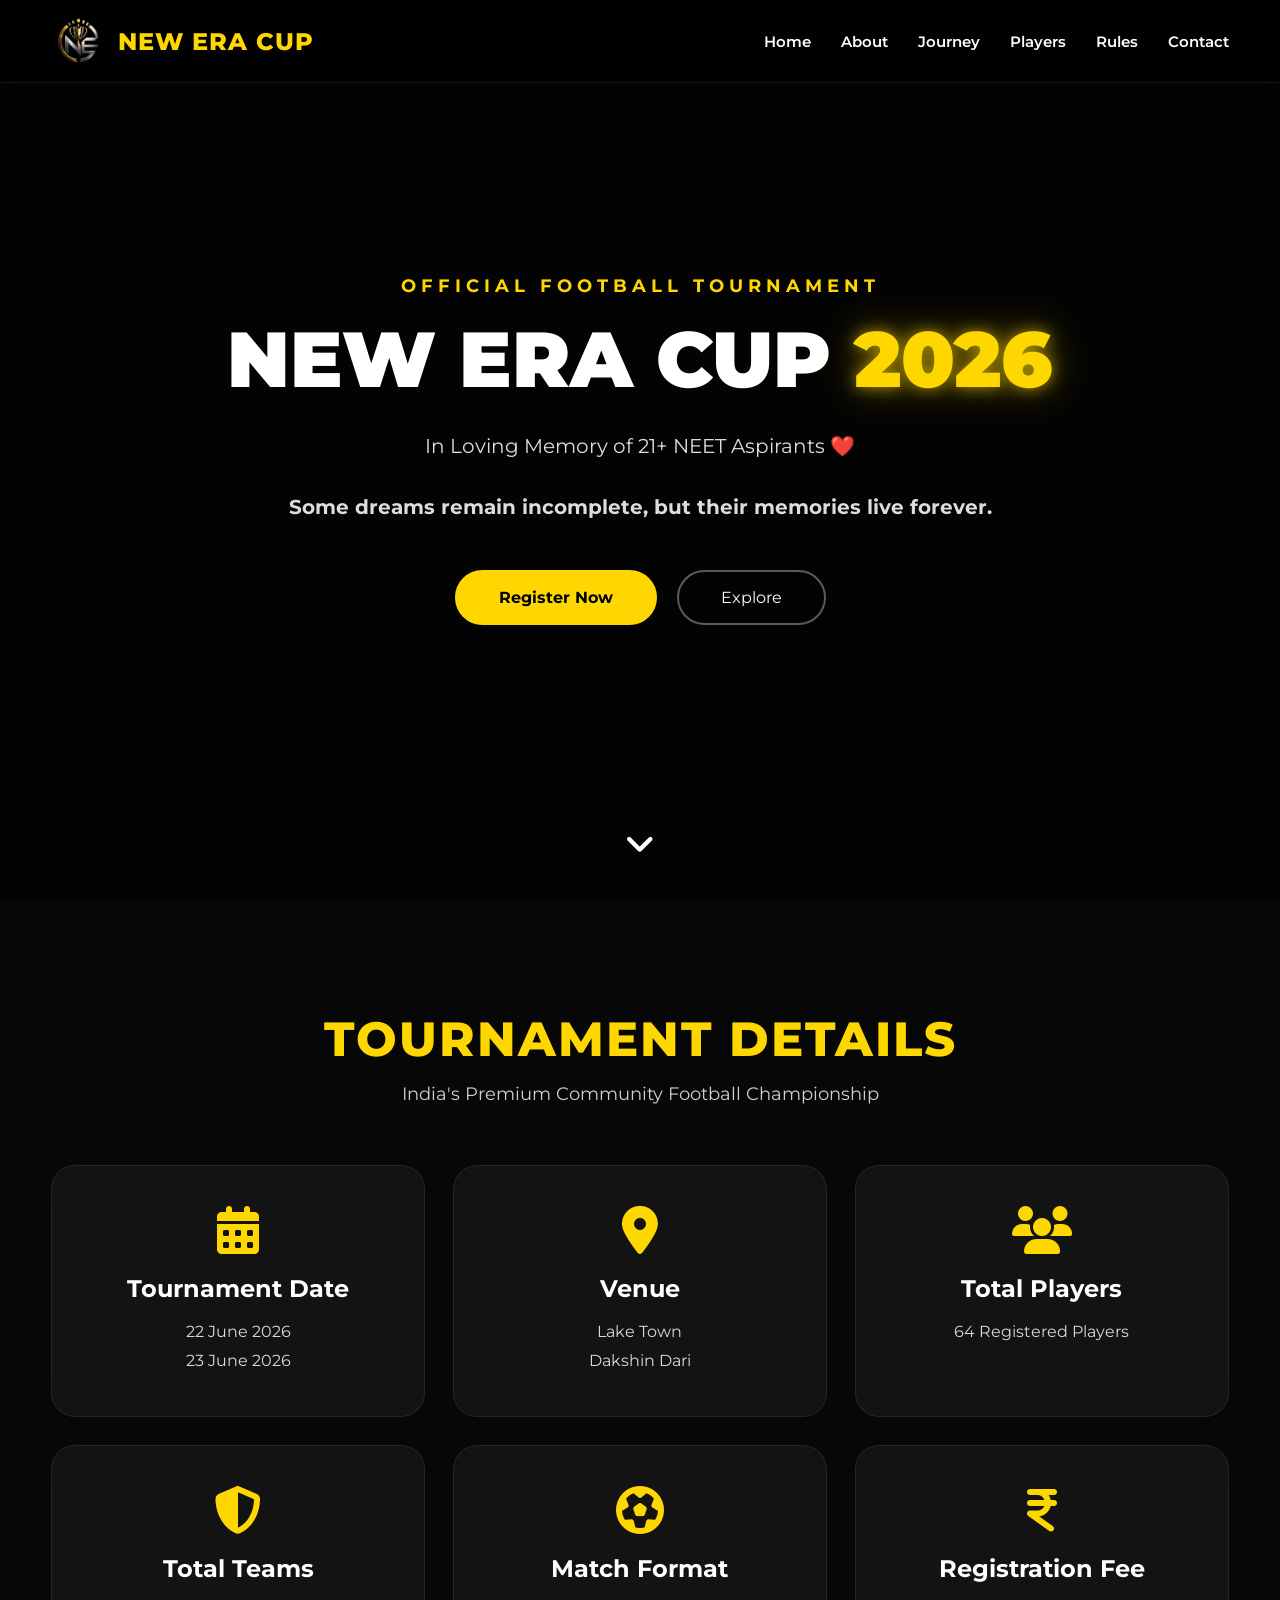
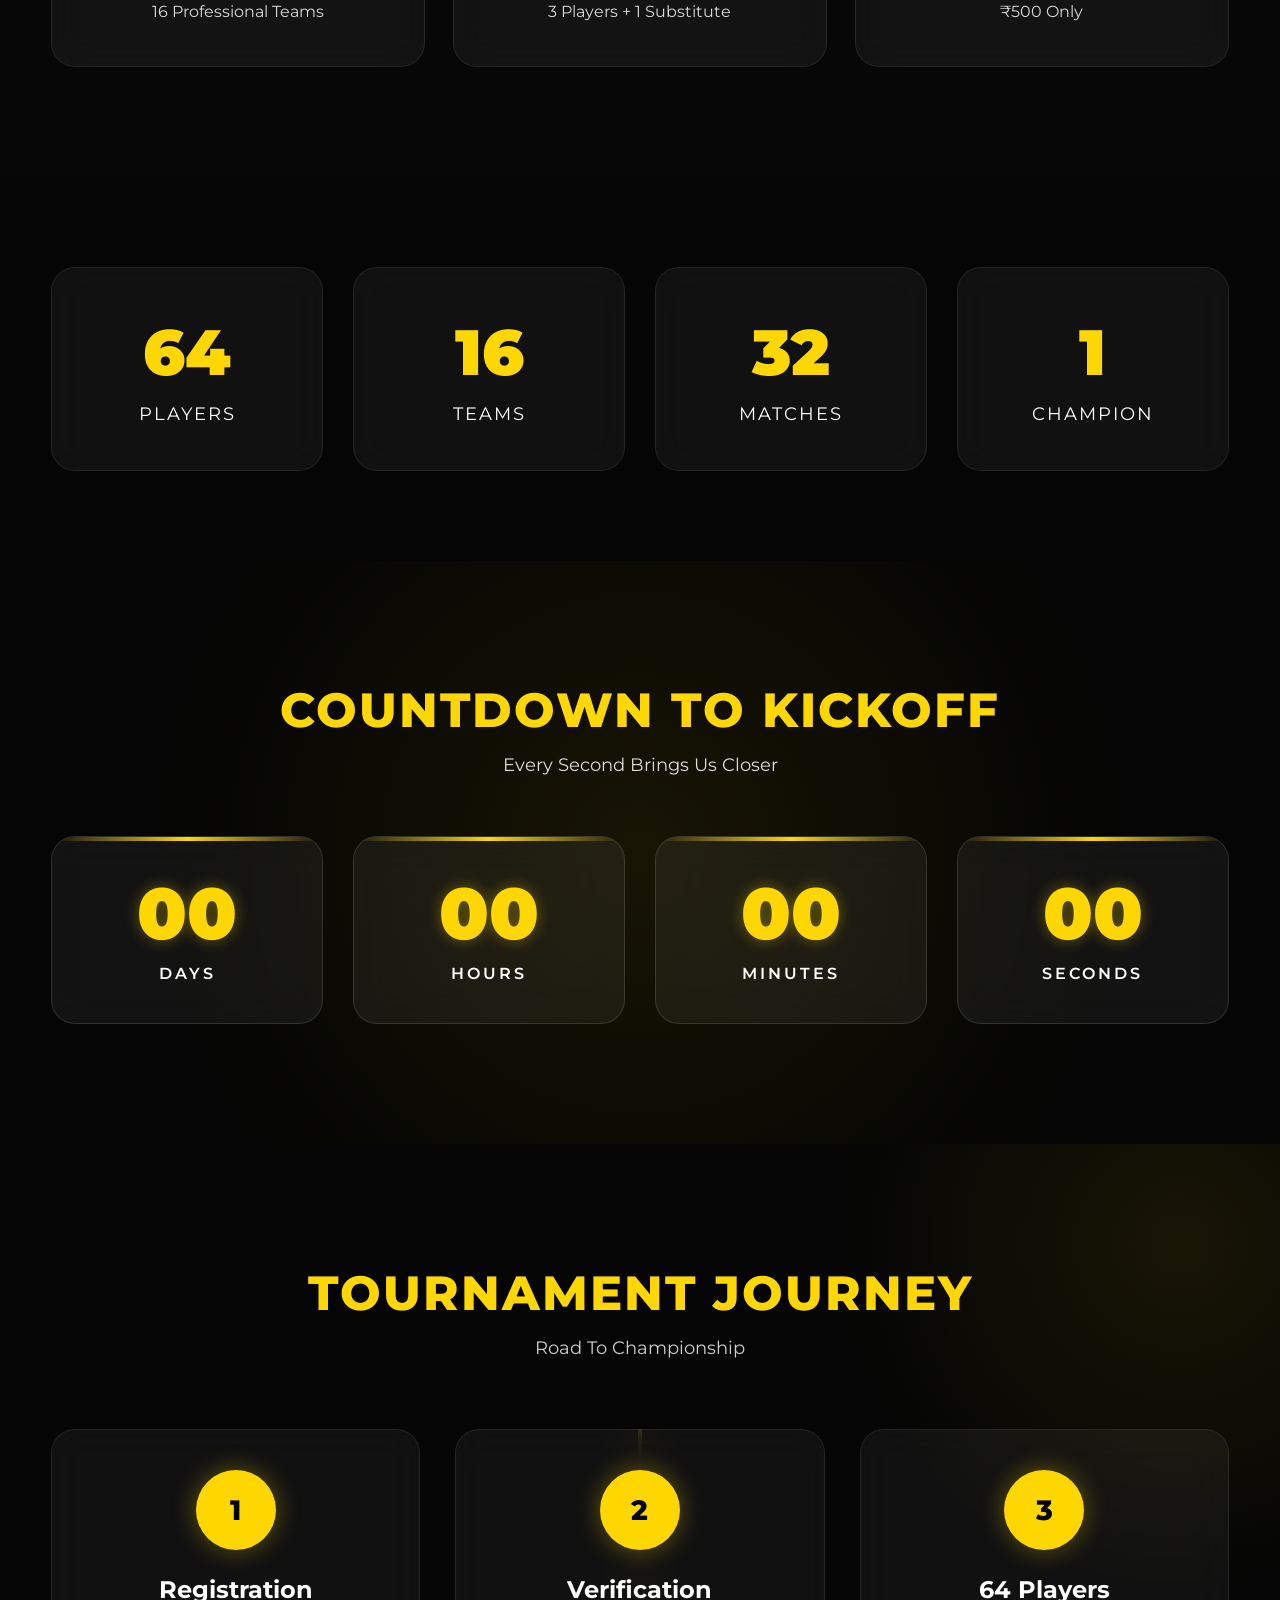
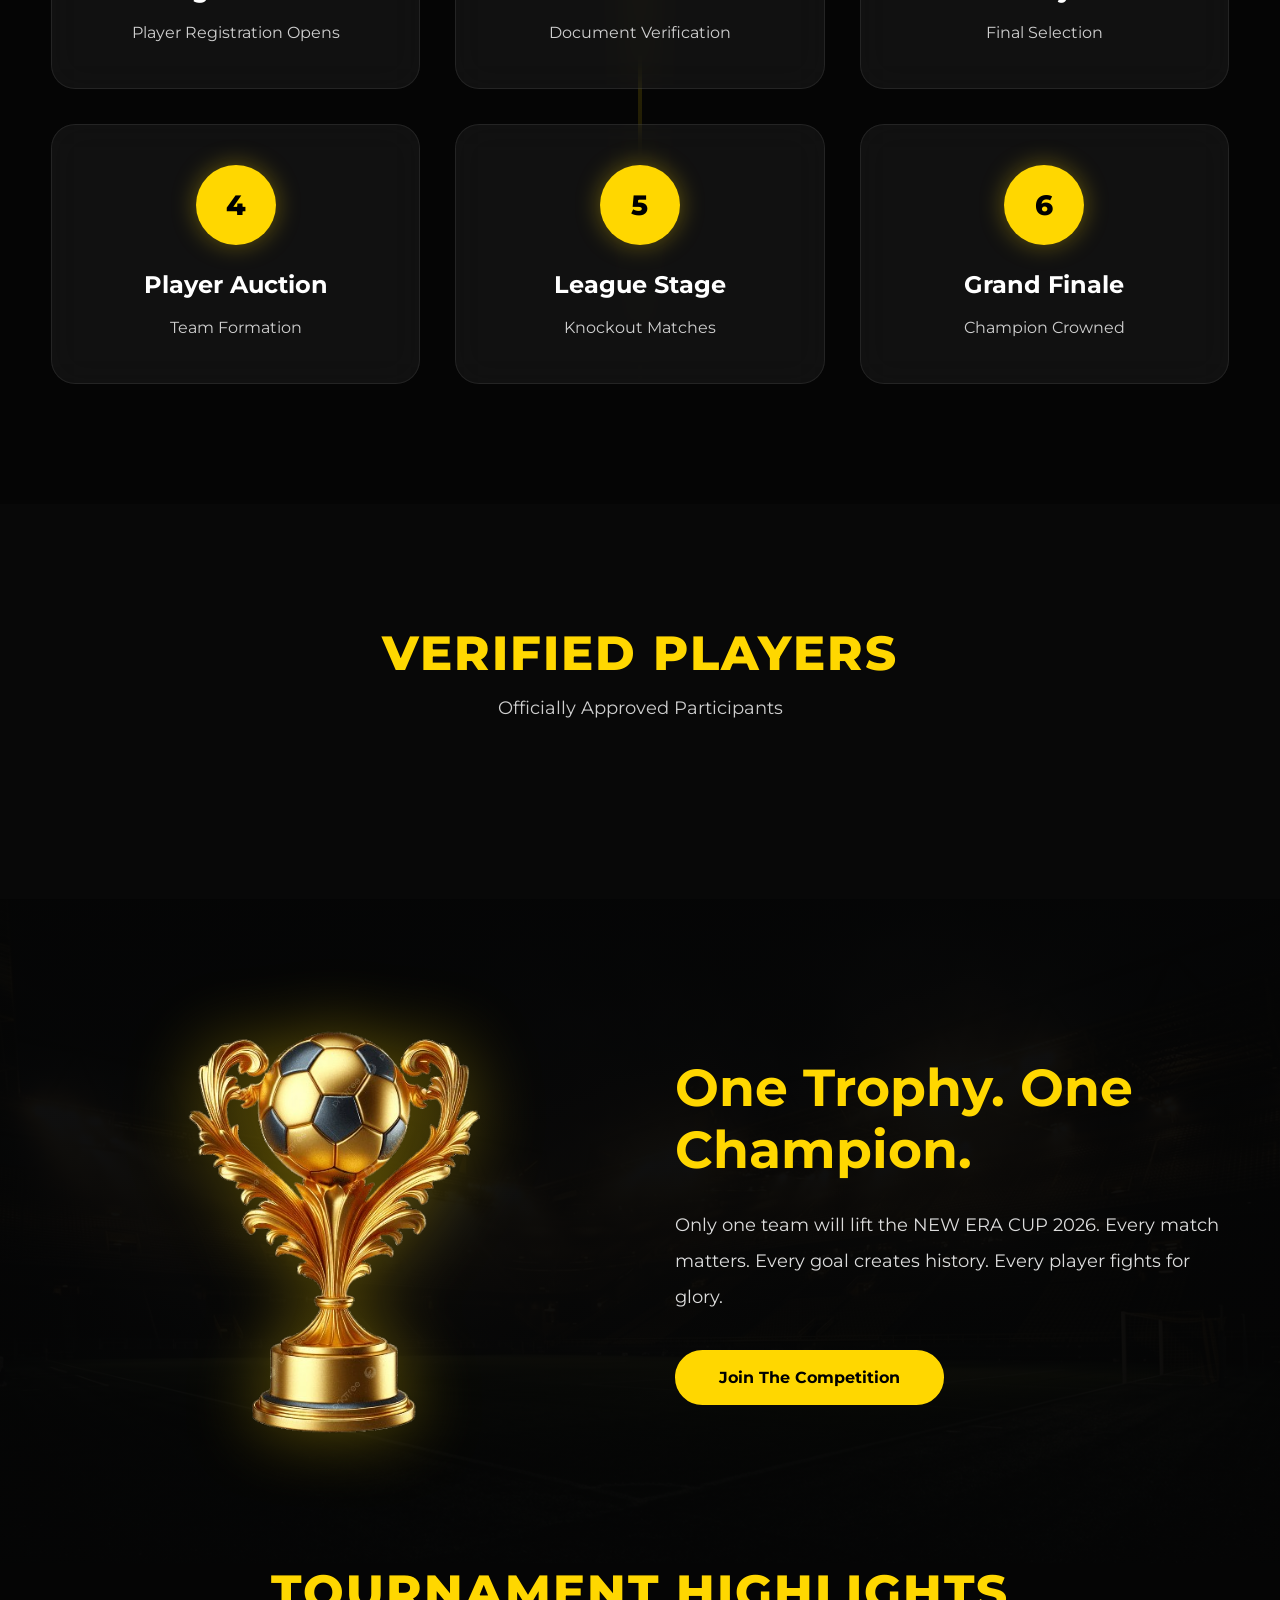
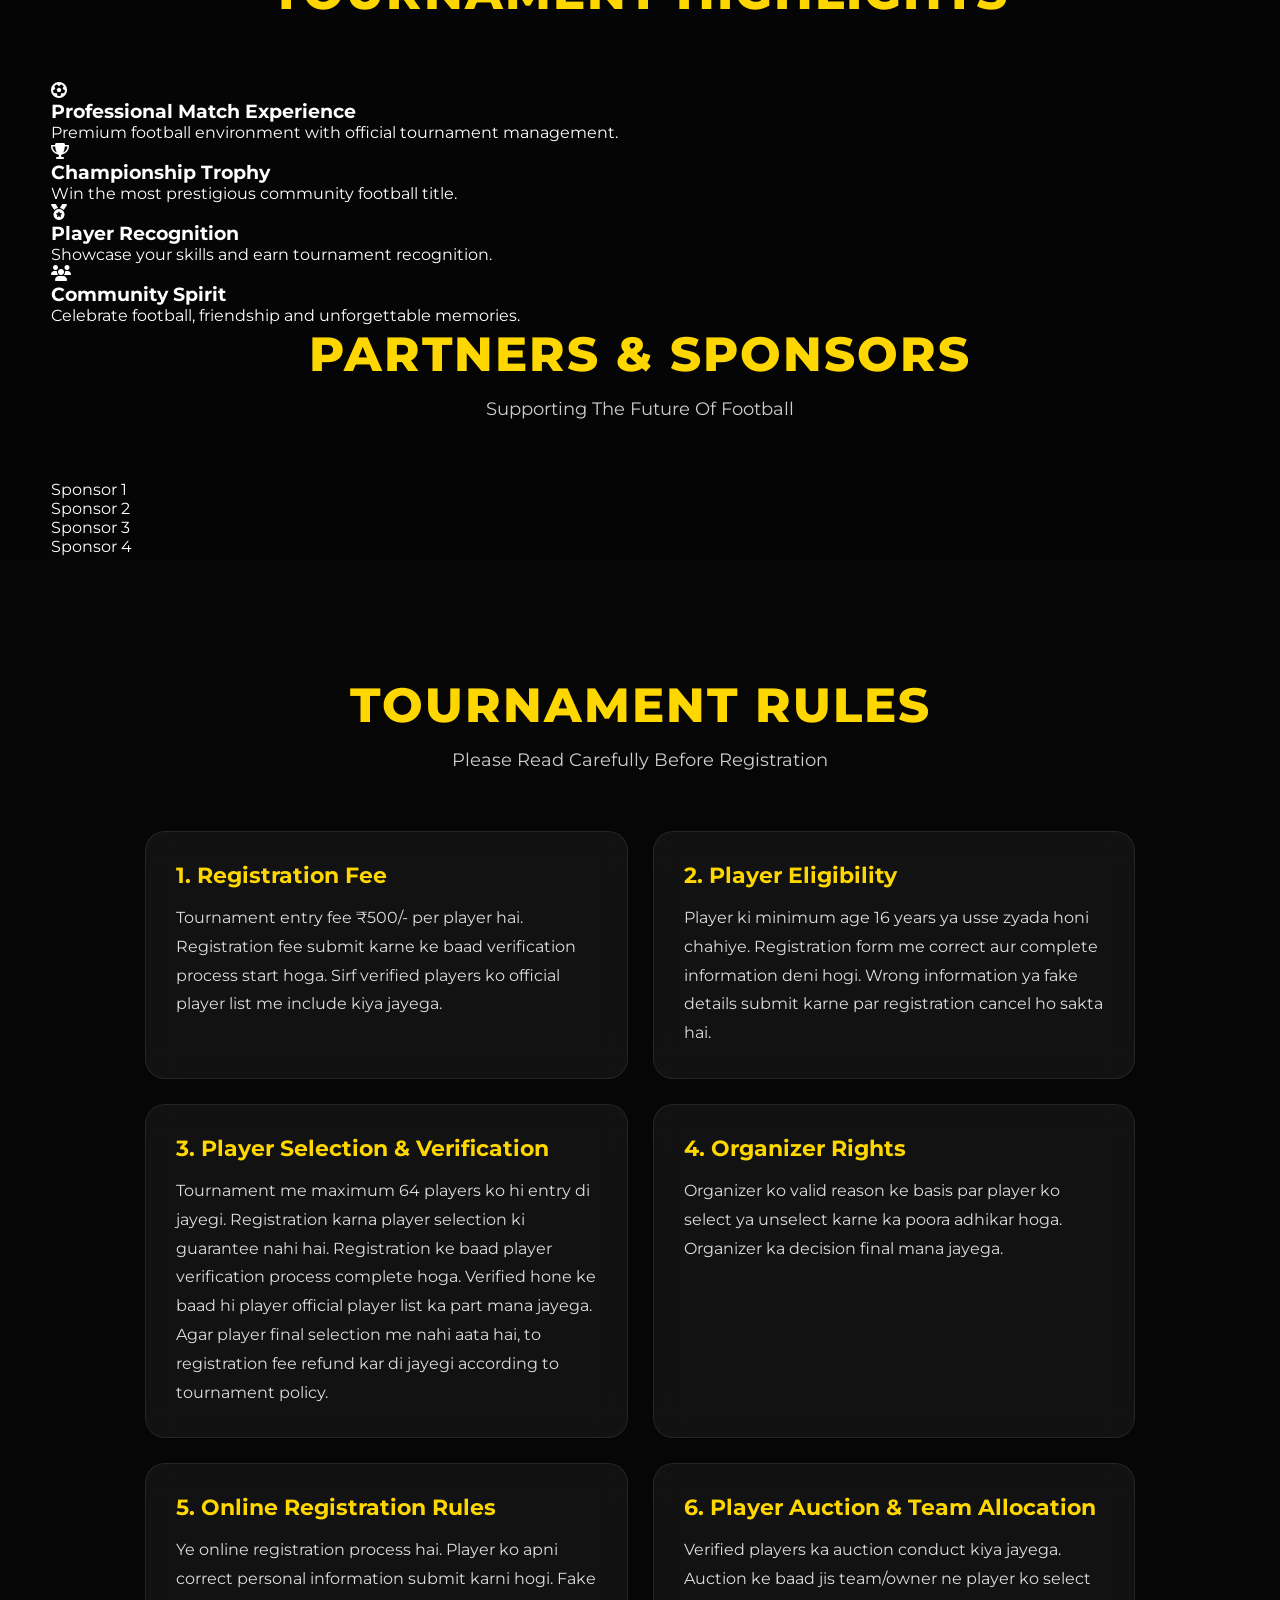
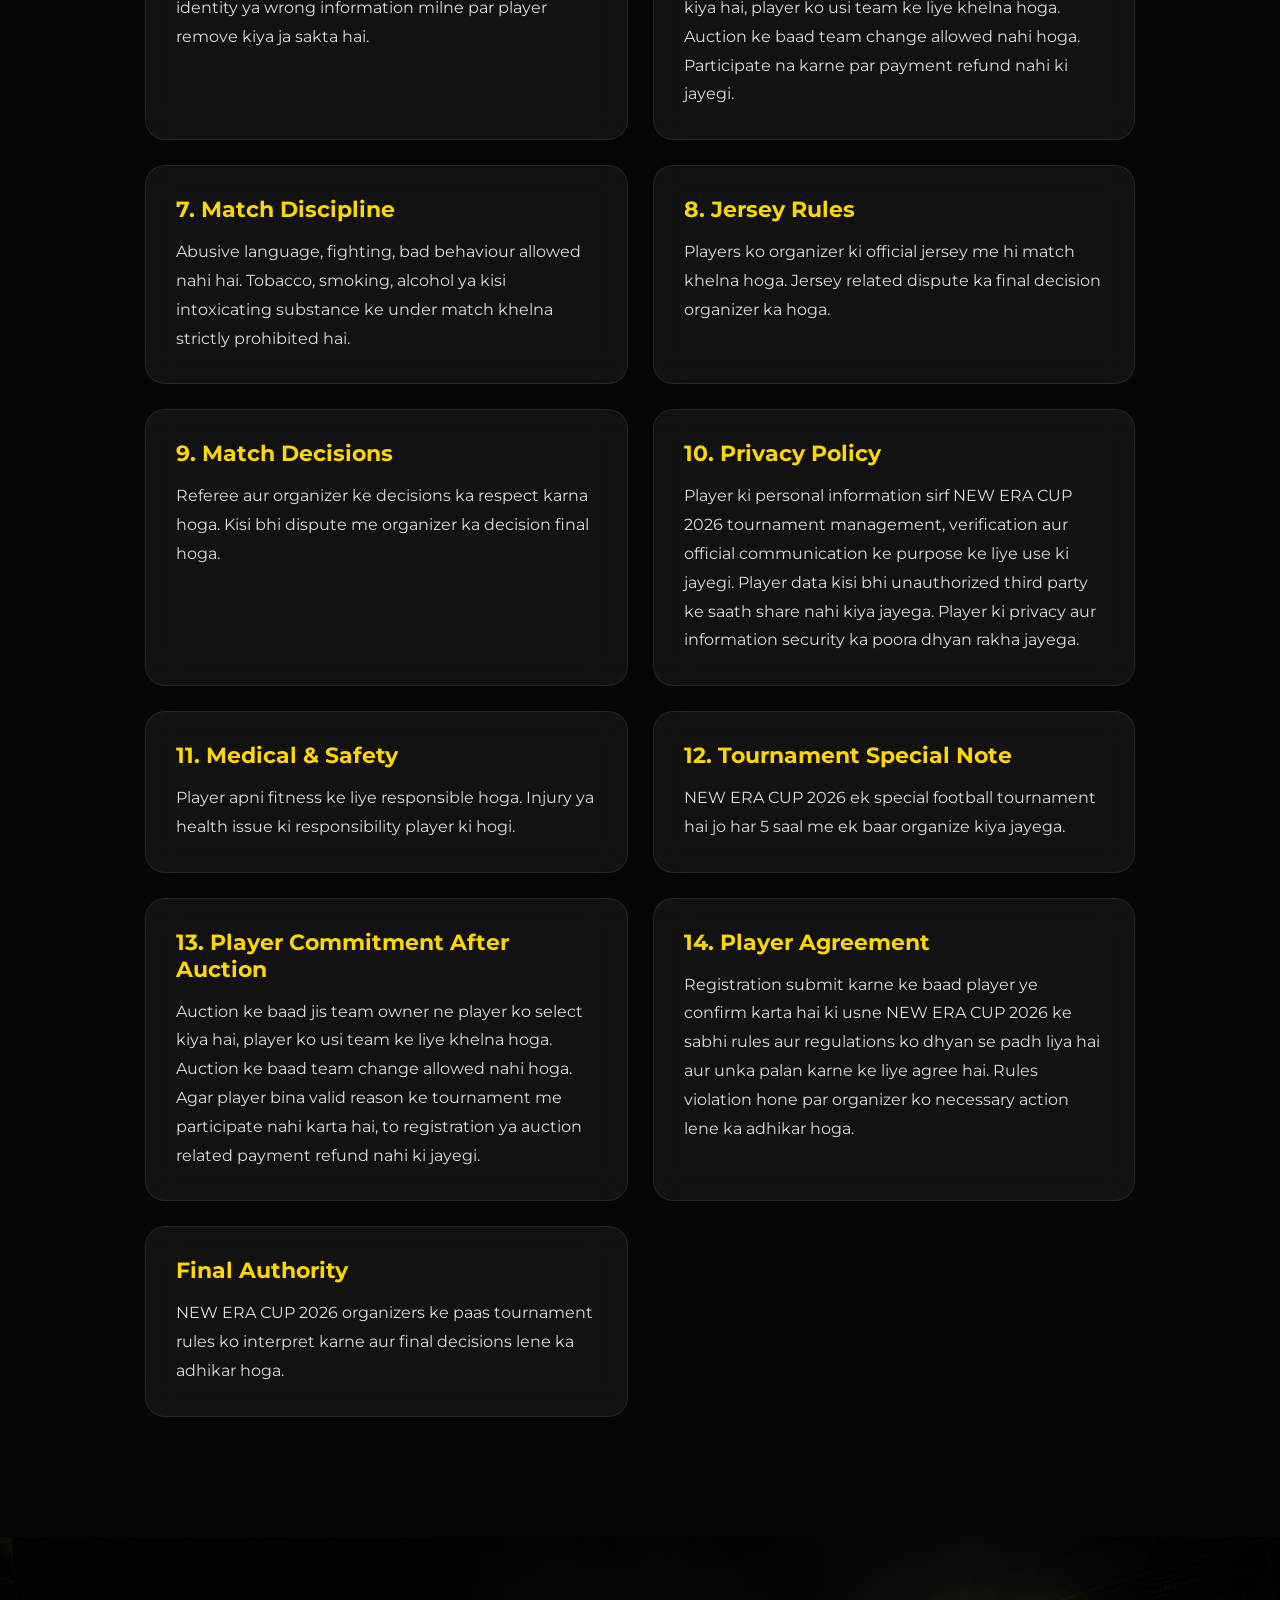
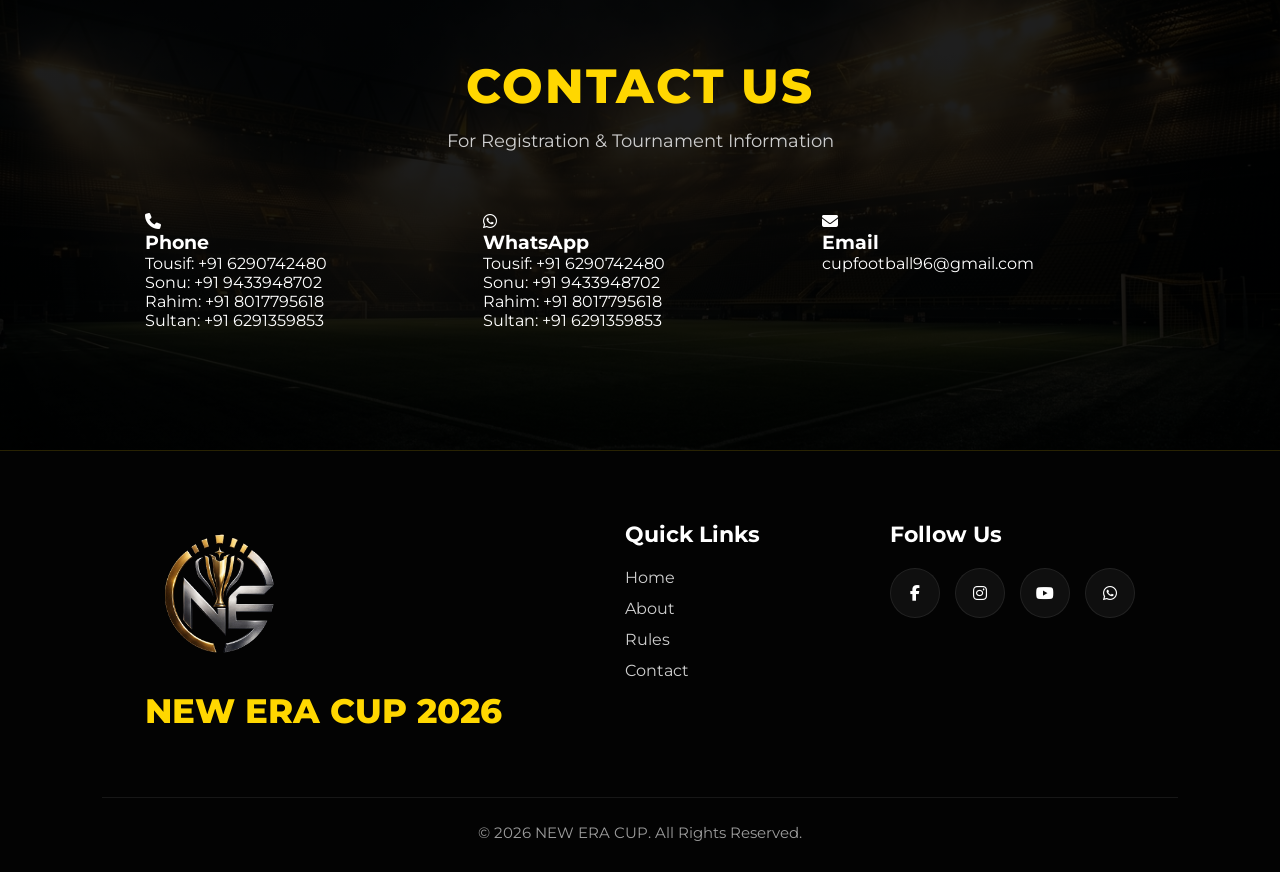
==== index.html @ 1ae27855 "Add files via upload" ====
<!DOCTYPE html>
<html lang="en">

<head>

    <meta charset="UTF-8">
    <meta name="viewport" content="width=device-width, initial-scale=1.0">

    <title>NEW ERA CUP 2026 | Official Tournament</title>
    <link rel="icon" type="jpg/png" href="assets/logo.png">

    <meta name="description"
        content="NEW ERA CUP 2026 Official Football Tournament Website">

    <link rel="stylesheet" href="index.css">

    <link rel="preconnect" href="https://fonts.googleapis.com">

    <link rel="preconnect" href="https://fonts.gstatic.com" crossorigin>

    <link href="https://fonts.googleapis.com/css2?family=Montserrat:wght@300;400;500;600;700;800;900&display=swap"
        rel="stylesheet">

    <link rel="stylesheet"
        href="https://cdnjs.cloudflare.com/ajax/libs/font-awesome/6.7.2/css/all.min.css">

</head>

<body>

<!-- ========================= -->
<!-- LOADER -->
<!-- ========================= -->

<div id="loader">

    <div class="loader-logo">

        <img src="assets/logo.png" alt="NEW ERA CUP">

        <h2>NEW ERA CUP 2026</h2>

    </div>

</div>

<!-- ========================= -->
<!-- HEADER -->
<!-- ========================= -->

<header id="header">

    <div class="container">

        <a href="index.html" class="logo">

            <img src="assets/logo.png" alt="Logo">

            <span>NEW ERA CUP</span>

        </a>

        <nav id="navMenu">

            <a href="#home">Home</a>

            <a href="#about">About</a>

            <a href="#journey">Journey</a>

            <a href="#players">Players</a>

            <a href="#rules">Rules</a>

            <a href="#contact">Contact</a>

        </nav>

        <div class="menu-btn" id="menuBtn">

            <i class="fa-solid fa-bars"></i>

        </div>

    </div>

</header>

<!-- ========================= -->
<!-- HERO -->
<!-- ========================= -->

<section class="hero" id="home">

    <video class="hero-video"
        autoplay
        muted
        loop
        playsinline
        preload="auto">

        <source src="assets/intro.mp4" type="video/mp4">

    </video>

    <div class="overlay"></div>

    <div class="hero-content">

        <h4>OFFICIAL FOOTBALL TOURNAMENT</h4>

        <h1>NEW ERA CUP <span>2026</span></h1>

        <p>
            In Loving Memory of 21+ NEET Aspirants ❤️
        </p>
        <p>
           <strong>Some dreams remain incomplete, but their memories live forever.</strong> 
        </p>

        <div class="hero-buttons">

            <a href="register.html" class="btn-primary">
                Register Now
            </a>

            <a href="#about" class="btn-outline">
                Explore
            </a>

        </div>

    </div>

    <a href="#about" class="scroll-down">

        <i class="fa-solid fa-angle-down"></i>

    </a>

</section>

<!-- ========================= -->
<!-- ABOUT SECTION -->
<!-- ========================= -->

<section class="about" id="about">

    <div class="container">

        <div class="section-title">

            <h2>Tournament Details</h2>

            <p>
                India's Premium Community Football Championship
            </p>

        </div>

        <div class="about-grid">
            <div class="about-card">

                <i class="fa-solid fa-calendar-days"></i>

                <h3>Tournament Date</h3>

                <p>22 June 2026</p>
                <p>23 June 2026</p>

            </div>

            <div class="about-card">

                <i class="fa-solid fa-location-dot"></i>

                <h3>Venue</h3>

                <p>Lake Town</p>
                <p>Dakshin Dari</p>

            </div>

            <div class="about-card">

                <i class="fa-solid fa-users"></i>

                <h3>Total Players</h3>

                <p>64 Registered Players</p>

            </div>

            <div class="about-card">

                <i class="fa-solid fa-shield-halved"></i>

                <h3>Total Teams</h3>

                <p>16 Professional Teams</p>

            </div>

            <div class="about-card">

                <i class="fa-solid fa-futbol"></i>

                <h3>Match Format</h3>

                <p>3 Players + 1 Substitute</p>

            </div>

            <div class="about-card">

                <i class="fa-solid fa-indian-rupee-sign"></i>

                <h3>Registration Fee</h3>

                <p>₹500 Only</p>

            </div>

        </div>

    </div>

</section>

<!-- ========================= -->
<!-- LIVE STATS -->
<!-- ========================= -->

<section class="stats">

    <div class="container">

        <div class="stats-grid">

            <div class="stat-box">

                <h2 id="playerCount">64</h2>

                <span>Players</span>

            </div>

            <div class="stat-box">

                <h2 id="teamCount">16</h2>

                <span>Teams</span>

            </div>

            <div class="stat-box">

                <h2 id="matchCount">32</h2>

                <span>Matches</span>

            </div>

            <div class="stat-box">

                <h2 id="prizeCount">1</h2>

                <span>Champion</span>

            </div>

        </div>

    </div>

</section>

<!-- ========================= -->
<!-- COUNTDOWN -->
<!-- ========================= -->

<section class="countdown">

    <div class="container">

        <div class="section-title">

            <h2>Countdown To Kickoff</h2>

            <p>Every Second Brings Us Closer</p>

        </div>

        <div id="timer">

            <div class="time-box">

                <h1 id="days">00</h1>

                <span>Days</span>

            </div>

            <div class="time-box">

                <h1 id="hours">00</h1>

                <span>Hours</span>

            </div>

            <div class="time-box">

                <h1 id="minutes">00</h1>

                <span>Minutes</span>

            </div>

            <div class="time-box">

                <h1 id="seconds">00</h1>

                <span>Seconds</span>

            </div>

        </div>

    </div>

</section>

<!-- ========================= -->
<!-- TOURNAMENT JOURNEY -->
<!-- ========================= -->

<section class="journey" id="journey">

    <div class="container">

        <div class="section-title">

            <h2>Tournament Journey</h2>

            <p>Road To Championship</p>

        </div>

        <div class="timeline">

            <div class="step">

                <div class="circle">1</div>

                <h3>Registration</h3>

                <p>Player Registration Opens</p>

            </div>

            <div class="step">

                <div class="circle">2</div>

                <h3>Verification</h3>

                <p>Document Verification</p>

            </div>

            <div class="step">

                <div class="circle">3</div>

                <h3>64 Players</h3>

                <p>Final Selection</p>

            </div>

            <div class="step">

                <div class="circle">4</div>

                <h3>Player Auction</h3>

                <p>Team Formation</p>

            </div>

            <div class="step">

                <div class="circle">5</div>

                <h3>League Stage</h3>

                <p>Knockout Matches</p>

            </div>

            <div class="step">

                <div class="circle">6</div>

                <h3>Grand Finale</h3>

                <p>Champion Crowned</p>

            </div>

        </div>

    </div>

</section>
<!-- ========================= -->
<!-- VERIFIED PLAYERS -->
<!-- ========================= -->

<section class="players" id="players">

    <div class="container">

        <div class="section-title">

            <h2>Verified Players</h2>

            <p>Officially Approved Participants</p>

        </div>

        <div class="player-grid" id="playerGrid">

            <!-- Dynamic Players From Apps Script -->

        </div>

    </div>

</section>

<!-- ========================= -->
<!-- CHAMPIONSHIP TROPHY -->
<!-- ========================= -->

<section class="trophy">

    <div class="container trophy-container">

        <div class="trophy-image">

            <img src="assets/trophy.png" alt="Championship Trophy">

        </div>

        <div class="trophy-content">

            <h2>One Trophy. One Champion.</h2>

            <p>

                Only one team will lift the NEW ERA CUP 2026.
                Every match matters.
                Every goal creates history.
                Every player fights for glory.

            </p>

            <a href="register.html" class="btn-primary">

                Join The Competition

            </a>

        </div>

    </div>

</section>



<!-- ========================= -->
<!-- HIGHLIGHTS -->
<!-- ========================= -->

<section class="highlights">

    <div class="container">

        <div class="section-title">

            <h2>Tournament Highlights</h2>

        </div>

        <div class="highlight-grid">

            <div class="highlight-card">

                <i class="fa-solid fa-futbol"></i>

                <h3>Professional Match Experience</h3>

                <p>

                    Premium football environment with official tournament management.

                </p>

            </div>

            <div class="highlight-card">

                <i class="fa-solid fa-trophy"></i>

                <h3>Championship Trophy</h3>

                <p>

                    Win the most prestigious community football title.

                </p>

            </div>

            <div class="highlight-card">

                <i class="fa-solid fa-medal"></i>

                <h3>Player Recognition</h3>

                <p>

                    Showcase your skills and earn tournament recognition.

                </p>

            </div>

            <div class="highlight-card">

                <i class="fa-solid fa-users"></i>

                <h3>Community Spirit</h3>

                <p>

                    Celebrate football, friendship and unforgettable memories.

                </p>

            </div>

        </div>

    </div>

</section>

<!-- ========================= -->
<!-- SPONSORS -->
<!-- ========================= -->

<section class="sponsors">

    <div class="container">

        <div class="section-title">

            <h2>Partners & Sponsors</h2>

            <p>Supporting The Future Of Football</p>

        </div>

        <div class="sponsor-grid">

            <div class="sponsor-box">
                Sponsor 1
            </div>

            <div class="sponsor-box">
                Sponsor 2
            </div>

            <div class="sponsor-box">
                Sponsor 3
            </div>

            <div class="sponsor-box">
                Sponsor 4
            </div>

        </div>

    </div>

</section>
<!-- ========================= -->
<!-- PREMIUM RULES -->
<!-- ========================= -->

<section class="rules" id="rules">

    <div class="container">

        <div class="section-title">

            <h2>Tournament Rules</h2>

            <p>Please Read Carefully Before Registration</p>

        </div>


        <div class="rules-content">


            <div class="rule-card">
                <h3>1. Registration Fee</h3>
                <p>
                    Tournament entry fee ₹500/- per player hai.
                    Registration fee submit karne ke baad verification process start hoga.
                    Sirf verified players ko official player list me include kiya jayega.
                </p>
            </div>


            <div class="rule-card">
                <h3>2. Player Eligibility</h3>
                <p>
                    Player ki minimum age 16 years ya usse zyada honi chahiye.
                    Registration form me correct aur complete information deni hogi.
                    Wrong information ya fake details submit karne par registration cancel ho sakta hai.
                </p>
            </div>


            <div class="rule-card">
                <h3>3. Player Selection & Verification</h3>
                <p>
                     Tournament me maximum 64 players ko hi entry di jayegi.
    Registration karna player selection ki guarantee nahi hai.
    Registration ke baad player verification process complete hoga.
    Verified hone ke baad hi player official player list ka part mana jayega.
    Agar player final selection me nahi aata hai,
    to registration fee refund kar di jayegi according to tournament policy.
                </p>
            </div>


            <div class="rule-card">
                <h3>4. Organizer Rights</h3>
                <p>
                    Organizer ko valid reason ke basis par player ko select ya unselect karne ka poora adhikar hoga.
                    Organizer ka decision final mana jayega.
                </p>
            </div>


            <div class="rule-card">
                <h3>5. Online Registration Rules</h3>
                <p>
                    Ye online registration process hai.
                    Player ko apni correct personal information submit karni hogi.
                    Fake identity ya wrong information milne par player remove kiya ja sakta hai.
                </p>
            </div>


            <div class="rule-card">
                <h3>6. Player Auction & Team Allocation</h3>
                <p>
                    Verified players ka auction conduct kiya jayega.
                    Auction ke baad jis team/owner ne player ko select kiya hai,
                    player ko usi team ke liye khelna hoga.
                    Auction ke baad team change allowed nahi hoga.
                    Participate na karne par payment refund nahi ki jayegi.
                </p>
            </div>


            <div class="rule-card">
                <h3>7. Match Discipline</h3>
                <p>
                    Abusive language, fighting, bad behaviour allowed nahi hai.
                    Tobacco, smoking, alcohol ya kisi intoxicating substance ke under
                    match khelna strictly prohibited hai.
                </p>
            </div>


            <div class="rule-card">
                <h3>8. Jersey Rules</h3>
                <p>
                    Players ko organizer ki official jersey me hi match khelna hoga.
                    Jersey related dispute ka final decision organizer ka hoga.
                </p>
            </div>


            <div class="rule-card">
                <h3>9. Match Decisions</h3>
                <p>
                    Referee aur organizer ke decisions ka respect karna hoga.
                    Kisi bhi dispute me organizer ka decision final hoga.
                </p>
            </div>


            <div class="rule-card">
                <h3>10. Privacy Policy</h3>
                <p>
                    Player ki personal information sirf NEW ERA CUP 2026
    tournament management, verification aur official communication
    ke purpose ke liye use ki jayegi.
    Player data kisi bhi unauthorized third party ke saath share nahi kiya jayega.
    Player ki privacy aur information security ka poora dhyan rakha jayega.
                </p>
            </div>


            <div class="rule-card">
                <h3>11. Medical & Safety</h3>
                <p>
                    Player apni fitness ke liye responsible hoga.
                    Injury ya health issue ki responsibility player ki hogi.
                </p>
            </div>


            <div class="rule-card">
                <h3>12. Tournament Special Note</h3>
                <p>
                    NEW ERA CUP 2026 ek special football tournament hai
                    jo har 5 saal me ek baar organize kiya jayega.
                </p>
            </div>
            <div class="rule-card">

    <h3>13. Player Commitment After Auction</h3>

    <p>
        Auction ke baad jis team owner ne player ko select kiya hai,
        player ko usi team ke liye khelna hoga.
        Auction ke baad team change allowed nahi hoga.
        Agar player bina valid reason ke tournament me participate nahi karta hai,
        to registration ya auction related payment refund nahi ki jayegi.
    </p>

</div>
<div class="rule-card">

    <h3>14. Player Agreement</h3>

    <p>
        Registration submit karne ke baad player ye confirm karta hai
        ki usne NEW ERA CUP 2026 ke sabhi rules aur regulations ko
        dhyan se padh liya hai aur unka palan karne ke liye agree hai.
        Rules violation hone par organizer ko necessary action lene ka adhikar hoga.
    </p>

</div>

            <div class="rule-card">
                <h3>Final Authority</h3>
                <p>
                    NEW ERA CUP 2026 organizers ke paas tournament rules ko
                    interpret karne aur final decisions lene ka adhikar hoga.
                </p>
            </div>


        </div>

    </div>

</section>

<!-- ========================= -->
<!-- CONTACT -->
<!-- ========================= -->

<section class="contact" id="contact">

    <div class="container">

        <div class="section-title">

            <h2>Contact Us</h2>

            <p>For Registration & Tournament Information</p>

        </div>

        <div class="contact-grid">

            <div class="contact-card">

                <i class="fa-solid fa-phone"></i>

                <h3>Phone</h3>

                <p>Tousif: +91 6290742480</p>
                <p>Sonu: +91 9433948702</p>
                <p>Rahim: +91 8017795618</p>
                <p>Sultan: +91 6291359853</p>

            </div>

            <div class="contact-card">

                <i class="fa-brands fa-whatsapp"></i>

                <h3>WhatsApp</h3>

                <p>Tousif: +91 6290742480</p>
                <p>Sonu: +91 9433948702</p>
                <p>Rahim: +91 8017795618</p>
                <p>Sultan: +91 6291359853</p>

            </div>

            <div class="contact-card">

                <i class="fa-solid fa-envelope"></i>

                <h3>Email</h3>

                <p>cupfootball96@gmail.com</p>

            </div>

        </div>

    </div>

</section>

<!-- ========================= -->
<!-- FOOTER -->
<!-- ========================= -->

<footer>

    <div class="container footer-container">

        <div class="footer-logo">

            <img src="assets/logo.png" alt="Logo">

            <h2>NEW ERA CUP 2026</h2>

          

        </div>


        <div class="footer-links">

            <h3>Quick Links</h3>

            <a href="#home">Home</a>
            <a href="#about">About</a>
            <a href="#rules">Rules</a>
            <a href="#contact">Contact</a>

        </div>


        <div class="footer-social">

            <h3>Follow Us</h3>

            <div class="social-icons">

                <a href="#"><i class="fa-brands fa-facebook-f"></i></a>

                <a href="#"><i class="fa-brands fa-instagram"></i></a>

                <a href="#"><i class="fa-brands fa-youtube"></i></a>

                <a href="#"><i class="fa-brands fa-whatsapp"></i></a>

            </div>

        </div>

    </div>


    <div class="footer-bottom">

        <p>
            © 2026 NEW ERA CUP. All Rights Reserved.
        </p>

    </div>

</footer>

<script src="index.js"></script>

</body>
</html>
---- index.css ----
/* =====================================================
   NEW ERA CUP 2026
   PREMIUM LANDING PAGE
   INDEX.CSS - PART 1
===================================================== */

/* Google Font */

@import url('https://fonts.googleapis.com/css2?family=Montserrat:wght@300;400;500;600;700;800;900&display=swap');

/* Reset */

*{
    margin:0;
    padding:0;
    box-sizing:border-box;
    font-family:'Montserrat',sans-serif;
}

html{
    scroll-behavior:smooth;
}

body{
    background:#050505;
    color:#ffffff;
    overflow-x:hidden;
}

/* Scrollbar */

::-webkit-scrollbar{
    width:10px;
}

::-webkit-scrollbar-track{
    background:#111;
}

::-webkit-scrollbar-thumb{
    background:#FFD700;
    border-radius:20px;
}

/* Variables */

:root{

    --gold:#FFD700;

    --gold-dark:#CDAA00;

    --blue:#0F4CFF;

    --white:#ffffff;

    --black:#050505;

    --glass:rgba(255,255,255,.08);

    --border:rgba(255,255,255,.12);

}

/* Container */

.container{

    width:min(1200px,92%);

    margin:auto;

}

/* ====================================
            LOADER
==================================== */

#loader{

    position:fixed;

    inset:0;

    background:#050505;

    display:flex;

    justify-content:center;

    align-items:center;

    z-index:99999;

    flex-direction:column;

}

.loader-logo img{

    width:120px;

    animation:rotateLogo 3s linear infinite;

}

.loader-logo h2{

    margin-top:20px;

    color:var(--gold);

    letter-spacing:4px;

    font-size:28px;

}

@keyframes rotateLogo{

    from{

        transform:rotateY(0deg);

    }

    to{

        transform:rotateY(360deg);

    }

}

/* ====================================
            HEADER
==================================== */

header{

    position:fixed;

    top:0;

    left:0;

    width:100%;

    z-index:999;

    backdrop-filter:blur(18px);

    background:rgba(0,0,0,.45);

    border-bottom:1px solid rgba(255,255,255,.08);

}

header .container{

    display:flex;

    justify-content:space-between;

    align-items:center;

    height:82px;

}

.logo{

    display:flex;

    align-items:center;

    gap:12px;

    text-decoration:none;

    color:#fff;

}

.logo img{

    width:55px;

}

.logo span{

    font-size:24px;

    font-weight:800;

    color:var(--gold);

    letter-spacing:1px;

}

nav{

    display:flex;

    gap:30px;

}

nav a{

    color:#fff;

    text-decoration:none;

    font-size:15px;

    font-weight:600;

    transition:.35s;

    position:relative;

}

nav a:hover{

    color:var(--gold);

}

nav a::after{

    content:"";

    position:absolute;

    left:0;

    bottom:-8px;

    width:0;

    height:2px;

    background:var(--gold);

    transition:.35s;

}

nav a:hover::after{

    width:100%;

}

.menu-btn{

    display:none;

    color:white;

    font-size:28px;

    cursor:pointer;

}

/* ====================================
            HERO
==================================== */

.hero{

    position:relative;

    width:100%;

    height:100vh;

    display:flex;

    justify-content:center;

    align-items:center;

    overflow:hidden;

}

.hero-video{

    position:absolute;

    top:0;

    left:0;

    width:100%;

    height:100%;

    object-fit:cover;

    z-index:-3;

}

.overlay{

    position:absolute;

    inset:0;

    background:
    linear-gradient(
        rgba(0,0,0,.45),
        rgba(0,0,0,.35)
    );

    z-index:-2;

}
/* =====================================================
   HERO CONTENT
===================================================== */

.hero-content{

    position:relative;

    z-index:5;

    text-align:center;

    max-width:900px;

    padding:20px;

}

.hero-content h4{

    color:var(--gold);

    font-size:18px;

    letter-spacing:5px;

    text-transform:uppercase;

    margin-bottom:20px;

    animation:fadeUp 1s ease;

}

.hero-content h1{

    font-size:78px;

    font-weight:900;

    line-height:1.1;

    text-transform:uppercase;

    color:#fff;

    animation:fadeUp 1.2s ease;

}

.hero-content h1 span{

    color:var(--gold);

    text-shadow:

    0 0 15px rgba(255,215,0,.6),

    0 0 40px rgba(255,215,0,.4);

}

.hero-content p{

    margin-top:25px;

    font-size:20px;

    color:#ddd;

    line-height:1.8;

    animation:fadeUp 1.4s ease;

}

/* =====================================================
   HERO BUTTONS
===================================================== */

.hero-buttons{

    margin-top:45px;

    display:flex;

    justify-content:center;

    align-items:center;

    gap:20px;

    flex-wrap:wrap;

}

.btn-primary{

    padding:16px 42px;

    border-radius:60px;

    background:var(--gold);

    color:#000;

    text-decoration:none;

    font-weight:700;

    transition:.4s;

    border:2px solid var(--gold);

}

.btn-primary:hover{

    transform:translateY(-5px);

    box-shadow:

    0 15px 35px rgba(255,215,0,.35);

}

.btn-outline{

    padding:16px 42px;

    border-radius:60px;

    text-decoration:none;

    color:#fff;

    border:2px solid rgba(255,255,255,.35);

    transition:.4s;

}

.btn-outline:hover{

    background:#fff;

    color:#000;

    transform:translateY(-5px);

}

/* =====================================================
   SCROLL DOWN
===================================================== */

.scroll-down{

    position:absolute;

    bottom:35px;

    left:50%;

    transform:translateX(-50%);

    color:#fff;

    font-size:34px;

    animation:bounce 2s infinite;

    text-decoration:none;

}

@keyframes bounce{

    0%,100%{

        transform:translate(-50%,0);

    }

    50%{

        transform:translate(-50%,12px);

    }

}

/* =====================================================
   HERO ANIMATION
===================================================== */

@keyframes fadeUp{

    from{

        opacity:0;

        transform:translateY(40px);

    }

    to{

        opacity:1;

        transform:translateY(0);

    }

}

/* =====================================================
   HERO RESPONSIVE
===================================================== */

@media(max-width:992px){

    .hero-content h1{

        font-size:58px;

    }

    .hero-content p{

        font-size:18px;

    }

}

@media(max-width:768px){

    .hero-content h4{

        font-size:14px;

        letter-spacing:3px;

    }

    .hero-content h1{

        font-size:42px;

    }

    .hero-content p{

        font-size:16px;

    }

    .hero-buttons{

        flex-direction:column;

    }

    .btn-primary,
    .btn-outline{

        width:230px;

        text-align:center;

    }

}
/* =====================================================
   ABOUT SECTION
===================================================== */

.about{

    padding:110px 0;

    background:#070707;

}

.section-title{

    text-align:center;

    margin-bottom:60px;

}

.section-title h2{

    font-size:48px;

    font-weight:800;

    color:var(--gold);

    margin-bottom:15px;

    text-transform:uppercase;

    letter-spacing:2px;

}

.section-title p{

    color:#cfcfcf;

    font-size:18px;

}

/* =====================================================
   ABOUT GRID
===================================================== */

.about-grid{

    display:grid;

    grid-template-columns:repeat(auto-fit,minmax(280px,1fr));

    gap:28px;

}

.about-card{

    background:rgba(255,255,255,.05);

    backdrop-filter:blur(18px);

    border:1px solid rgba(255,255,255,.08);

    border-radius:24px;

    padding:40px 25px;

    text-align:center;

    transition:.4s;

    overflow:hidden;

    position:relative;

}

.about-card::before{

    content:"";

    position:absolute;

    top:0;

    left:-100%;

    width:100%;

    height:4px;

    background:linear-gradient(90deg,var(--gold),#fff,var(--gold));

    transition:.6s;

}

.about-card:hover::before{

    left:0;

}

.about-card:hover{

    transform:translateY(-12px);

    border-color:rgba(255,215,0,.5);

    box-shadow:

    0 20px 45px rgba(255,215,0,.18);

}

.about-card i{

    font-size:48px;

    color:var(--gold);

    margin-bottom:20px;

}

.about-card h3{

    color:#fff;

    font-size:24px;

    margin-bottom:15px;

}

.about-card p{

    color:#d9d9d9;

    line-height:1.8;

    font-size:16px;

}

/* =====================================================
   LIVE STATS
===================================================== */

.stats{

    padding:90px 0;

     background:

    linear-gradient(
        rgba(5,5,5,.50),
        rgba(5,5,5,.45)
    ),

    url("assets/stadium.png");

    background-size:cover;

    background-position:center;

    background-attachment:fixed;

}

.stats-grid{

    display:grid;

    grid-template-columns:repeat(auto-fit,minmax(220px,1fr));

    gap:30px;

}

.stat-box{

    text-align:center;

    background:rgba(255,255,255,.05);

    backdrop-filter:blur(18px);

    border:1px solid rgba(255,255,255,.08);

    border-radius:24px;

    padding:45px 20px;

    transition:.4s;

}

.stat-box:hover{

    transform:translateY(-10px);

    border-color:var(--gold);

    box-shadow:

    0 20px 40px rgba(255,215,0,.20);

}

.stat-box h2{

    font-size:64px;

    color:var(--gold);

    font-weight:900;

    margin-bottom:12px;

}

.stat-box span{

    color:#ffffff;

    font-size:18px;

    letter-spacing:2px;

    text-transform:uppercase;

}

/* =====================================================
   RESPONSIVE
===================================================== */

@media(max-width:768px){

    .section-title h2{

        font-size:34px;

    }

    .section-title p{

        font-size:15px;

    }

    .about-grid{

        gap:20px;

    }

    .about-card{

        padding:30px 20px;

    }

    .stat-box h2{

        font-size:48px;

    }

}
/* =====================================================
   PREMIUM COUNTDOWN
===================================================== */

.countdown{

    position:relative;

    padding:120px 0;

    background:
    linear-gradient(
        rgba(0,0,0,.50),
        rgba(0,0,0,.45)
    ),
    url("assets/stadium.png");

    background-size:cover;

    background-position:center;

    background-attachment:fixed;

    overflow:hidden;

}

.countdown::before{

    content:"";

    position:absolute;

    inset:0;

    background:
    radial-gradient(circle at center,
    rgba(255,215,0,.08),
    transparent 70%);

    pointer-events:none;

}

.countdown .section-title h2{

    color:var(--gold);

}

.countdown .section-title p{

    color:#dddddd;

}

/* ================= TIMER ================= */

#timer{

    margin-top:60px;

    display:grid;

    grid-template-columns:repeat(4,1fr);

    gap:30px;

}

.time-box{

    position:relative;

    background:rgba(255,255,255,.06);

    backdrop-filter:blur(18px);

    border:1px solid rgba(255,255,255,.12);

    border-radius:24px;

    padding:40px 20px;

    text-align:center;

    transition:.4s;

    overflow:hidden;

}

.time-box::before{

    content:"";

    position:absolute;

    top:0;

    left:0;

    width:100%;

    height:4px;

    background:linear-gradient(
        90deg,
        transparent,
        var(--gold),
        transparent
    );

}

.time-box:hover{

    transform:translateY(-10px);

    border-color:var(--gold);

    box-shadow:

    0 15px 40px rgba(255,215,0,.18);

}

.time-box h1{

    font-size:72px;

    color:var(--gold);

    font-weight:900;

    line-height:1;

    margin-bottom:15px;

    text-shadow:

    0 0 15px rgba(255,215,0,.35);

}

.time-box span{

    display:block;

    color:#ffffff;

    font-size:16px;

    font-weight:600;

    letter-spacing:3px;

    text-transform:uppercase;

}

/* ================= RESPONSIVE ================= */

@media(max-width:992px){

    #timer{

        grid-template-columns:repeat(2,1fr);

    }

}

@media(max-width:600px){

    .countdown{

        padding:80px 0;

    }

    #timer{

        grid-template-columns:1fr;

        gap:20px;

    }

    .time-box{

        padding:30px 15px;

    }

    .time-box h1{

        font-size:52px;

    }

    .time-box span{

        font-size:14px;

        letter-spacing:2px;

    }

}
/* =====================================================
   TOURNAMENT JOURNEY
===================================================== */

.journey{

    position:relative;

    padding:120px 0;

    background:#050505;

    overflow:hidden;

}

.journey::before{

    content:"";

    position:absolute;

    width:700px;

    height:700px;

    background:radial-gradient(
        rgba(255,215,0,.08),
        transparent 70%
    );

    top:-250px;

    right:-250px;

    border-radius:50%;

}

.timeline{

    position:relative;

    display:grid;

    grid-template-columns:repeat(3,1fr);

    gap:35px;

    margin-top:70px;

}

.timeline::before{

    content:"";

    position:absolute;

    left:50%;

    top:0;

    transform:translateX(-50%);

    width:4px;

    height:100%;

    background:linear-gradient(
        var(--gold),
        transparent
    );

    opacity:.25;

}

.step{

    position:relative;

    background:rgba(255,255,255,.05);

    backdrop-filter:blur(18px);

    border:1px solid rgba(255,255,255,.08);

    border-radius:24px;

    padding:40px 25px;

    text-align:center;

    transition:.45s;

    z-index:2;

}

.step:hover{

    transform:translateY(-12px);

    border-color:var(--gold);

    box-shadow:

    0 20px 45px rgba(255,215,0,.20);

}

.circle{

    width:80px;

    height:80px;

    margin:auto;

    margin-bottom:25px;

    border-radius:50%;

    display:flex;

    justify-content:center;

    align-items:center;

    font-size:28px;

    font-weight:800;

    color:#000;

    background:var(--gold);

    box-shadow:

    0 0 25px rgba(255,215,0,.35);

}

.step h3{

    color:#fff;

    font-size:24px;

    margin-bottom:15px;

}

.step p{

    color:#cfcfcf;

    line-height:1.8;

    font-size:16px;

}

/* ===========================
   STEP HOVER
=========================== */

.step:hover .circle{

    transform:rotate(360deg) scale(1.1);

    transition:.8s;

}

/* ===========================
   RESPONSIVE
=========================== */

@media(max-width:992px){

    .timeline{

        grid-template-columns:repeat(2,1fr);

    }

    .timeline::before{

        display:none;

    }

}

@media(max-width:768px){

    .timeline{

        grid-template-columns:1fr;

        gap:25px;

    }

    .step{

        padding:30px 20px;

    }

    .circle{

        width:65px;

        height:65px;

        font-size:22px;

    }

    .step h3{

        font-size:20px;

    }

}
/* =====================================================
   VERIFIED PLAYERS
===================================================== */

.players{

    padding:120px 0;

    background:#080808;

}

.player-grid{

    display:grid;

    grid-template-columns:repeat(auto-fit,minmax(300px,1fr));

    gap:30px;

    margin-top:60px;

}

.player-card{

    position:relative;

    background:rgba(255,255,255,.05);

    backdrop-filter:blur(18px);

    border:1px solid rgba(255,255,255,.08);

    border-radius:25px;

    overflow:hidden;

    transition:.45s;

}

.player-card:hover{

    transform:translateY(-12px);

    border-color:var(--gold);

    box-shadow:

    0 20px 45px rgba(255,215,0,.18);

}

.player-photo{

    width:100%;

    height:260px;

    overflow:hidden;

}

.player-photo img{

    width:100%;

    height:100%;

    object-fit:cover;

    transition:.5s;

}

.player-card:hover .player-photo img{

    transform:scale(1.08);

}

.player-info{

    padding:25px;

    text-align:center;

}

.player-info h3{

    color:#fff;

    font-size:24px;

    margin-bottom:10px;

}

.player-id{

    color:var(--gold);

    font-size:15px;

    font-weight:700;

    letter-spacing:2px;

    margin-bottom:10px;

}

.player-position{

    color:#ccc;

    margin-bottom:18px;

}

.player-status{

    display:inline-block;

    padding:10px 22px;

    border-radius:30px;

    background:#16a34a;

    color:white;

    font-size:13px;

    font-weight:700;

    letter-spacing:1px;

}

/* =====================================================
   TROPHY SECTION
===================================================== */

.trophy{

    padding:120px 0;

    background:linear-gradient(

        rgba(5,5,5,.96),

        rgba(5,5,5,.96)

    ),

    url("assets/stadium.png");

    background-size:cover;

    background-position:center;

}

.trophy-container{

    display:grid;

    grid-template-columns:1fr 1fr;

    gap:70px;

    align-items:center;

}

.trophy-image{

    text-align:center;

}

.trophy-image img{

    width:100%;

    max-width:420px;

    filter:drop-shadow(0 0 35px rgba(255,215,0,.35));

    animation:trophyFloat 4s ease-in-out infinite;

}

@keyframes trophyFloat{

    0%{

        transform:translateY(0px);

    }

    50%{

        transform:translateY(-15px);

    }

    100%{

        transform:translateY(0px);

    }

}

.trophy-content h2{

    font-size:52px;

    color:var(--gold);

    line-height:1.2;

    margin-bottom:25px;

}

.trophy-content p{

    color:#ddd;

    line-height:2;

    font-size:18px;

    margin-bottom:35px;

}

.trophy-content .btn-primary{

    display:inline-block;

}

/* =====================================================
   RESPONSIVE
===================================================== */

@media(max-width:992px){

    .trophy-container{

        grid-template-columns:1fr;

        text-align:center;

    }

    .trophy-content h2{

        font-size:38px;

    }

}

@media(max-width:768px){

    .player-grid{

        grid-template-columns:1fr;

    }

    .player-photo{

        height:220px;

    }

    .trophy-image img{

        max-width:280px;

    }

    .trophy-content h2{

        font-size:30px;

    }

    .trophy-content p{

        font-size:16px;

    }

}
/* =====================================================
   PREMIUM RULES SECTION
===================================================== */

.rules{

    padding:120px 8%;

    background:#060606;

}

.rules-container{

    max-width:1000px;

    margin:auto;

}

.rules-list{

    display:flex;

    flex-direction:column;

    gap:22px;

    margin-top:50px;

}

.rule{

    display:flex;

    align-items:flex-start;

    gap:20px;

    padding:25px;

    background:rgba(255,255,255,.05);

    backdrop-filter:blur(18px);

    border:1px solid rgba(255,255,255,.08);

    border-radius:20px;

    transition:.4s;

}

.rule:hover{

    transform:translateX(10px);

    border-color:var(--gold);

    box-shadow:0 15px 35px rgba(255,215,0,.18);

}

.rule i{

    min-width:60px;

    width:60px;

    height:60px;

    display:flex;

    align-items:center;

    justify-content:center;

    border-radius:50%;

    background:rgba(255,215,0,.12);

    color:var(--gold);

    font-size:24px;

}

.rule h3{

    color:#fff;

    margin-bottom:8px;

    font-size:22px;

}

.rule p{

    color:#cfcfcf;

    line-height:1.8;

}

/* =====================================================
   CONTACT SECTION
===================================================== */

.contact{

    padding:120px 8%;

    background:

    linear-gradient(

        rgba(0,0,0,.88),

        rgba(0,0,0,.90)

    ),

    url("assets/stadium.png");

    background-size:cover;

    background-position:center;

}

.contact-box{

    max-width:900px;

    margin:auto;

    background:rgba(255,255,255,.05);

    backdrop-filter:blur(20px);

    border:1px solid rgba(255,255,255,.08);

    border-radius:30px;

    padding:60px;

    text-align:center;

}

.contact-box h2{

    font-size:42px;

    color:var(--gold);

    margin-bottom:18px;

}

.contact-box p{

    color:#d9d9d9;

    font-size:18px;

    line-height:1.9;

    margin-bottom:40px;

}

.contact-grid{

    display:grid;

    grid-template-columns:repeat(3,1fr);

    gap:25px;

}

.contact-item{

    background:rgba(255,255,255,.04);

    border:1px solid rgba(255,255,255,.08);

    border-radius:20px;

    padding:30px 20px;

    transition:.4s;

}

.contact-item:hover{

    transform:translateY(-10px);

    border-color:var(--gold);

    box-shadow:0 18px 40px rgba(255,215,0,.18);

}

.contact-item i{

    font-size:36px;

    color:var(--gold);

    margin-bottom:18px;

}

.contact-item h4{

    color:#fff;

    margin-bottom:10px;

    font-size:20px;

}

.contact-item p{

    color:#cfcfcf;

    font-size:15px;

    margin:0;

    line-height:1.7;

}

/* =====================================================
   RESPONSIVE
===================================================== */

@media(max-width:900px){

    .contact-grid{

        grid-template-columns:1fr;

    }

}

@media(max-width:768px){

    .rules{

        padding:80px 5%;

    }

    .contact{

        padding:80px 5%;

    }

    .contact-box{

        padding:35px 25px;

    }

    .contact-box h2{

        font-size:30px;

    }

    .rule{

        flex-direction:column;

        text-align:center;

        align-items:center;

    }

}
/* =====================================================
   PREMIUM FOOTER
===================================================== */

footer{

    background:#030303;

    border-top:1px solid rgba(255,215,0,.15);

    padding:70px 8% 30px;

}

.footer-container{

    display:grid;

    grid-template-columns:2fr 1fr 1fr;

    gap:50px;

    margin-bottom:50px;

}
.footer-logo img{

    width:150px;

    margin-bottom:15px;

}
.footer-logo h2{

    color:var(--gold);

    font-size:34px;

    font-weight:800;

    margin-bottom:15px;

}

.footer-logo p{

    color:#bdbdbd;

    line-height:1.9;

}

.footer-links h3,

.footer-social h3{

    color:#fff;

    margin-bottom:20px;

    font-size:22px;

}

.footer-links a{

    display:block;

    text-decoration:none;

    color:#cfcfcf;

    margin-bottom:12px;

    transition:.35s;

}

.footer-links a:hover{

    color:var(--gold);

    transform:translateX(8px);

}

.social-icons{

    display:flex;

    gap:15px;

}

.social-icons a{

    width:50px;

    height:50px;

    border-radius:50%;

    display:flex;

    justify-content:center;

    align-items:center;

    text-decoration:none;

    color:#fff;

    background:rgba(255,255,255,.05);

    border:1px solid rgba(255,255,255,.08);

    transition:.4s;

}

.social-icons a:hover{

    background:var(--gold);

    color:#000;

    transform:translateY(-8px);

    box-shadow:0 10px 30px rgba(255,215,0,.30);

}

.footer-bottom{

    border-top:1px solid rgba(255,255,255,.08);

    padding-top:25px;

    text-align:center;

}

.footer-bottom p{

    color:#9c9c9c;

    font-size:15px;

}

/* =====================================================
   SCROLL TO TOP BUTTON
===================================================== */

#topBtn{

    position:fixed;

    right:25px;

    bottom:25px;

    width:55px;

    height:55px;

    border:none;

    border-radius:50%;

    background:var(--gold);

    color:#000;

    font-size:22px;

    cursor:pointer;

    display:none;

    z-index:999;

    transition:.35s;

    box-shadow:0 8px 25px rgba(255,215,0,.35);

}

#topBtn:hover{

    transform:translateY(-6px);

    box-shadow:0 12px 35px rgba(255,215,0,.45);

}

/* =====================================================
   GLOBAL ANIMATIONS
===================================================== */

.fade-up{

    opacity:0;

    transform:translateY(50px);

    animation:fadeUp .8s forwards;

}

@keyframes fadeUp{

    to{

        opacity:1;

        transform:translateY(0);

    }

}

.glow{

    animation:glow 2.5s infinite alternate;

}

@keyframes glow{

    from{

        text-shadow:0 0 8px rgba(255,215,0,.35);

    }

    to{

        text-shadow:

        0 0 25px rgba(255,215,0,.9),

        0 0 40px rgba(255,215,0,.45);

    }

}

/* =====================================================
   CUSTOM SCROLLBAR
===================================================== */

::-webkit-scrollbar{

    width:10px;

}

::-webkit-scrollbar-track{

    background:#111;

}

::-webkit-scrollbar-thumb{

    background:var(--gold);

    border-radius:50px;

}

::-webkit-scrollbar-thumb:hover{

    background:#ffd633;

}

/* =====================================================
   FINAL RESPONSIVE
===================================================== */

@media(max-width:992px){

    .footer-container{

        grid-template-columns:1fr;

        text-align:center;

    }

    .social-icons{

        justify-content:center;

    }

}

@media(max-width:768px){

    footer{

        padding:60px 5% 25px;

    }

    .footer-logo h2{

        font-size:28px;

    }

    .footer-links h3,

    .footer-social h3{

        font-size:20px;

    }

    #topBtn{

        width:48px;

        height:48px;

        right:18px;

        bottom:18px;

        font-size:18px;

    }

}

/* =====================================
   MOBILE NAVBAR
===================================== */

@media(max-width:768px){

    header .container{
        height:70px;
    }

    .logo span{
        font-size:18px;
    }

    .logo img{
        width:45px;
    }

    .menu-btn{
        display:block;
    }

    nav{
        position:absolute;
        top:70px;
        left:0;
        width:100%;
        background:rgba(0,0,0,.95);
        backdrop-filter:blur(15px);

        display:none;

        flex-direction:column;
        align-items:center;

        padding:30px 0;

        gap:25px;
    }

    nav.active{
        display:flex;
    }

}
.rules-content{

    display:grid;
    grid-template-columns:repeat(2,1fr);
    gap:25px;

}


.rule-card{

    background:rgba(255,255,255,.05);

    backdrop-filter:blur(18px);

    border:1px solid rgba(255,255,255,.08);

    border-radius:20px;

    padding:30px;

    transition:.4s;

}


.rule-card:hover{

    transform:translateY(-8px);

    border-color:#FFD700;

    box-shadow:0 15px 35px rgba(255,215,0,.18);

}


.rule-card h3{

    color:#FFD700;

    margin-bottom:15px;

    font-size:22px;

}


.rule-card p{

    color:#ddd;

    line-height:1.8;

}


@media(max-width:768px){

    .rules-content{

        grid-template-columns:1fr;

    }

}

/* =====================================================
   END OF CSS
===================================================== */
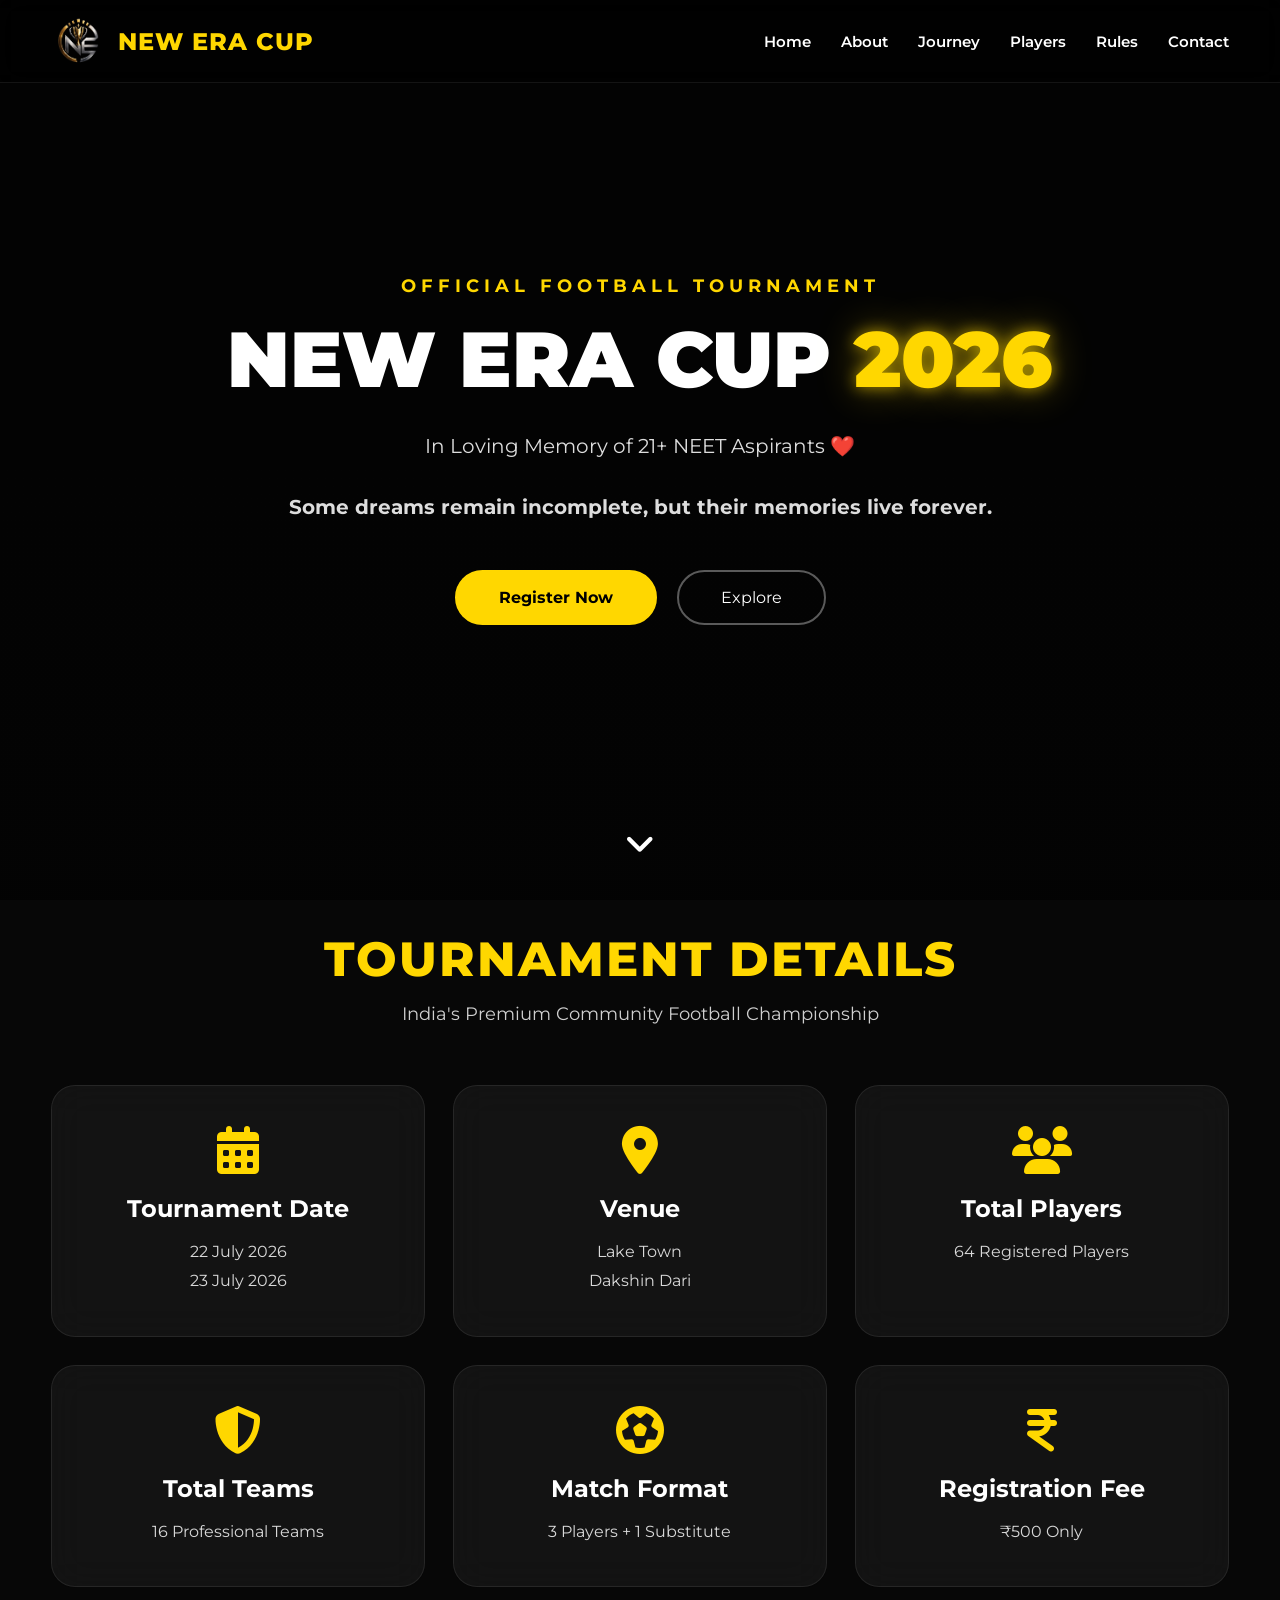
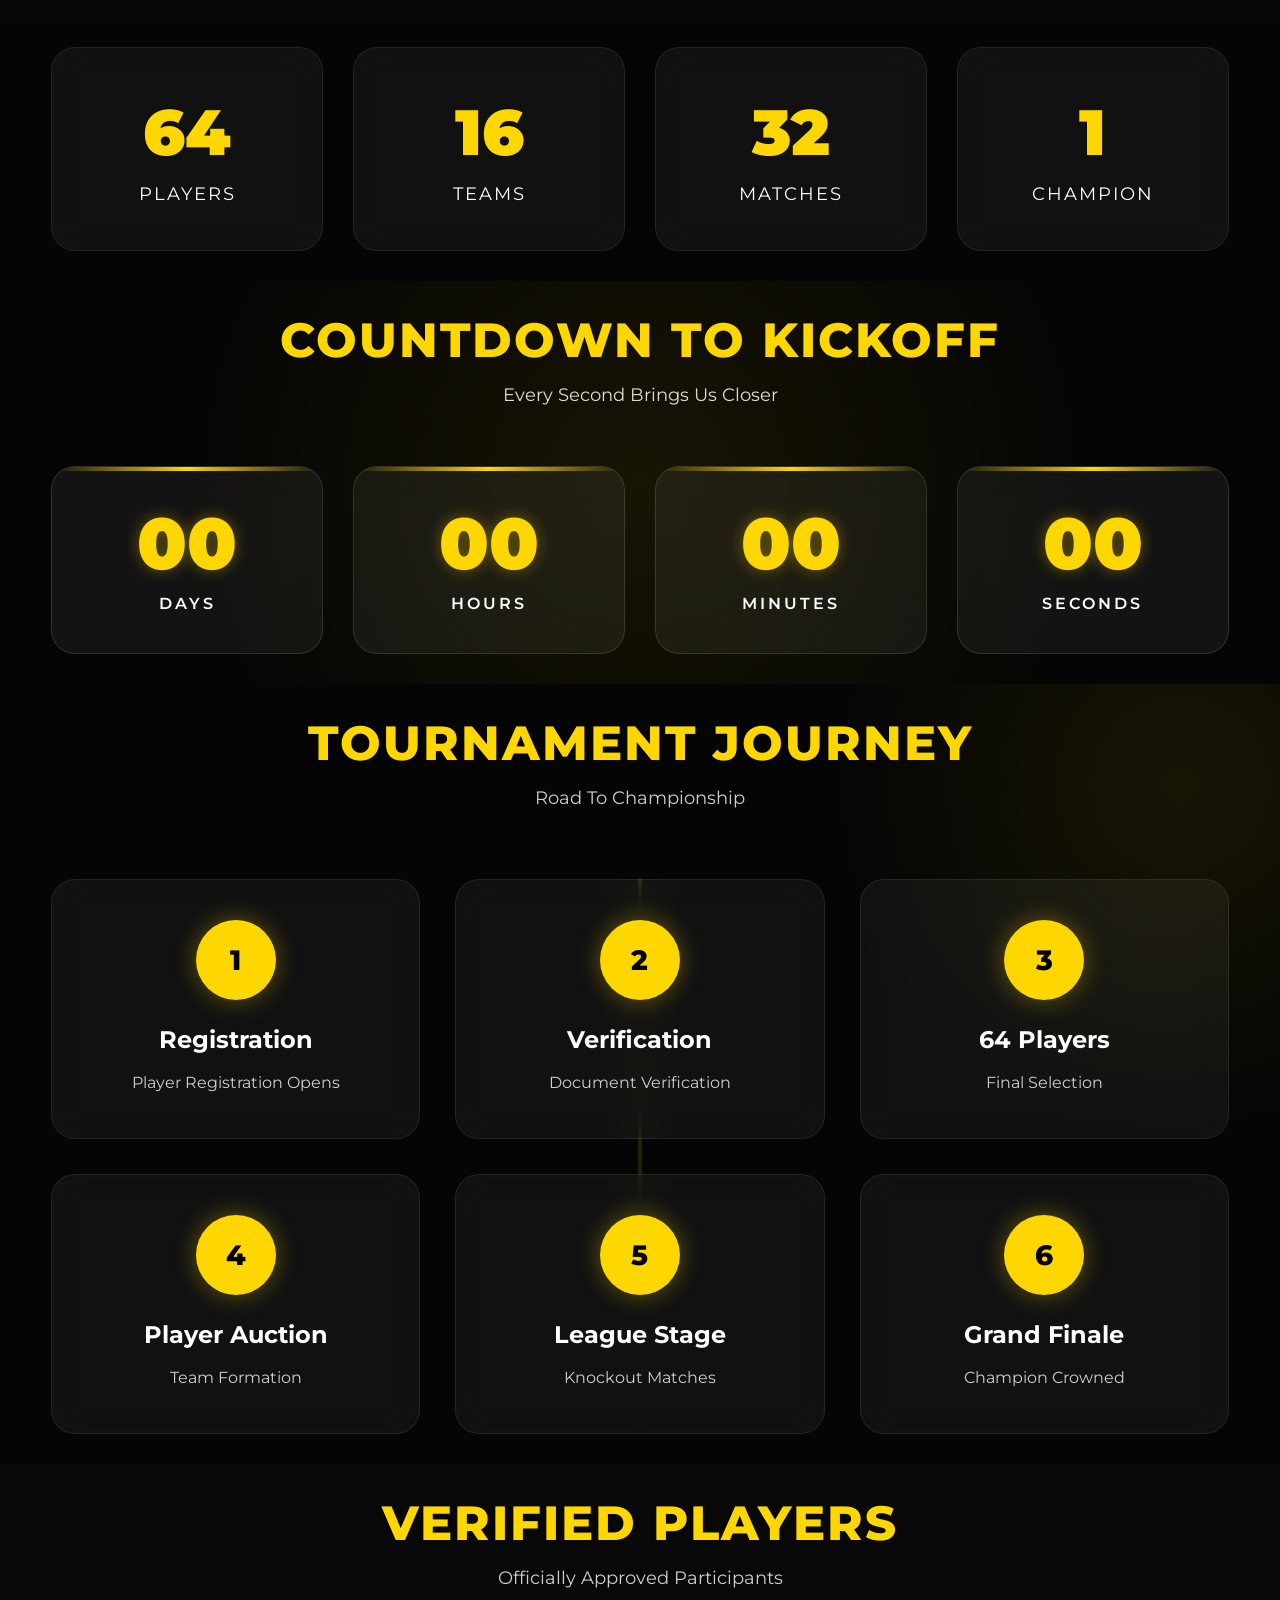
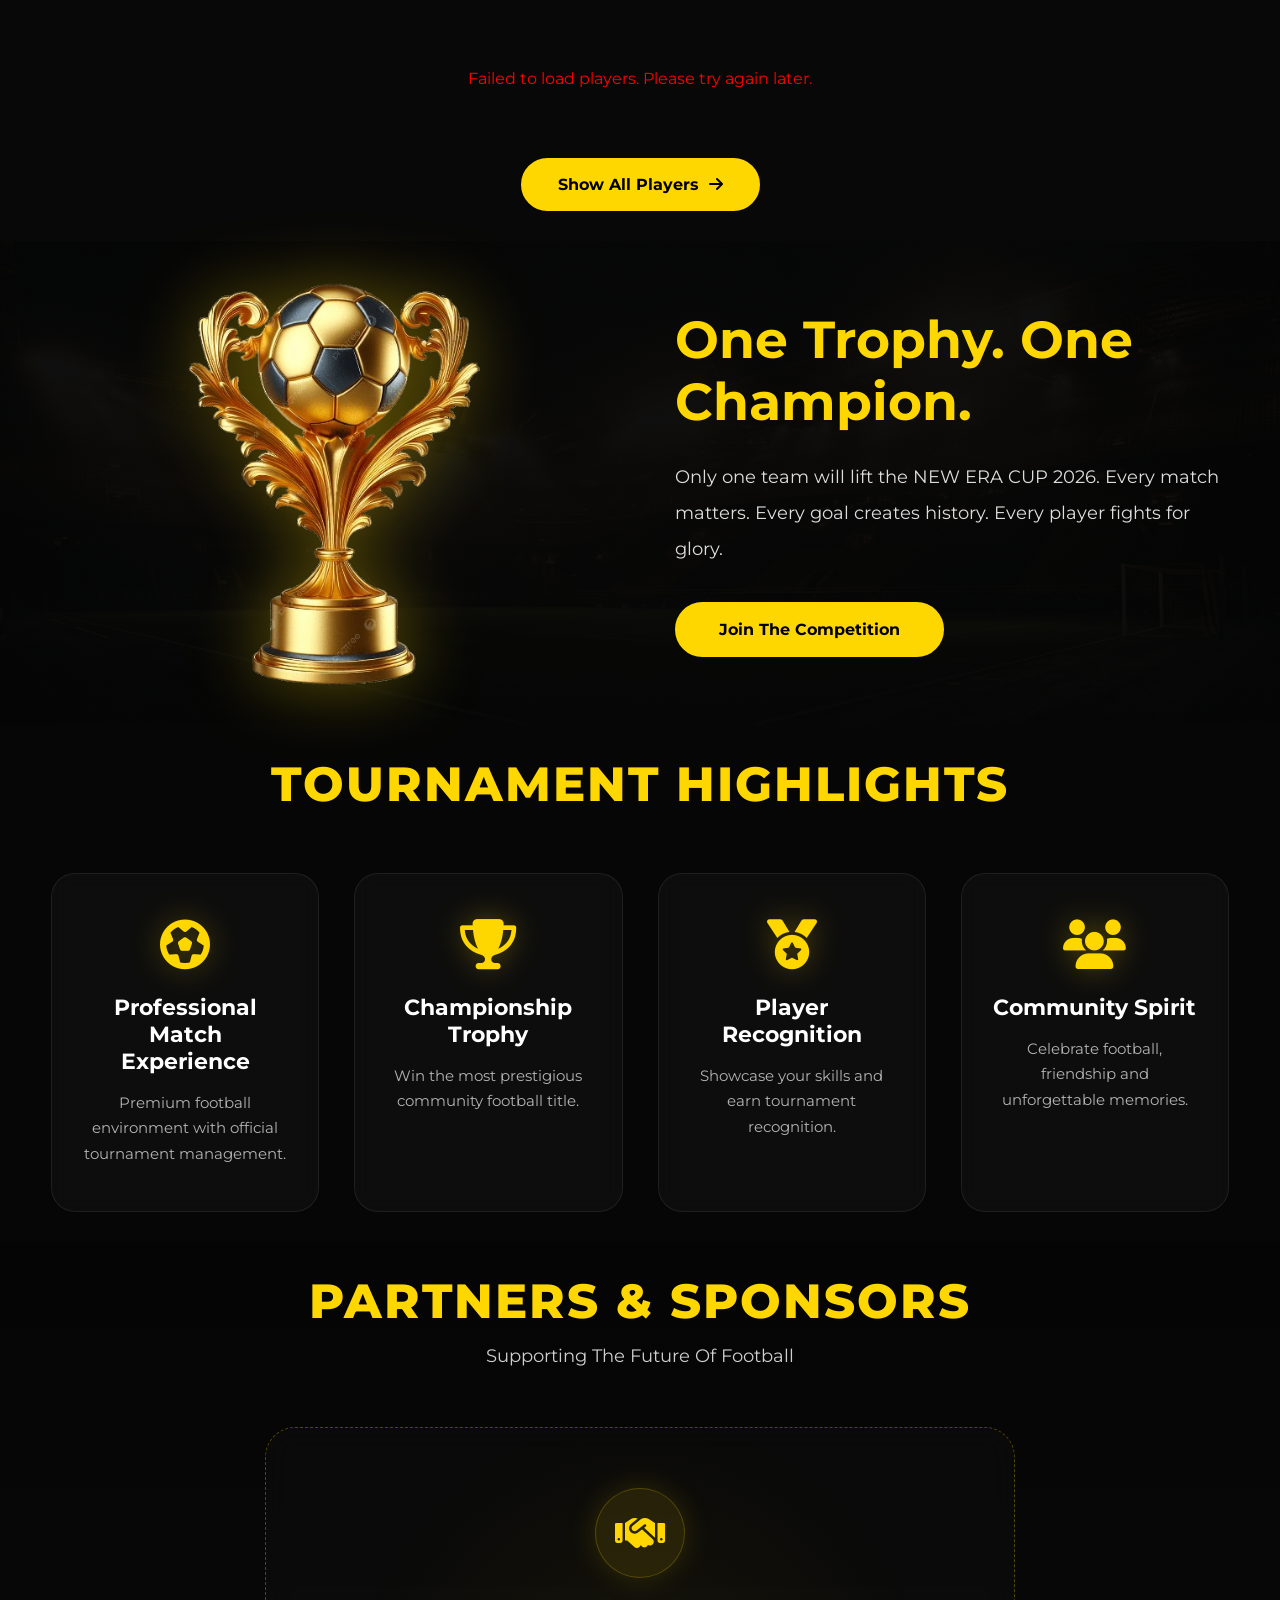
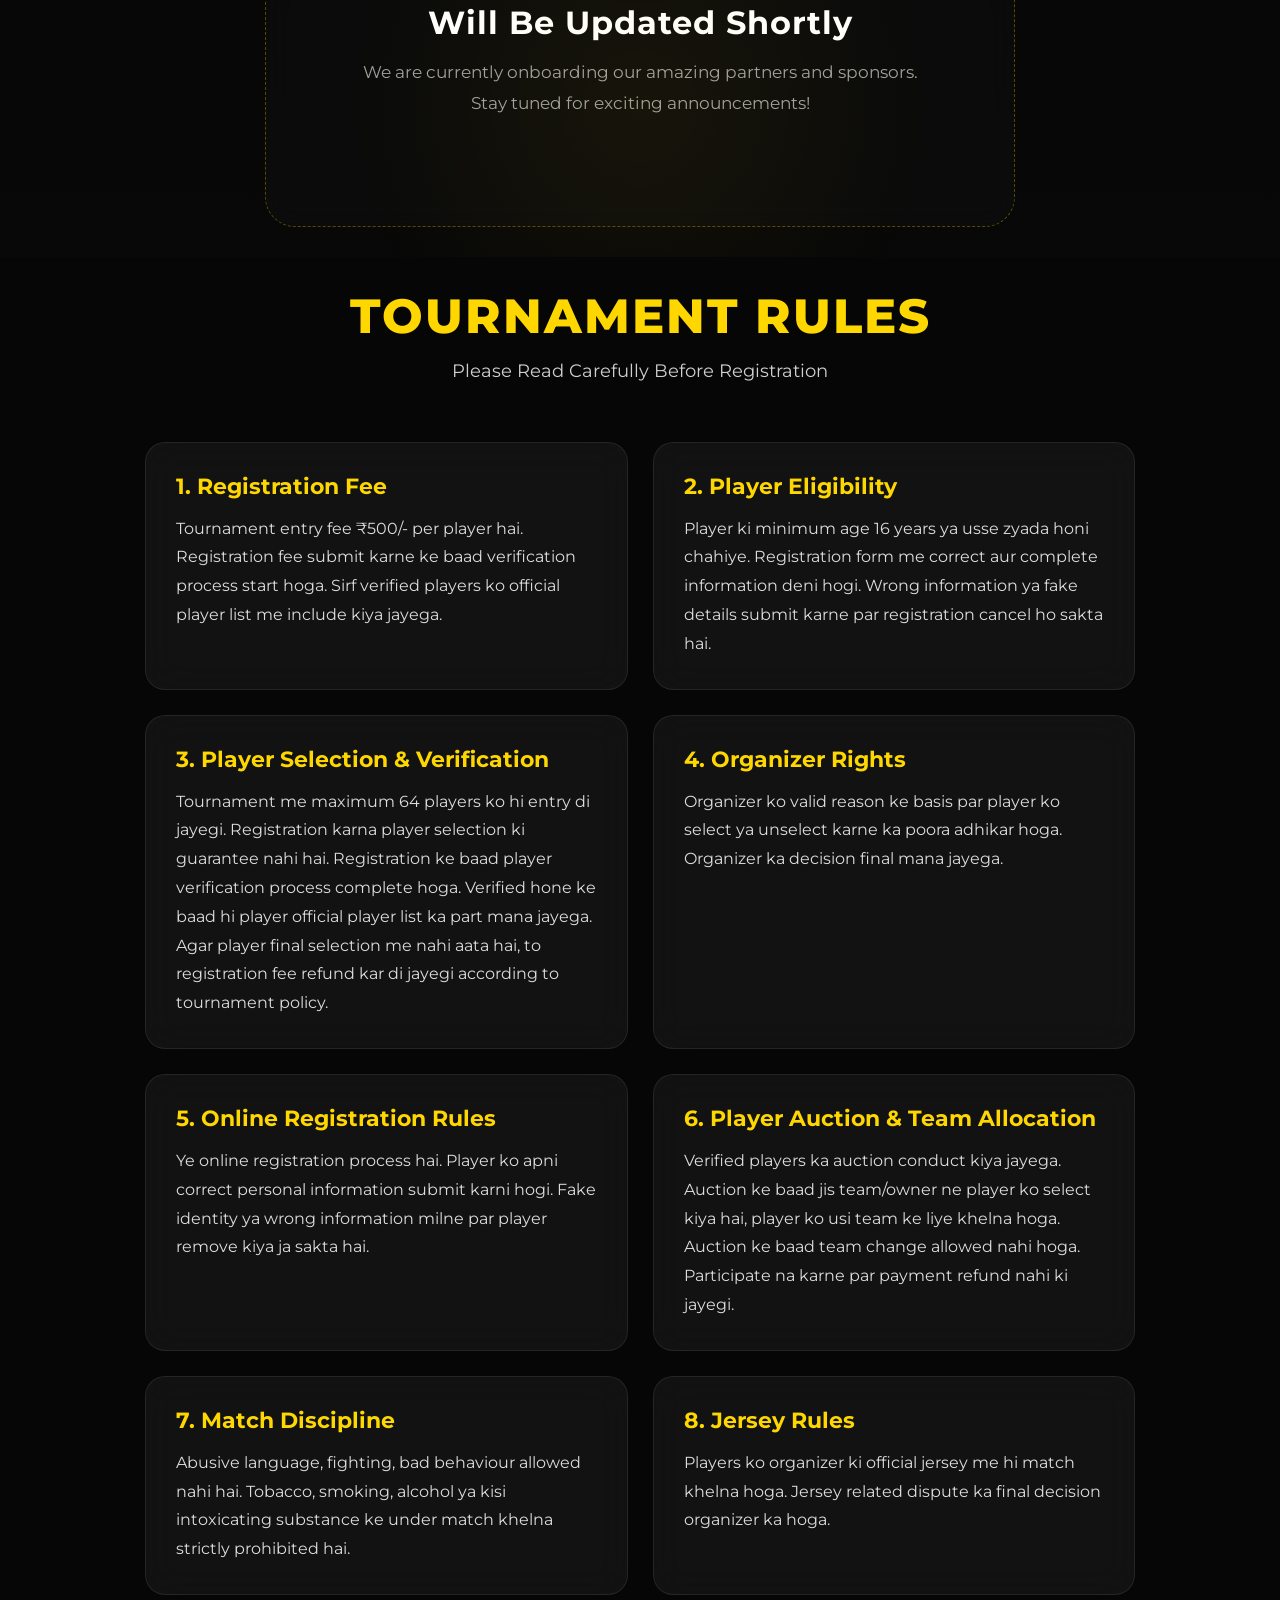
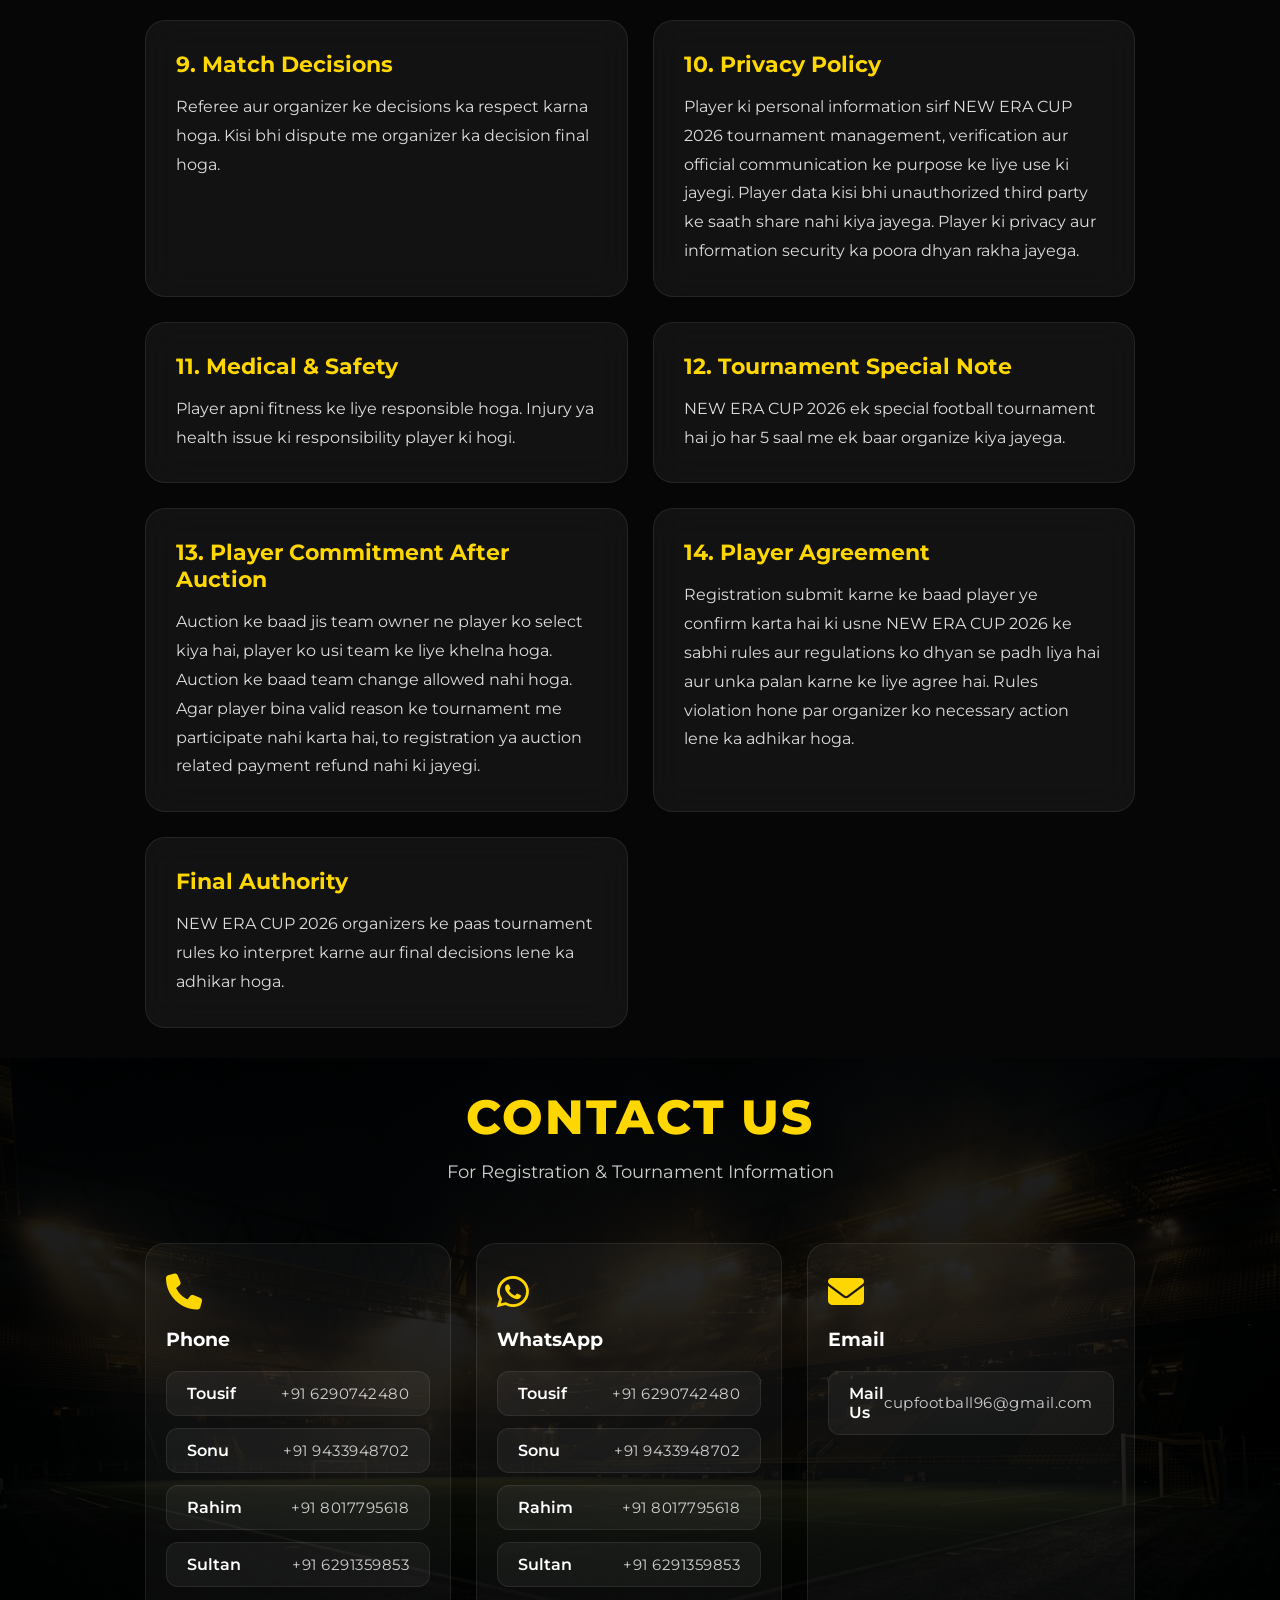
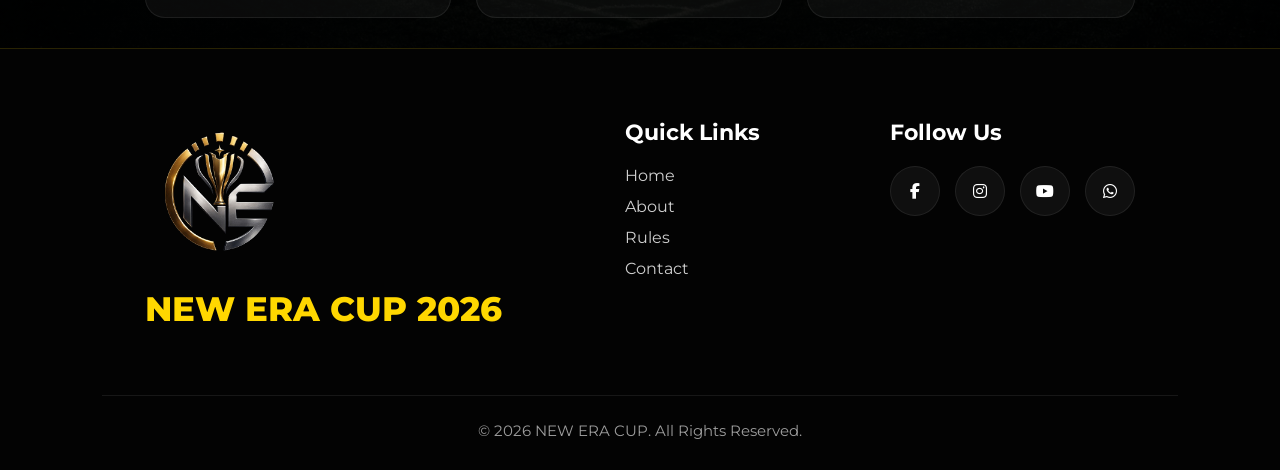
==== commit 9f029fd0: "Add files via upload Few major UI changes and logical changes has been done made the application's U" ====
--- a/index.html
+++ b/index.html
@@ -165,8 +165,8 @@
 
                 <h3>Tournament Date</h3>
 
-                <p>22 June 2026</p>
-                <p>23 June 2026</p>
+                <p>22 July 2026</p>
+                <p>23 July 2026</p>
 
             </div>
 
@@ -432,8 +432,14 @@
 
         <div class="player-grid" id="playerGrid">
 
-            <!-- Dynamic Players From Apps Script -->
-
+            <!-- Dynamic Players From Apps Script will be loaded here -->
+
+        </div>
+
+        <div class="view-all-container" style="text-align: center; margin-top: 50px;">
+            <a href="verified-players.html" class="btn-primary" style="display: inline-flex; align-items: center; gap: 10px; font-size: 16px; padding: 15px 35px;">
+                Show All Players <i class="fa-solid fa-arrow-right"></i>
+            </a>
         </div>
 
     </div>
@@ -575,24 +581,20 @@
 
         </div>
 
-        <div class="sponsor-grid">
-
-            <div class="sponsor-box">
-                Sponsor 1
-            </div>
-
-            <div class="sponsor-box">
-                Sponsor 2
-            </div>
-
-            <div class="sponsor-box">
-                Sponsor 3
-            </div>
-
-            <div class="sponsor-box">
-                Sponsor 4
-            </div>
-
+        <div class="sponsor-coming-soon">
+            <div class="coming-soon-content">
+                <div class="icon-wrap">
+                    <i class="fa-solid fa-handshake"></i>
+                </div>
+                <h3>Will Be Updated Shortly</h3>
+                <p>We are currently onboarding our amazing partners and sponsors.<br>Stay tuned for exciting announcements!</p>
+                
+                <div class="pulse-loader">
+                    <span></span>
+                    <span></span>
+                    <span></span>
+                </div>
+            </div>
         </div>
 
     </div>
@@ -797,39 +799,72 @@
 
         <div class="contact-grid">
 
-            <div class="contact-card">
+            <div class="contact-item">
 
                 <i class="fa-solid fa-phone"></i>
 
                 <h3>Phone</h3>
 
-                <p>Tousif: +91 6290742480</p>
-                <p>Sonu: +91 9433948702</p>
-                <p>Rahim: +91 8017795618</p>
-                <p>Sultan: +91 6291359853</p>
-
-            </div>
-
-            <div class="contact-card">
+                <div class="contact-list">
+                    <a href="tel:+916290742480" class="contact-btn">
+                        <span class="contact-name">Tousif</span>
+                        <span class="contact-number">+91 6290742480</span>
+                    </a>
+                    <a href="tel:+919433948702" class="contact-btn">
+                        <span class="contact-name">Sonu</span>
+                        <span class="contact-number">+91 9433948702</span>
+                    </a>
+                    <a href="tel:+918017795618" class="contact-btn">
+                        <span class="contact-name">Rahim</span>
+                        <span class="contact-number">+91 8017795618</span>
+                    </a>
+                    <a href="tel:+916291359853" class="contact-btn">
+                        <span class="contact-name">Sultan</span>
+                        <span class="contact-number">+91 6291359853</span>
+                    </a>
+                </div>
+
+            </div>
+
+            <div class="contact-item">
 
                 <i class="fa-brands fa-whatsapp"></i>
 
                 <h3>WhatsApp</h3>
 
-                <p>Tousif: +91 6290742480</p>
-                <p>Sonu: +91 9433948702</p>
-                <p>Rahim: +91 8017795618</p>
-                <p>Sultan: +91 6291359853</p>
-
-            </div>
-
-            <div class="contact-card">
+                <div class="contact-list">
+                    <a href="https://wa.me/916290742480" target="_blank" class="contact-btn whatsapp-btn">
+                        <span class="contact-name">Tousif</span>
+                        <span class="contact-number">+91 6290742480</span>
+                    </a>
+                    <a href="https://wa.me/919433948702" target="_blank" class="contact-btn whatsapp-btn">
+                        <span class="contact-name">Sonu</span>
+                        <span class="contact-number">+91 9433948702</span>
+                    </a>
+                    <a href="https://wa.me/918017795618" target="_blank" class="contact-btn whatsapp-btn">
+                        <span class="contact-name">Rahim</span>
+                        <span class="contact-number">+91 8017795618</span>
+                    </a>
+                    <a href="https://wa.me/916291359853" target="_blank" class="contact-btn whatsapp-btn">
+                        <span class="contact-name">Sultan</span>
+                        <span class="contact-number">+91 6291359853</span>
+                    </a>
+                </div>
+
+            </div>
+
+            <div class="contact-item">
 
                 <i class="fa-solid fa-envelope"></i>
 
                 <h3>Email</h3>
 
-                <p>cupfootball96@gmail.com</p>
+                <div class="contact-list">
+                    <a href="mailto:cupfootball96@gmail.com" class="contact-btn email-btn">
+                        <span class="contact-name">Mail Us</span>
+                        <span class="contact-number">cupfootball96@gmail.com</span>
+                    </a>
+                </div>
 
             </div>
 
@@ -876,13 +911,13 @@
 
             <div class="social-icons">
 
-                <a href="#"><i class="fa-brands fa-facebook-f"></i></a>
-
-                <a href="#"><i class="fa-brands fa-instagram"></i></a>
-
-                <a href="#"><i class="fa-brands fa-youtube"></i></a>
-
-                <a href="#"><i class="fa-brands fa-whatsapp"></i></a>
+                <a href="javascript:void(0)" class="tooltip-wrap" data-tooltip="Coming Soon"><i class="fa-brands fa-facebook-f"></i></a>
+
+                <a href="javascript:void(0)" class="tooltip-wrap" data-tooltip="Coming Soon"><i class="fa-brands fa-instagram"></i></a>
+
+                <a href="javascript:void(0)" class="tooltip-wrap" data-tooltip="Coming Soon"><i class="fa-brands fa-youtube"></i></a>
+
+                <a href="javascript:void(0)" class="tooltip-wrap" data-tooltip="Coming Soon"><i class="fa-brands fa-whatsapp"></i></a>
 
             </div>
 
--- a/index.css
+++ b/index.css
@@ -603,7 +603,7 @@
 
 .about{
 
-    padding:110px 0;
+    padding:30px 0;
 
     background:#070707;
 
@@ -751,7 +751,7 @@
 
 .stats{
 
-    padding:90px 0;
+    padding:30px 0;
 
      background:
 
@@ -879,7 +879,7 @@
 
     position:relative;
 
-    padding:120px 0;
+    padding:30px 0;
 
     background:
     linear-gradient(
@@ -1048,7 +1048,7 @@
 
     .countdown{
 
-        padding:80px 0;
+        padding:20px 0;
 
     }
 
@@ -1089,7 +1089,7 @@
 
     position:relative;
 
-    padding:120px 0;
+    padding:30px 0;
 
     background:#050505;
 
@@ -1316,7 +1316,7 @@
 
 .players{
 
-    padding:120px 0;
+    padding:30px 0;
 
     background:#080808;
 
@@ -1326,11 +1326,11 @@
 
     display:grid;
 
-    grid-template-columns:repeat(auto-fit,minmax(300px,1fr));
-
-    gap:30px;
-
-    margin-top:60px;
+    grid-template-columns:repeat(auto-fit,minmax(220px,1fr));
+
+    gap:20px;
+
+    margin-top:50px;
 
 }
 
@@ -1344,7 +1344,7 @@
 
     border:1px solid rgba(255,255,255,.08);
 
-    border-radius:25px;
+    border-radius:20px;
 
     overflow:hidden;
 
@@ -1354,13 +1354,13 @@
 
 .player-card:hover{
 
-    transform:translateY(-12px);
+    transform:translateY(-8px);
 
     border-color:var(--gold);
 
     box-shadow:
 
-    0 20px 45px rgba(255,215,0,.18);
+    0 15px 35px rgba(255,215,0,.15);
 
 }
 
@@ -1368,7 +1368,7 @@
 
     width:100%;
 
-    height:260px;
+    height:200px;
 
     overflow:hidden;
 
@@ -1394,7 +1394,7 @@
 
 .player-info{
 
-    padding:25px;
+    padding:15px;
 
     text-align:center;
 
@@ -1404,9 +1404,9 @@
 
     color:#fff;
 
-    font-size:24px;
-
-    margin-bottom:10px;
+    font-size:18px;
+
+    margin-bottom:5px;
 
 }
 
@@ -1414,13 +1414,13 @@
 
     color:var(--gold);
 
-    font-size:15px;
+    font-size:12px;
 
     font-weight:700;
 
-    letter-spacing:2px;
-
-    margin-bottom:10px;
+    letter-spacing:1px;
+
+    margin-bottom:5px;
 
 }
 
@@ -1428,7 +1428,59 @@
 
     color:#ccc;
 
-    margin-bottom:18px;
+    font-size:13px;
+
+    margin-bottom:12px;
+
+}
+
+.player-stats{
+
+    display:flex;
+
+    justify-content:space-between;
+
+    background:rgba(0,0,0,.3);
+
+    padding:10px;
+
+    border-radius:12px;
+
+    margin-bottom:15px;
+
+}
+
+.player-stats .stat{
+
+    display:flex;
+
+    flex-direction:column;
+
+    align-items:center;
+
+    gap:3px;
+
+}
+
+.player-stats .label{
+
+    font-size:10px;
+
+    color:#888;
+
+    text-transform:uppercase;
+
+    letter-spacing:0.5px;
+
+}
+
+.player-stats .value{
+
+    font-size:12px;
+
+    color:#fff;
+
+    font-weight:600;
 
 }
 
@@ -1436,15 +1488,15 @@
 
     display:inline-block;
 
-    padding:10px 22px;
-
-    border-radius:30px;
+    padding:6px 15px;
+
+    border-radius:20px;
 
     background:#16a34a;
 
     color:white;
 
-    font-size:13px;
+    font-size:11px;
 
     font-weight:700;
 
@@ -1458,7 +1510,7 @@
 
 .trophy{
 
-    padding:120px 0;
+    padding:30px 0;
 
     background:linear-gradient(
 
@@ -1619,7 +1671,7 @@
 
 .rules{
 
-    padding:120px 8%;
+    padding:30px 8%;
 
     background:#060606;
 
@@ -1725,7 +1777,7 @@
 
 .contact{
 
-    padding:120px 8%;
+    padding:30px 8%;
 
     background:
 
@@ -1871,13 +1923,13 @@
 
     .rules{
 
-        padding:80px 5%;
+        padding:20px 5%;
 
     }
 
     .contact{
 
-        padding:80px 5%;
+        padding:20px 5%;
 
     }
 
@@ -2356,4 +2408,311 @@
 
 /* =====================================================
    END OF CSS
-===================================================== */+===================================================== */
+
+/* =====================================================
+   CONTACT & FOOTER ENHANCEMENTS
+===================================================== */
+
+.contact-list {
+    display: flex;
+    flex-direction: column;
+    gap: 12px;
+    margin-top: 20px;
+}
+
+.contact-btn {
+    display: flex;
+    justify-content: space-between;
+    align-items: center;
+    background: rgba(255, 255, 255, 0.05);
+    padding: 12px 20px;
+    border-radius: 12px;
+    text-decoration: none;
+    color: #fff;
+    border: 1px solid rgba(255, 255, 255, 0.08);
+    transition: 0.3s ease;
+}
+
+.contact-btn:hover {
+    background: rgba(255, 215, 0, 0.1);
+    border-color: var(--gold);
+    transform: translateY(-3px);
+    box-shadow: 0 5px 15px rgba(255, 215, 0, 0.15);
+}
+
+.whatsapp-btn:hover {
+    background: rgba(37, 211, 102, 0.1);
+    border-color: #25D366;
+    box-shadow: 0 5px 15px rgba(37, 211, 102, 0.15);
+}
+
+.whatsapp-btn:hover .contact-name,
+.whatsapp-btn:hover .contact-number {
+    color: #25D366 !important;
+}
+
+.email-btn:hover {
+    background: rgba(15, 76, 255, 0.1);
+    border-color: var(--blue);
+    box-shadow: 0 5px 15px rgba(15, 76, 255, 0.15);
+}
+
+.email-btn:hover .contact-name,
+.email-btn:hover .contact-number {
+    color: #4da3ff !important;
+}
+
+.contact-name {
+    font-weight: 600;
+    font-size: 16px;
+    transition: 0.3s ease;
+}
+
+.contact-number {
+    font-size: 15px;
+    color: #cfcfcf;
+    letter-spacing: 0.5px;
+    transition: 0.3s ease;
+}
+
+.contact-btn:hover .contact-name,
+.contact-btn:hover .contact-number {
+    color: var(--gold);
+}
+
+/* Tooltip Styles */
+.tooltip-wrap {
+    position: relative;
+}
+
+.tooltip-wrap::after {
+    content: attr(data-tooltip);
+    position: absolute;
+    bottom: 140%;
+    left: 50%;
+    transform: translateX(-50%) translateY(10px);
+    background: var(--gold);
+    color: #000;
+    padding: 6px 12px;
+    border-radius: 6px;
+    font-size: 12px;
+    font-weight: 700;
+    white-space: nowrap;
+    opacity: 0;
+    visibility: hidden;
+    transition: 0.3s ease;
+    box-shadow: 0 5px 15px rgba(255, 215, 0, 0.3);
+    pointer-events: none;
+    z-index: 10;
+}
+
+.tooltip-wrap::before {
+    content: "";
+    position: absolute;
+    bottom: 110%;
+    left: 50%;
+    transform: translateX(-50%) translateY(10px);
+    border-width: 6px;
+    border-style: solid;
+    border-color: var(--gold) transparent transparent transparent;
+    opacity: 0;
+    visibility: hidden;
+    transition: 0.3s ease;
+    pointer-events: none;
+    z-index: 10;
+}
+
+.tooltip-wrap:hover::after,
+.tooltip-wrap:hover::before {
+    opacity: 1;
+    visibility: visible;
+    transform: translateX(-50%) translateY(0);
+}
+
+/* =====================================================
+   HIGHLIGHTS SECTION
+===================================================== */
+.highlights {
+    padding: 30px 0;
+    background: #060606;
+}
+
+.highlight-grid {
+    display: grid;
+    grid-template-columns: repeat(auto-fit, minmax(260px, 1fr));
+    gap: 35px;
+    margin-top: 50px;
+}
+
+.highlight-card {
+    background: rgba(255, 255, 255, 0.03);
+    border: 1px solid rgba(255, 255, 255, 0.08);
+    border-radius: 24px;
+    padding: 45px 30px;
+    text-align: center;
+    transition: 0.4s ease;
+    position: relative;
+    overflow: hidden;
+    backdrop-filter: blur(10px);
+}
+
+.highlight-card::before {
+    content: "";
+    position: absolute;
+    top: -50%;
+    left: -50%;
+    width: 200%;
+    height: 200%;
+    background: radial-gradient(circle, rgba(255,215,0,0.1) 0%, transparent 60%);
+    opacity: 0;
+    transition: 0.5s ease;
+    pointer-events: none;
+}
+
+.highlight-card:hover::before {
+    opacity: 1;
+}
+
+.highlight-card:hover {
+    transform: translateY(-10px);
+    border-color: rgba(255, 215, 0, 0.4);
+    box-shadow: 0 15px 40px rgba(255, 215, 0, 0.12);
+    background: rgba(255, 255, 255, 0.05);
+}
+
+.highlight-card i {
+    font-size: 50px;
+    color: var(--gold);
+    margin-bottom: 25px;
+    filter: drop-shadow(0 0 15px rgba(255, 215, 0, 0.3));
+    transition: 0.4s ease;
+}
+
+.highlight-card:hover i {
+    transform: scale(1.1) rotate(5deg);
+    filter: drop-shadow(0 0 25px rgba(255, 215, 0, 0.5));
+}
+
+.highlight-card h3 {
+    font-size: 22px;
+    color: #fff;
+    margin-bottom: 15px;
+    font-weight: 700;
+}
+
+.highlight-card p {
+    color: #b3b3b3;
+    line-height: 1.7;
+    font-size: 15px;
+}
+
+/* =====================================================
+   SPONSORS SECTION
+===================================================== */
+.sponsors {
+    padding: 30px 0;
+    background: linear-gradient(to bottom, #050505, #080808);
+    position: relative;
+    overflow: hidden;
+}
+
+.sponsors::after {
+    content: "";
+    position: absolute;
+    bottom: -150px;
+    left: 50%;
+    transform: translateX(-50%);
+    width: 600px;
+    height: 600px;
+    background: radial-gradient(circle, rgba(255,215,0,0.05) 0%, transparent 70%);
+    pointer-events: none;
+}
+
+.sponsor-coming-soon {
+    max-width: 750px;
+    margin: 40px auto 0;
+    background: rgba(255, 255, 255, 0.02);
+    border: 1px dashed rgba(255, 215, 0, 0.3);
+    border-radius: 30px;
+    padding: 60px 40px;
+    text-align: center;
+    position: relative;
+    backdrop-filter: blur(15px);
+}
+
+.coming-soon-content {
+    position: relative;
+    z-index: 2;
+}
+
+.coming-soon-content .icon-wrap {
+    width: 90px;
+    height: 90px;
+    background: rgba(255, 215, 0, 0.1);
+    border-radius: 50%;
+    display: flex;
+    justify-content: center;
+    align-items: center;
+    margin: 0 auto 25px;
+    border: 1px solid rgba(255, 215, 0, 0.2);
+    box-shadow: 0 0 30px rgba(255, 215, 0, 0.15);
+}
+
+.coming-soon-content .icon-wrap i {
+    font-size: 40px;
+    color: var(--gold);
+}
+
+.coming-soon-content h3 {
+    font-size: 32px;
+    color: #fff;
+    margin-bottom: 15px;
+    letter-spacing: 1px;
+}
+
+.coming-soon-content p {
+    color: #a0a0a0;
+    font-size: 17px;
+    line-height: 1.8;
+    margin-bottom: 35px;
+}
+
+.pulse-loader {
+    display: flex;
+    justify-content: center;
+    gap: 12px;
+}
+
+.pulse-loader span {
+    width: 12px;
+    height: 12px;
+    background: var(--gold);
+    border-radius: 50%;
+    animation: pulseLoad 1.5s infinite ease-in-out both;
+}
+
+.pulse-loader span:nth-child(1) { animation-delay: -0.32s; }
+.pulse-loader span:nth-child(2) { animation-delay: -0.16s; }
+.pulse-loader span:nth-child(3) { animation-delay: 0s; }
+
+@keyframes pulseLoad {
+    0%, 80%, 100% { transform: scale(0); opacity: 0.3; }
+    40% { transform: scale(1); opacity: 1; box-shadow: 0 0 15px rgba(255, 215, 0, 0.8); }
+}
+
+@media(max-width:768px){
+    .highlight-grid {
+        grid-template-columns: 1fr;
+        gap: 25px;
+    }
+    .highlight-card {
+        padding: 35px 25px;
+    }
+    .sponsor-coming-soon {
+        padding: 40px 20px;
+    }
+    .coming-soon-content h3 {
+        font-size: 24px;
+    }
+}
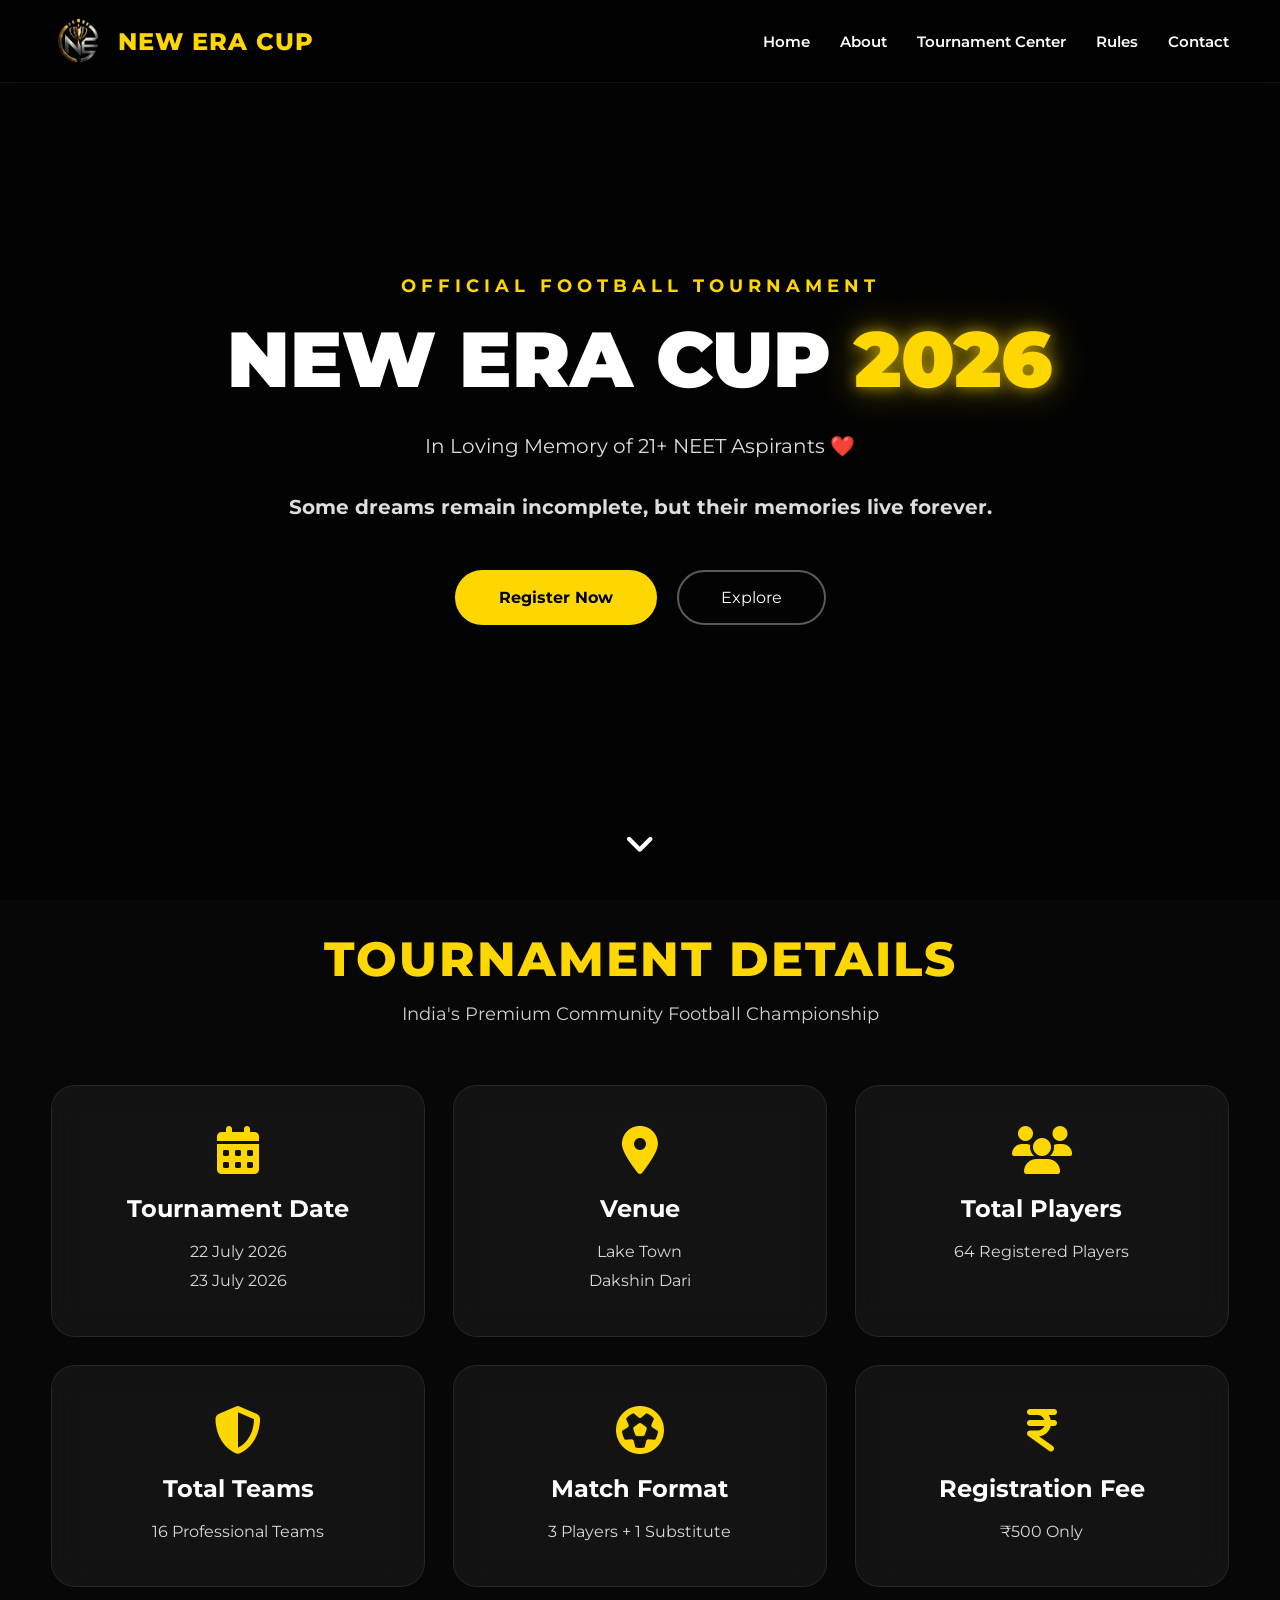
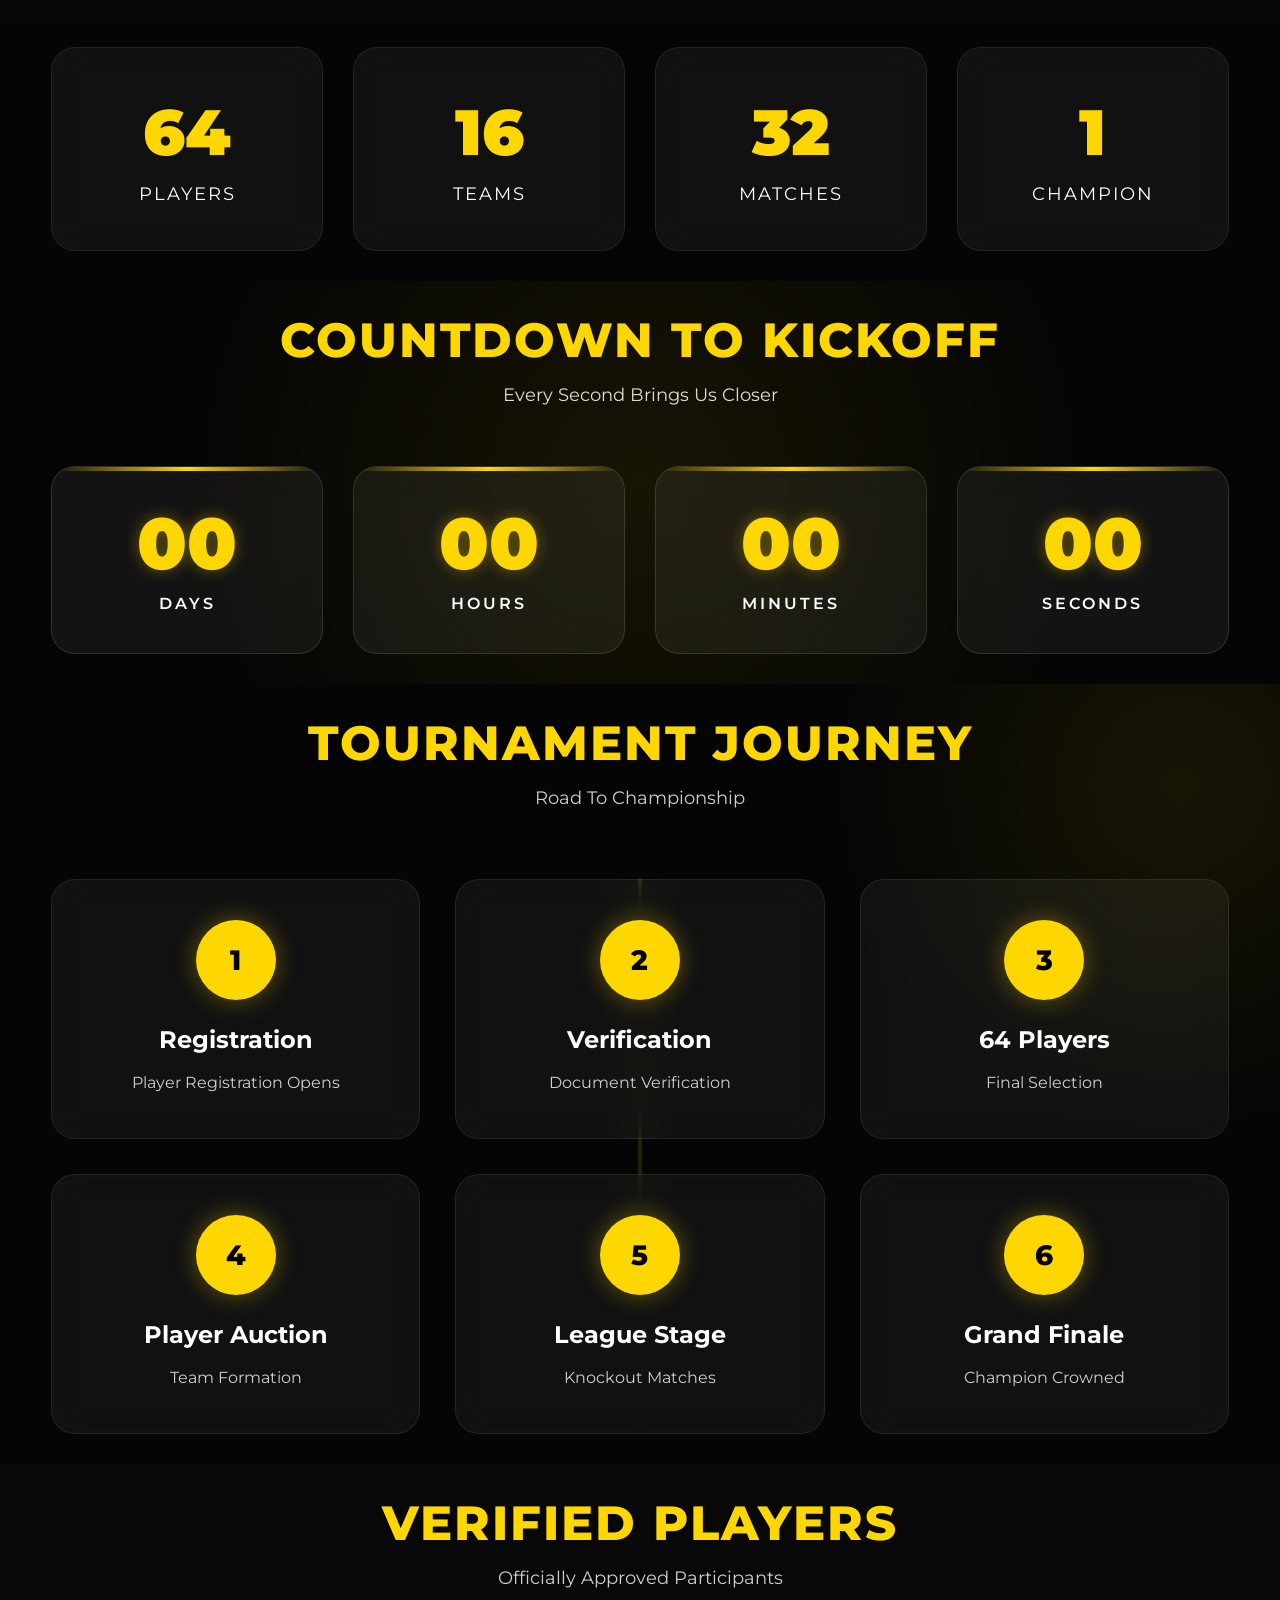
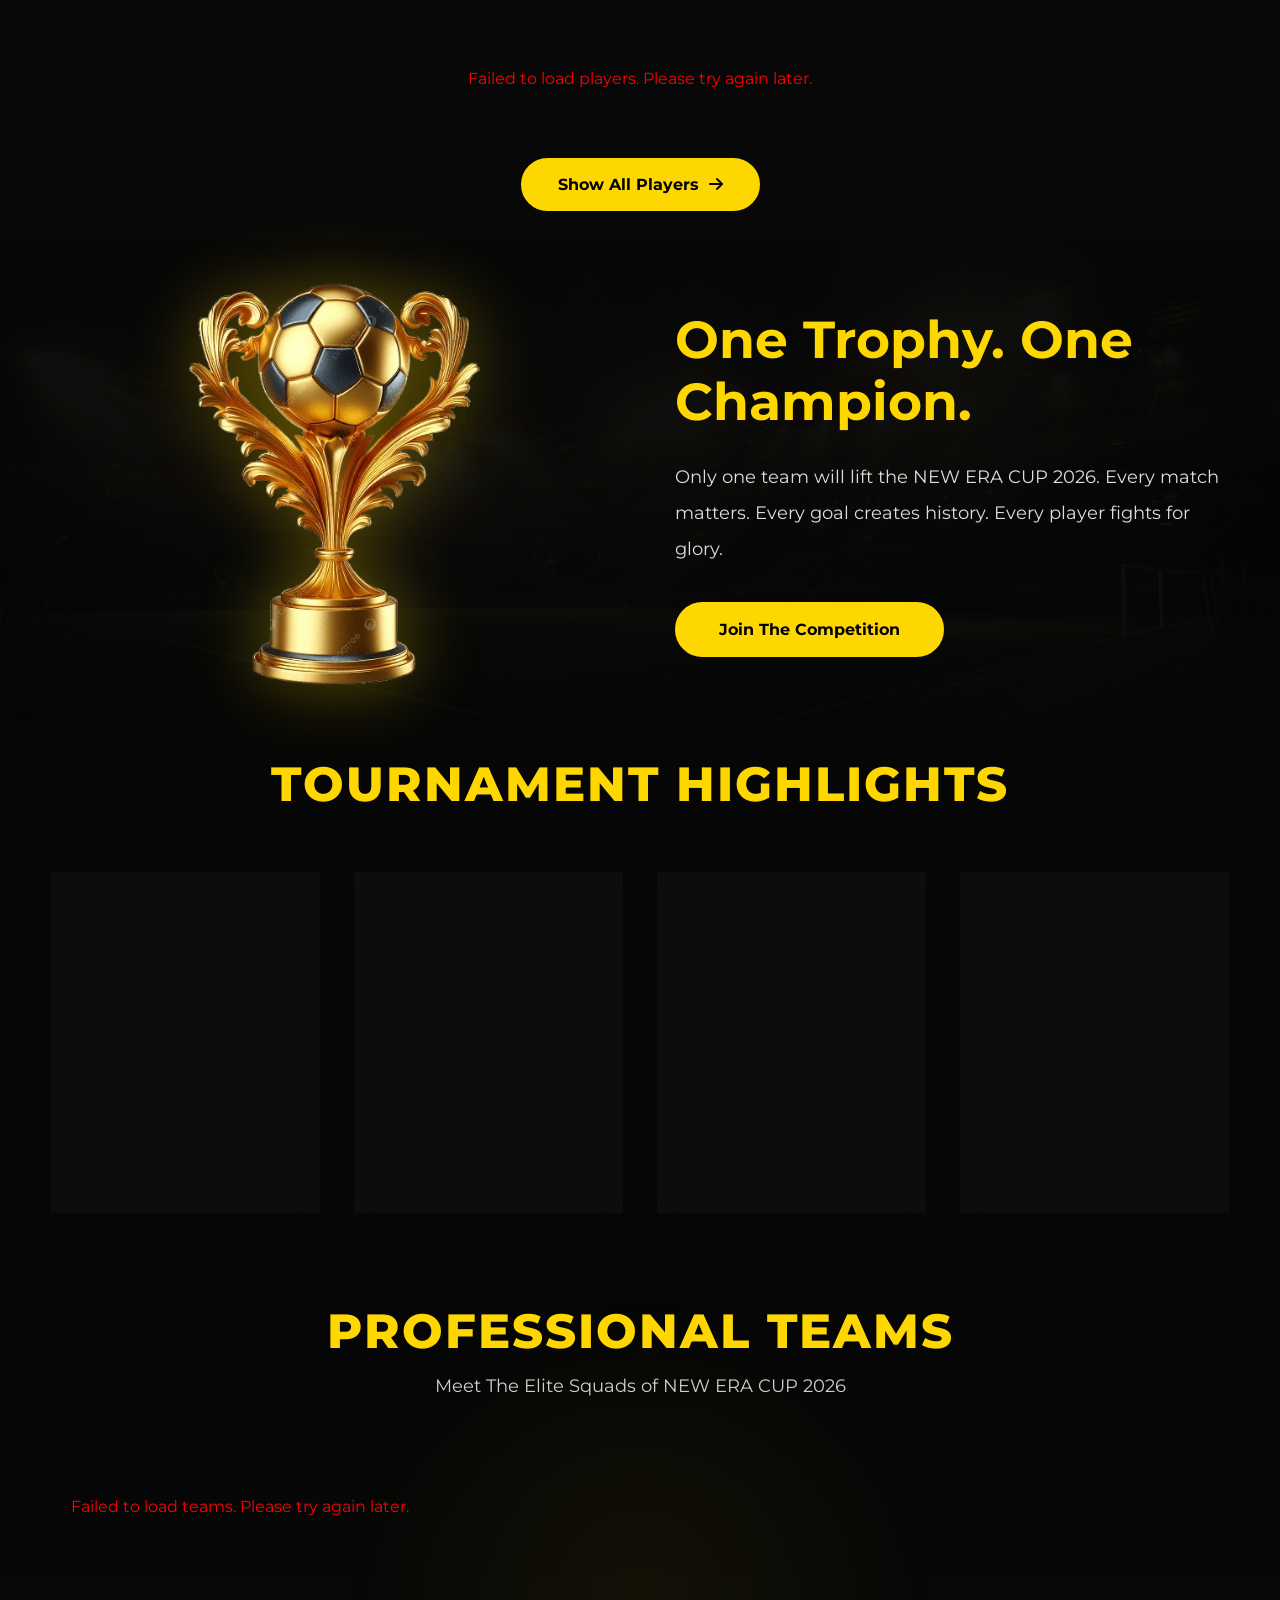
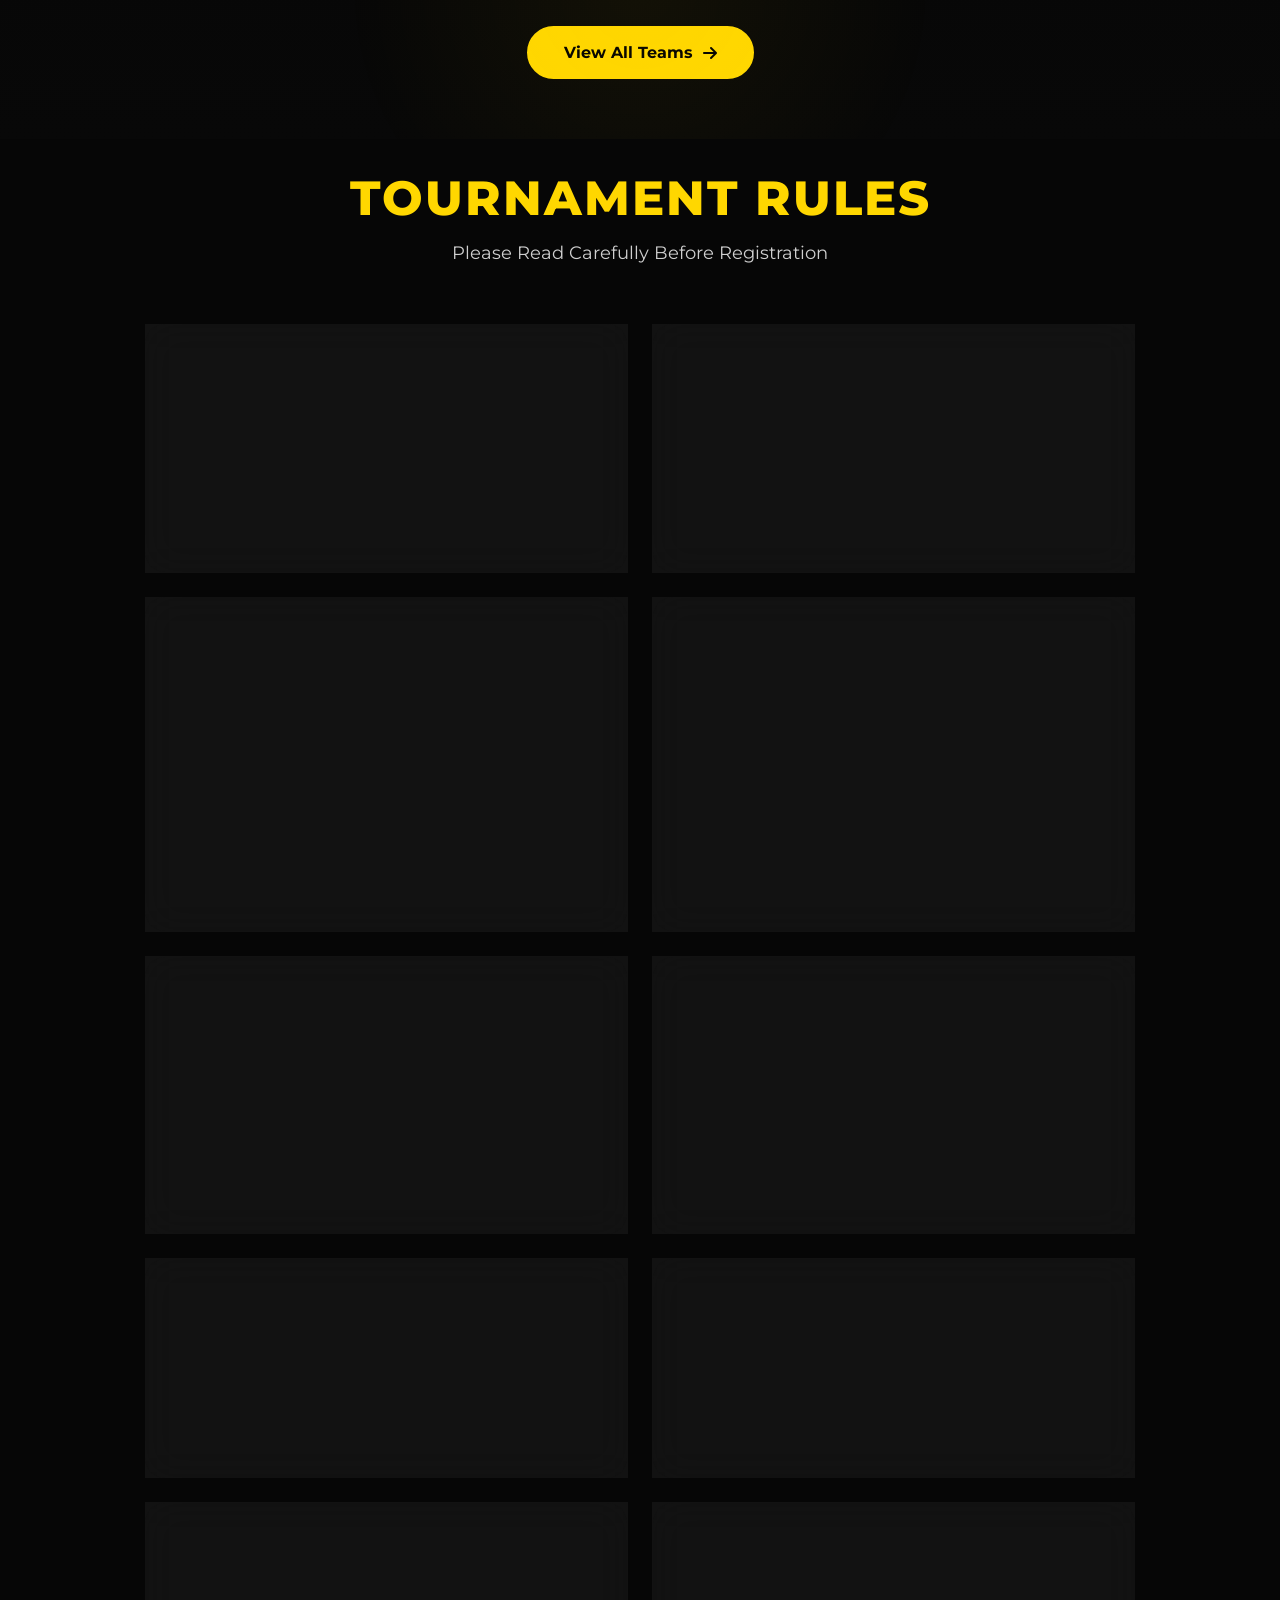
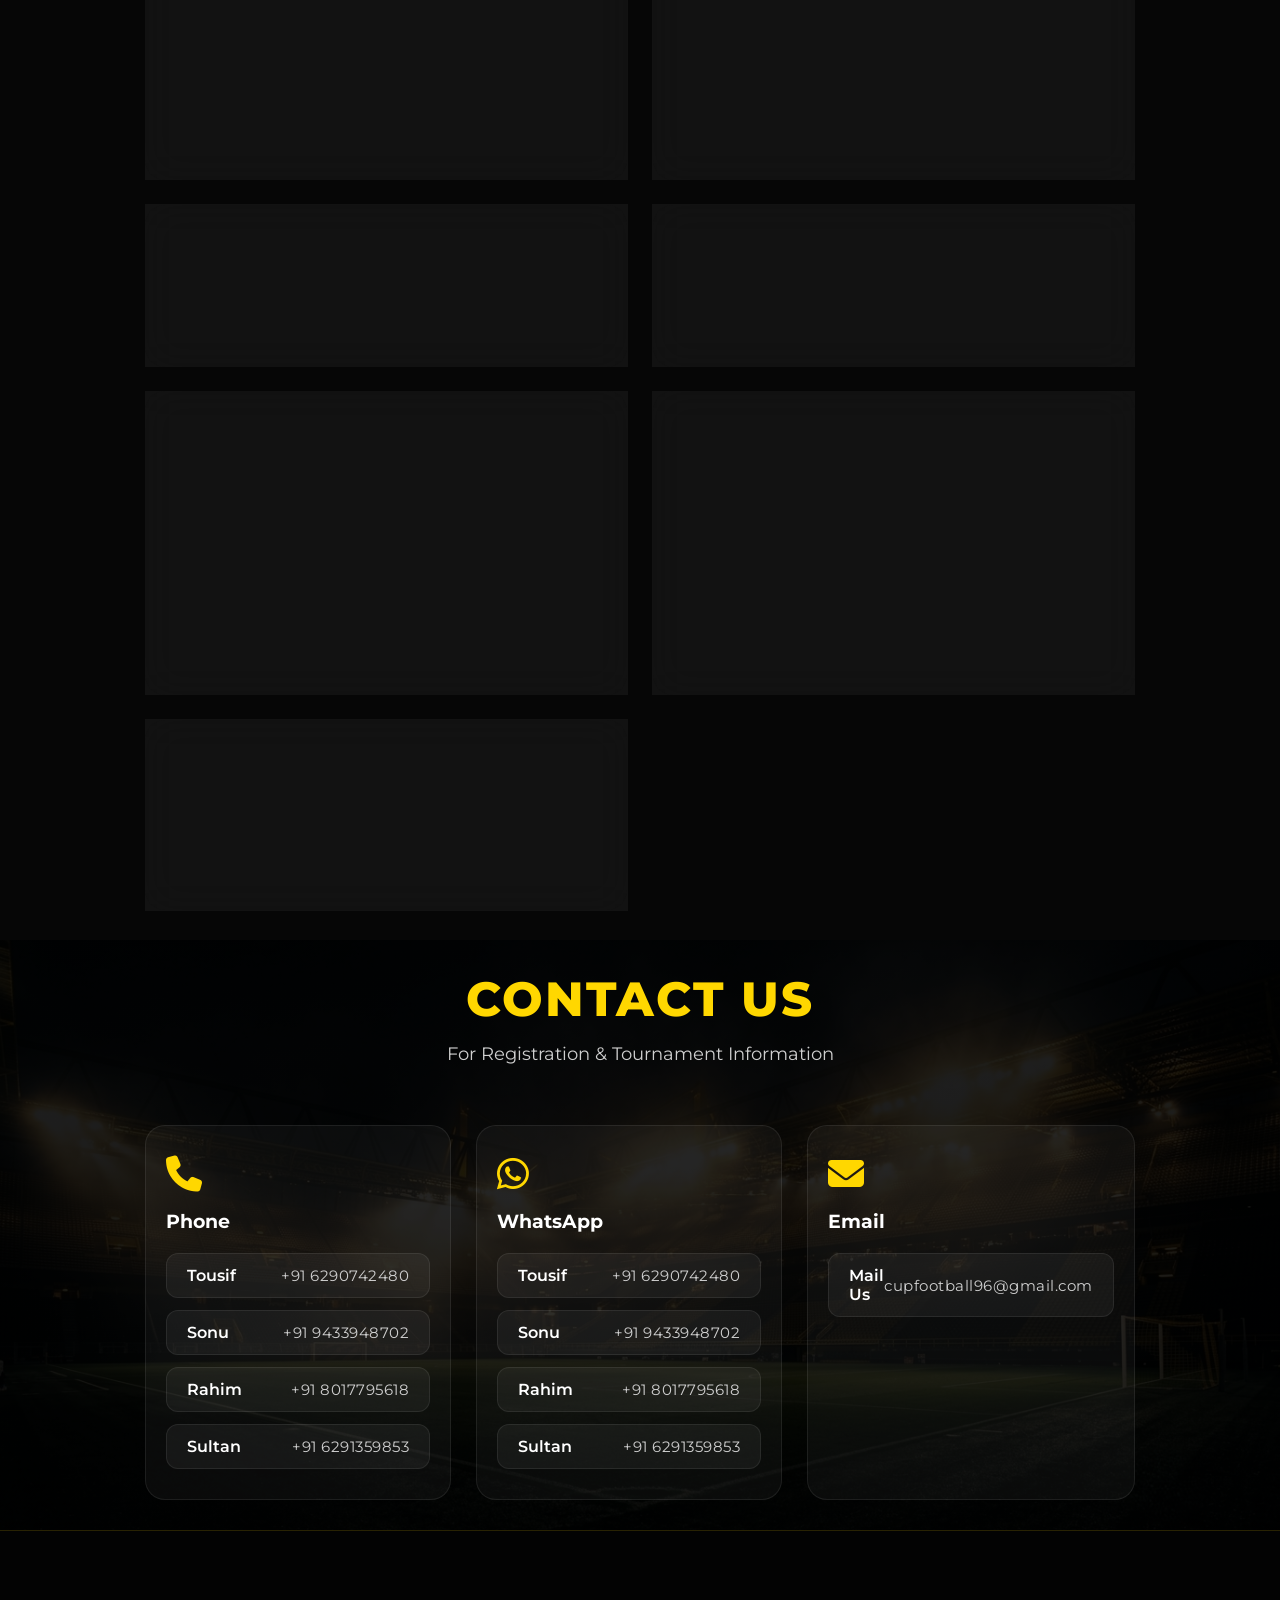
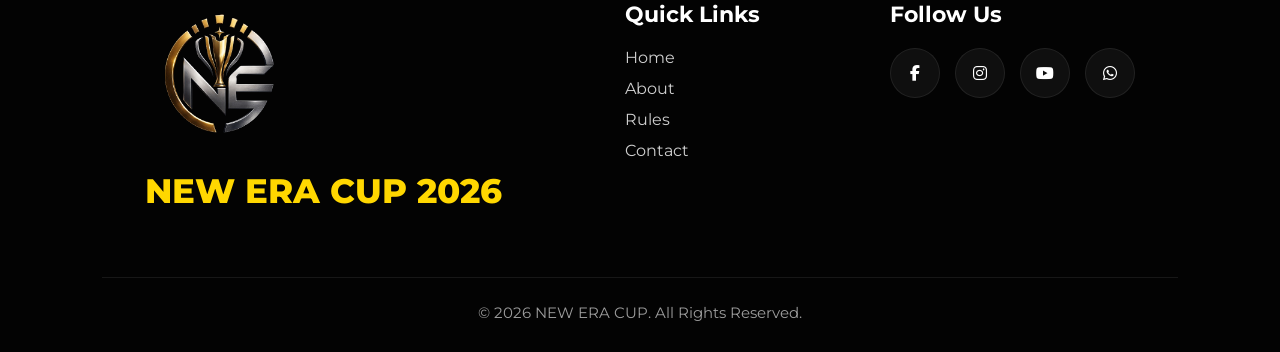
==== commit d6996294: "Add files via upload A big revamp." ====
--- a/index.html
+++ b/index.html
@@ -2,6 +2,7 @@
 <html lang="en">
 
 <head>
+    <script src="custom-alert.js"></script>
 
     <meta charset="UTF-8">
     <meta name="viewport" content="width=device-width, initial-scale=1.0">
@@ -49,41 +50,22 @@
 <!-- ========================= -->
 
 <header id="header">
-
     <div class="container">
-
         <a href="index.html" class="logo">
-
             <img src="assets/logo.png" alt="Logo">
-
             <span>NEW ERA CUP</span>
-
         </a>
-
         <nav id="navMenu">
-
-            <a href="#home">Home</a>
-
-            <a href="#about">About</a>
-
-            <a href="#journey">Journey</a>
-
-            <a href="#players">Players</a>
-
-            <a href="#rules">Rules</a>
-
-            <a href="#contact">Contact</a>
-
+            <a href="index.html#home">Home</a>
+            <a href="index.html#about">About</a>
+            <a href="tournament.html">Tournament Center</a>
+            <a href="index.html#rules">Rules</a>
+            <a href="index.html#contact">Contact</a>
         </nav>
-
         <div class="menu-btn" id="menuBtn">
-
             <i class="fa-solid fa-bars"></i>
-
-        </div>
-
-    </div>
-
+        </div>
+    </div>
 </header>
 
 <!-- ========================= -->
@@ -437,7 +419,7 @@
         </div>
 
         <div class="view-all-container" style="text-align: center; margin-top: 50px;">
-            <a href="verified-players.html" class="btn-primary" style="display: inline-flex; align-items: center; gap: 10px; font-size: 16px; padding: 15px 35px;">
+            <a href="tournament.html#tab-players" class="btn-primary" style="display: inline-flex; align-items: center; gap: 10px; font-size: 16px; padding: 15px 35px;">
                 Show All Players <i class="fa-solid fa-arrow-right"></i>
             </a>
         </div>
@@ -566,40 +548,54 @@
 </section>
 
 <!-- ========================= -->
-<!-- SPONSORS -->
-<!-- ========================= -->
-
-<section class="sponsors">
+<!-- TEAMS -->
+<!-- ========================= -->
+
+<section class="teams" id="teams">
 
     <div class="container">
 
         <div class="section-title">
 
-            <h2>Partners & Sponsors</h2>
-
-            <p>Supporting The Future Of Football</p>
-
-        </div>
-
-        <div class="sponsor-coming-soon">
-            <div class="coming-soon-content">
-                <div class="icon-wrap">
-                    <i class="fa-solid fa-handshake"></i>
-                </div>
-                <h3>Will Be Updated Shortly</h3>
-                <p>We are currently onboarding our amazing partners and sponsors.<br>Stay tuned for exciting announcements!</p>
-                
-                <div class="pulse-loader">
-                    <span></span>
-                    <span></span>
-                    <span></span>
-                </div>
-            </div>
-        </div>
-
-    </div>
-
-</section>
+            <h2>Professional Teams</h2>
+
+            <p>Meet The Elite Squads of NEW ERA CUP 2026</p>
+
+        </div>
+
+        <div class="team-grid team-carousel" id="teamGrid">
+            <div class="skeleton-card" style="padding:0; overflow:hidden; height:280px; align-items:center; justify-content:center;">
+                <div class="skeleton skeleton-avatar" style="width:80px; height:80px; margin-bottom:20px;"></div>
+                <div class="skeleton skeleton-title" style="margin:0; margin-bottom:10px;"></div>
+                <div class="skeleton skeleton-text" style="width:40%; margin:0;"></div>
+            </div>
+            <div class="skeleton-card" style="padding:0; overflow:hidden; height:280px; align-items:center; justify-content:center;">
+                <div class="skeleton skeleton-avatar" style="width:80px; height:80px; margin-bottom:20px;"></div>
+                <div class="skeleton skeleton-title" style="margin:0; margin-bottom:10px;"></div>
+                <div class="skeleton skeleton-text" style="width:40%; margin:0;"></div>
+            </div>
+            <div class="skeleton-card" style="padding:0; overflow:hidden; height:280px; align-items:center; justify-content:center;">
+                <div class="skeleton skeleton-avatar" style="width:80px; height:80px; margin-bottom:20px;"></div>
+                <div class="skeleton skeleton-title" style="margin:0; margin-bottom:10px;"></div>
+                <div class="skeleton skeleton-text" style="width:40%; margin:0;"></div>
+            </div>
+            <div class="skeleton-card" style="padding:0; overflow:hidden; height:280px; align-items:center; justify-content:center;">
+                <div class="skeleton skeleton-avatar" style="width:80px; height:80px; margin-bottom:20px;"></div>
+                <div class="skeleton skeleton-title" style="margin:0; margin-bottom:10px;"></div>
+                <div class="skeleton skeleton-text" style="width:40%; margin:0;"></div>
+            </div>
+        </div>
+
+        <div class="view-all-container fade-up" style="text-align: center; margin-top: 50px;">
+            <a href="tournament.html#tab-teams" class="btn-primary" style="display: inline-flex; align-items: center; gap: 10px; font-size: 16px; padding: 15px 35px;">
+                View All Teams <i class="fa-solid fa-arrow-right"></i>
+            </a>
+        </div>
+
+    </div>
+
+</section>
+
 <!-- ========================= -->
 <!-- PREMIUM RULES -->
 <!-- ========================= -->
--- a/index.css
+++ b/index.css
@@ -24,6 +24,10 @@
 body{
     background:#050505;
     color:#ffffff;
+    overflow:hidden;
+}
+body.loaded{
+    overflow-y:auto;
     overflow-x:hidden;
 }
 
@@ -1326,12 +1330,29 @@
 
     display:grid;
 
-    grid-template-columns:repeat(auto-fit,minmax(220px,1fr));
+    grid-template-columns:repeat(4,1fr);
 
     gap:20px;
 
-    margin-top:50px;
-
+    margin-top:30px;
+
+}
+
+@media (max-width: 1024px) {
+    .player-grid {
+        grid-template-columns: repeat(3, 1fr);
+    }
+}
+@media (max-width: 768px) {
+    .player-grid {
+        grid-template-columns: repeat(2, 1fr);
+    }
+}
+@media (max-width: 480px) {
+    .player-grid {
+        grid-template-columns: repeat(2, 1fr);
+        gap: 10px; /* Reduced gap to fit cards better on very small screens */
+    }
 }
 
 .player-card{
@@ -1436,35 +1457,41 @@
 
 .player-stats{
 
+    display:grid;
+    
+    grid-template-columns:repeat(3,1fr);
+
+    gap:5px;
+
+    background:rgba(0,0,0,.3);
+
+    padding:10px 5px;
+
+    border-radius:12px;
+
+    margin-bottom:15px;
+
+}
+
+.player-stats .stat{
+
     display:flex;
 
-    justify-content:space-between;
-
-    background:rgba(0,0,0,.3);
-
-    padding:10px;
-
-    border-radius:12px;
-
-    margin-bottom:15px;
-
-}
-
-.player-stats .stat{
-
-    display:flex;
-
     flex-direction:column;
 
     align-items:center;
+    
+    justify-content:center;
 
     gap:3px;
+    
+    min-width:0;
 
 }
 
 .player-stats .label{
 
-    font-size:10px;
+    font-size:9px;
 
     color:#888;
 
@@ -1476,11 +1503,17 @@
 
 .player-stats .value{
 
-    font-size:12px;
+    font-size:11px;
 
     color:#fff;
 
     font-weight:600;
+    
+    text-align:center;
+    
+    word-break:break-word;
+    
+    line-height:1.2;
 
 }
 
@@ -1636,7 +1669,7 @@
 
     .player-grid{
 
-        grid-template-columns:1fr;
+        grid-template-columns:repeat(2, 1fr);
 
     }
 
@@ -2608,16 +2641,16 @@
 }
 
 /* =====================================================
-   SPONSORS SECTION
+   TEAMS SECTION
 ===================================================== */
-.sponsors {
-    padding: 30px 0;
+.teams {
+    padding: 60px 0;
     background: linear-gradient(to bottom, #050505, #080808);
     position: relative;
     overflow: hidden;
 }
 
-.sponsors::after {
+.teams::after {
     content: "";
     position: absolute;
     bottom: -150px;
@@ -2629,76 +2662,141 @@
     pointer-events: none;
 }
 
-.sponsor-coming-soon {
-    max-width: 750px;
-    margin: 40px auto 0;
-    background: rgba(255, 255, 255, 0.02);
-    border: 1px dashed rgba(255, 215, 0, 0.3);
-    border-radius: 30px;
-    padding: 60px 40px;
-    text-align: center;
-    position: relative;
-    backdrop-filter: blur(15px);
-}
-
-.coming-soon-content {
+.team-grid {
+    display: grid;
+    grid-template-columns: repeat(auto-fit, minmax(250px, 1fr));
+    gap: 30px;
+    margin-top: 50px;
     position: relative;
     z-index: 2;
 }
 
-.coming-soon-content .icon-wrap {
-    width: 90px;
-    height: 90px;
+.team-card {
+    background-color: transparent;
+    height: 350px;
+    perspective: 1000px;
+    cursor: pointer;
+}
+
+.card-inner {
+    position: relative;
+    width: 100%;
+    height: 100%;
+    text-align: center;
+    transition: transform 0.8s;
+    transform-style: preserve-3d;
+}
+
+.team-card.flipped .card-inner {
+    transform: rotateY(180deg);
+}
+
+.card-front, .card-back {
+    position: absolute;
+    width: 100%;
+    height: 100%;
+    backface-visibility: hidden;
+    border-radius: 20px;
+    display: flex;
+    flex-direction: column;
+    align-items: center;
+    justify-content: center;
+    background: rgba(15, 15, 25, 0.95);
+    border: 1px solid rgba(255, 215, 0, 0.2);
+    padding: 20px;
+    box-shadow: 0 10px 30px rgba(0, 0, 0, 0.5);
+}
+
+.card-front {
+    color: white;
+}
+
+.card-front .team-logo-placeholder {
+    width: 80px;
+    height: 80px;
     background: rgba(255, 215, 0, 0.1);
     border-radius: 50%;
     display: flex;
+    align-items: center;
     justify-content: center;
+    margin-bottom: 20px;
+    box-shadow: 0 0 20px rgba(255, 215, 0, 0.2);
+}
+
+.card-front .team-logo-placeholder i {
+    font-size: 35px;
+    color: var(--gold);
+}
+
+.card-front h3 {
+    font-size: 24px;
+    margin-bottom: 10px;
+    color: #fff;
+    letter-spacing: 1px;
+}
+
+.card-front .owner-status {
+    color: #a0a0a0;
+    font-size: 14px;
+    text-transform: uppercase;
+    letter-spacing: 2px;
+}
+
+.card-back {
+    color: white;
+    transform: rotateY(180deg);
+    background: rgba(25, 20, 0, 0.8);
+    border-color: var(--gold);
+}
+
+.card-back h3 {
+    color: var(--gold);
+    font-size: 22px;
+    margin-bottom: 20px;
+    border-bottom: 1px solid rgba(255, 215, 0, 0.3);
+    padding-bottom: 10px;
+    width: 100%;
+}
+
+.coming-soon-details {
+    width: 100%;
+    display: flex;
+    flex-direction: column;
+    gap: 12px;
+    align-items: flex-start;
+}
+
+.detail-row {
+    display: flex;
     align-items: center;
-    margin: 0 auto 25px;
-    border: 1px solid rgba(255, 215, 0, 0.2);
-    box-shadow: 0 0 30px rgba(255, 215, 0, 0.15);
-}
-
-.coming-soon-content .icon-wrap i {
-    font-size: 40px;
+    gap: 10px;
+    font-size: 14px;
+    color: #e0e0e0;
+}
+
+.detail-row i {
     color: var(--gold);
-}
-
-.coming-soon-content h3 {
-    font-size: 32px;
-    color: #fff;
-    margin-bottom: 15px;
-    letter-spacing: 1px;
-}
-
-.coming-soon-content p {
-    color: #a0a0a0;
-    font-size: 17px;
-    line-height: 1.8;
-    margin-bottom: 35px;
-}
-
-.pulse-loader {
+    width: 20px;
+    text-align: center;
+}
+
+.social-links-placeholder {
+    margin-top: 20px;
     display: flex;
     justify-content: center;
-    gap: 12px;
-}
-
-.pulse-loader span {
-    width: 12px;
-    height: 12px;
-    background: var(--gold);
-    border-radius: 50%;
-    animation: pulseLoad 1.5s infinite ease-in-out both;
-}
-
-.pulse-loader span:nth-child(1) { animation-delay: -0.32s; }
-.pulse-loader span:nth-child(2) { animation-delay: -0.16s; }
-.pulse-loader span:nth-child(3) { animation-delay: 0s; }
-
-@keyframes pulseLoad {
-    0%, 80%, 100% { transform: scale(0); opacity: 0.3; }
-    40% { transform: scale(1); opacity: 1; box-shadow: 0 0 15px rgba(255, 215, 0, 0.8); }
+    gap: 15px;
+    width: 100%;
+}
+
+.social-links-placeholder i {
+    font-size: 18px;
+    color: #a0a0a0;
+    cursor: not-allowed;
+    transition: color 0.3s;
+}
+
+.social-links-placeholder i:hover {
+    color: var(--gold);
 }
 
 @media(max-width:768px){
@@ -2709,10 +2807,176 @@
     .highlight-card {
         padding: 35px 25px;
     }
-    .sponsor-coming-soon {
-        padding: 40px 20px;
-    }
-    .coming-soon-content h3 {
-        font-size: 24px;
-    }
-}+    .team-grid {
+        grid-template-columns: repeat(auto-fit, minmax(200px, 1fr));
+        gap: 15px;
+    }
+    .team-card {
+        height: 280px;
+    }
+    .card-front h3 {
+        font-size: 18px;
+    }
+    .card-front .team-logo-placeholder {
+        width: 60px;
+        height: 60px;
+    }
+    .card-front .team-logo-placeholder i {
+        font-size: 25px;
+    }
+    .card-back h3 {
+        font-size: 18px;
+        margin-bottom: 10px;
+    }
+    .detail-row {
+        font-size: 12px;
+    }
+}
+
+/* =====================================================
+   SKELETON LOADERS
+===================================================== */
+.skeleton {
+    background: linear-gradient(90deg, rgba(30, 30, 30, 0.9) 25%, rgba(60, 60, 60, 0.9) 50%, rgba(30, 30, 30, 0.9) 75%);
+    background-size: 200% 100%;
+    animation: shimmer 1.5s infinite;
+    border-radius: 4px;
+}
+
+@keyframes shimmer {
+    0% { background-position: 200% 0; }
+    100% { background-position: -200% 0; }
+}
+
+.skeleton-text {
+    height: 14px;
+    width: 80%;
+    margin: 5px 0;
+}
+
+.skeleton-title {
+    height: 24px;
+    width: 50%;
+    margin-bottom: 15px;
+}
+
+.skeleton-avatar {
+    width: 45px;
+    height: 45px;
+    border-radius: 50%;
+}
+
+.skeleton-card {
+    background: rgba(15, 15, 15, 0.9);
+    border: 1px solid rgba(255, 255, 255, 0.05);
+    border-radius: 12px;
+    padding: 20px;
+    display: flex;
+    flex-direction: column;
+    gap: 15px;
+}
+/* Homepage Team Carousel */
+.team-carousel {
+    display: flex !important;
+    overflow-x: auto;
+    overflow-y: hidden;
+    scroll-snap-type: x mandatory;
+    gap: 30px;
+    padding: 20px 0 40px 0;
+    scroll-behavior: smooth;
+    -webkit-overflow-scrolling: touch;
+    -ms-overflow-style: none;
+    scrollbar-width: none;
+}
+
+.team-carousel::-webkit-scrollbar {
+    display: none;
+}
+
+.team-carousel .team-card {
+    flex: 0 0 320px !important;
+    scroll-snap-align: center;
+}
+
+.team-carousel .skeleton-card {
+    flex: 0 0 320px !important;
+}
+
+/* Glassmorphism for card back on homepage */
+.team-carousel .card-back {
+    background: rgba(15, 15, 25, 0.95) !important;
+    /* Removed backdrop-filter to fix 3D flipping bug */
+    border: 1px solid rgba(255, 255, 255, 0.1);
+    box-shadow: 0 10px 30px rgba(0, 0, 0, 0.5);
+    display: flex;
+    flex-direction: column;
+    justify-content: space-between;
+    padding: 25px;
+}
+
+.team-carousel .coming-soon-details {
+    flex-grow: 1;
+    display: flex;
+    flex-direction: column;
+    justify-content: center;
+    gap: 15px;
+}
+
+.mini-avatars-container {
+    display: flex;
+    align-items: center;
+    justify-content: center;
+    margin: 15px 0;
+}
+
+.mini-avatar {
+    width: 40px;
+    height: 40px;
+    border-radius: 50%;
+    border: 2px solid var(--gold);
+    background: #222;
+    margin-left: -10px;
+    box-shadow: 0 2px 10px rgba(0,0,0,0.5);
+    display: flex;
+    justify-content: center;
+    align-items: center;
+    font-size: 14px;
+    color: var(--gold);
+    overflow: hidden;
+}
+
+.mini-avatar:first-child {
+    margin-left: 0;
+}
+
+.mini-avatar img {
+    width: 100%;
+    height: 100%;
+    object-fit: cover;
+}
+
+.view-roster-btn {
+    display: block;
+    width: 100%;
+    padding: 10px 0;
+    margin-top: 15px;
+    text-align: center;
+    background: linear-gradient(90deg, #D4AF37, #FFC107);
+    color: var(--bg-dark);
+    text-decoration: none;
+    font-weight: bold;
+    border-radius: 30px;
+    transition: 0.3s;
+}
+
+.view-roster-btn:hover {
+    transform: scale(1.05);
+    box-shadow: 0 0 15px rgba(212, 175, 55, 0.4);
+}
+
+@media (max-width: 768px) {
+    .team-carousel .team-card {
+        flex: 0 0 85vw !important;
+    }
+}
+
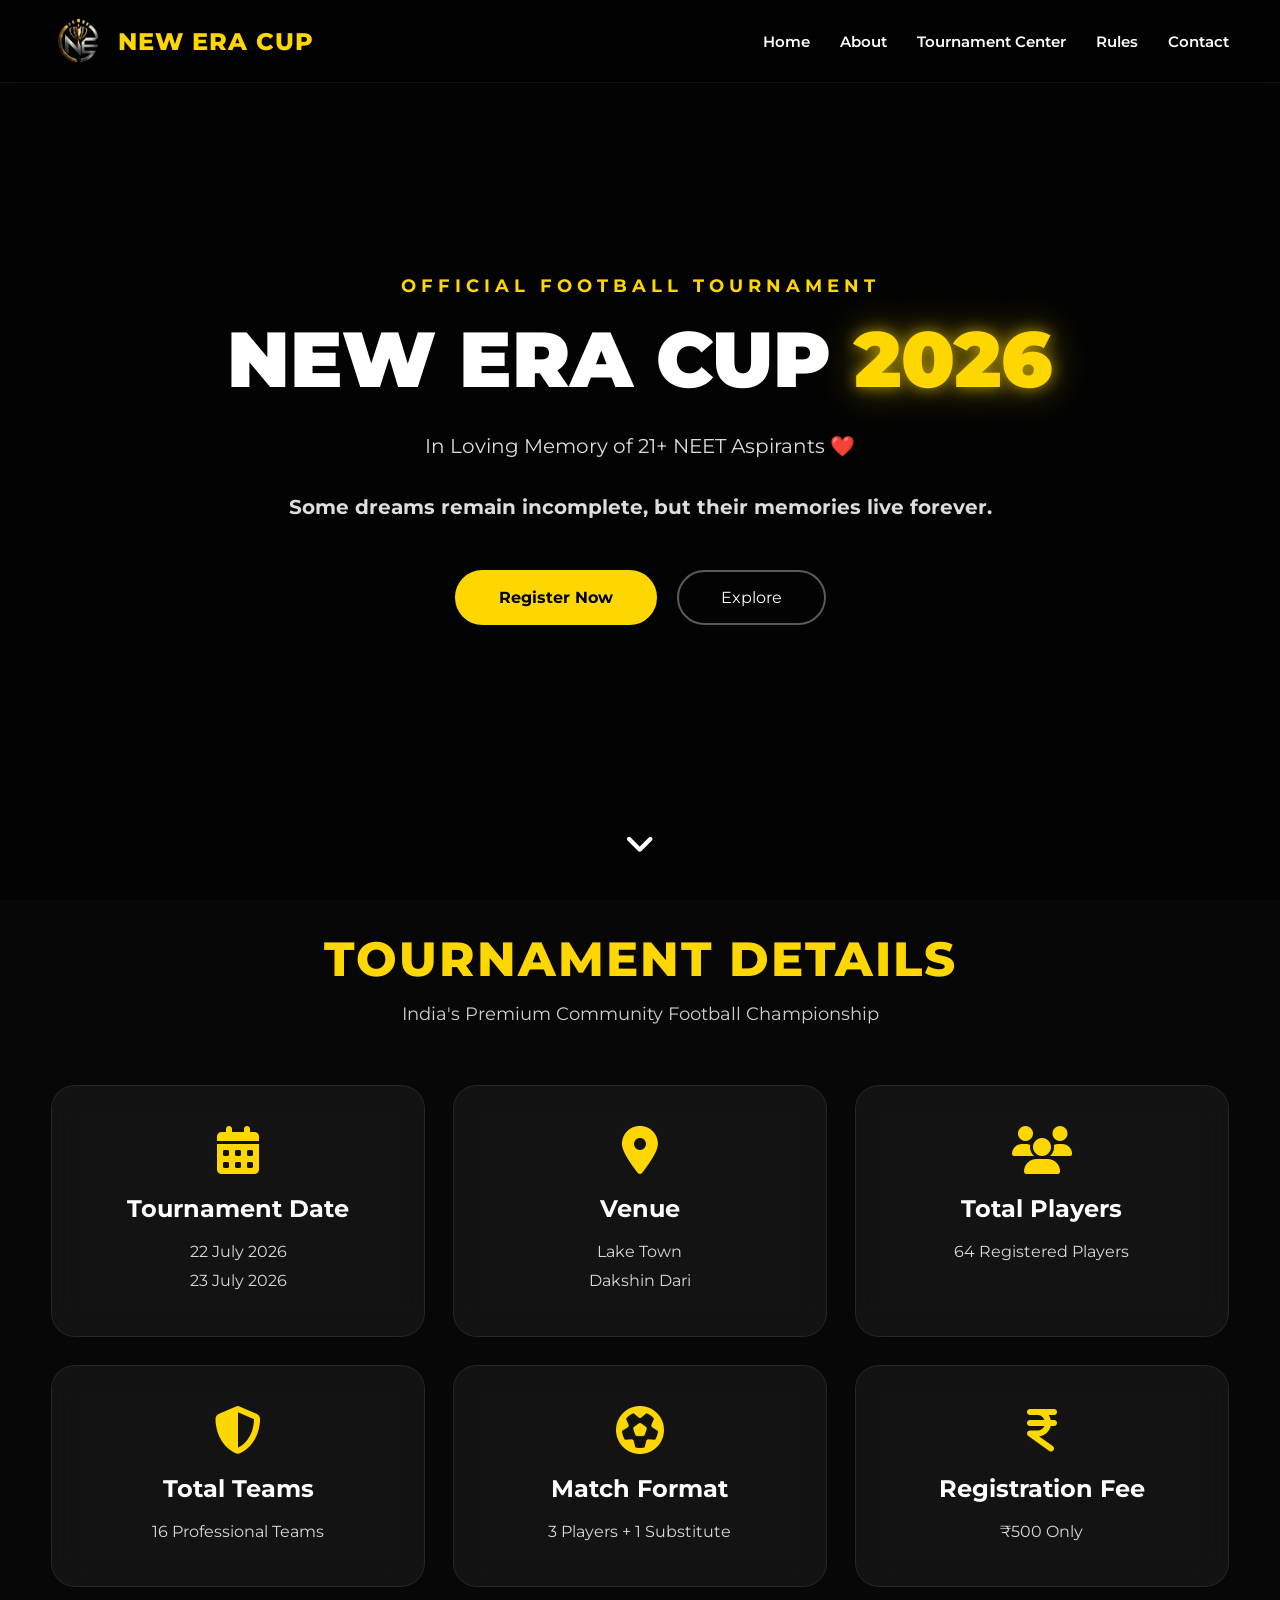
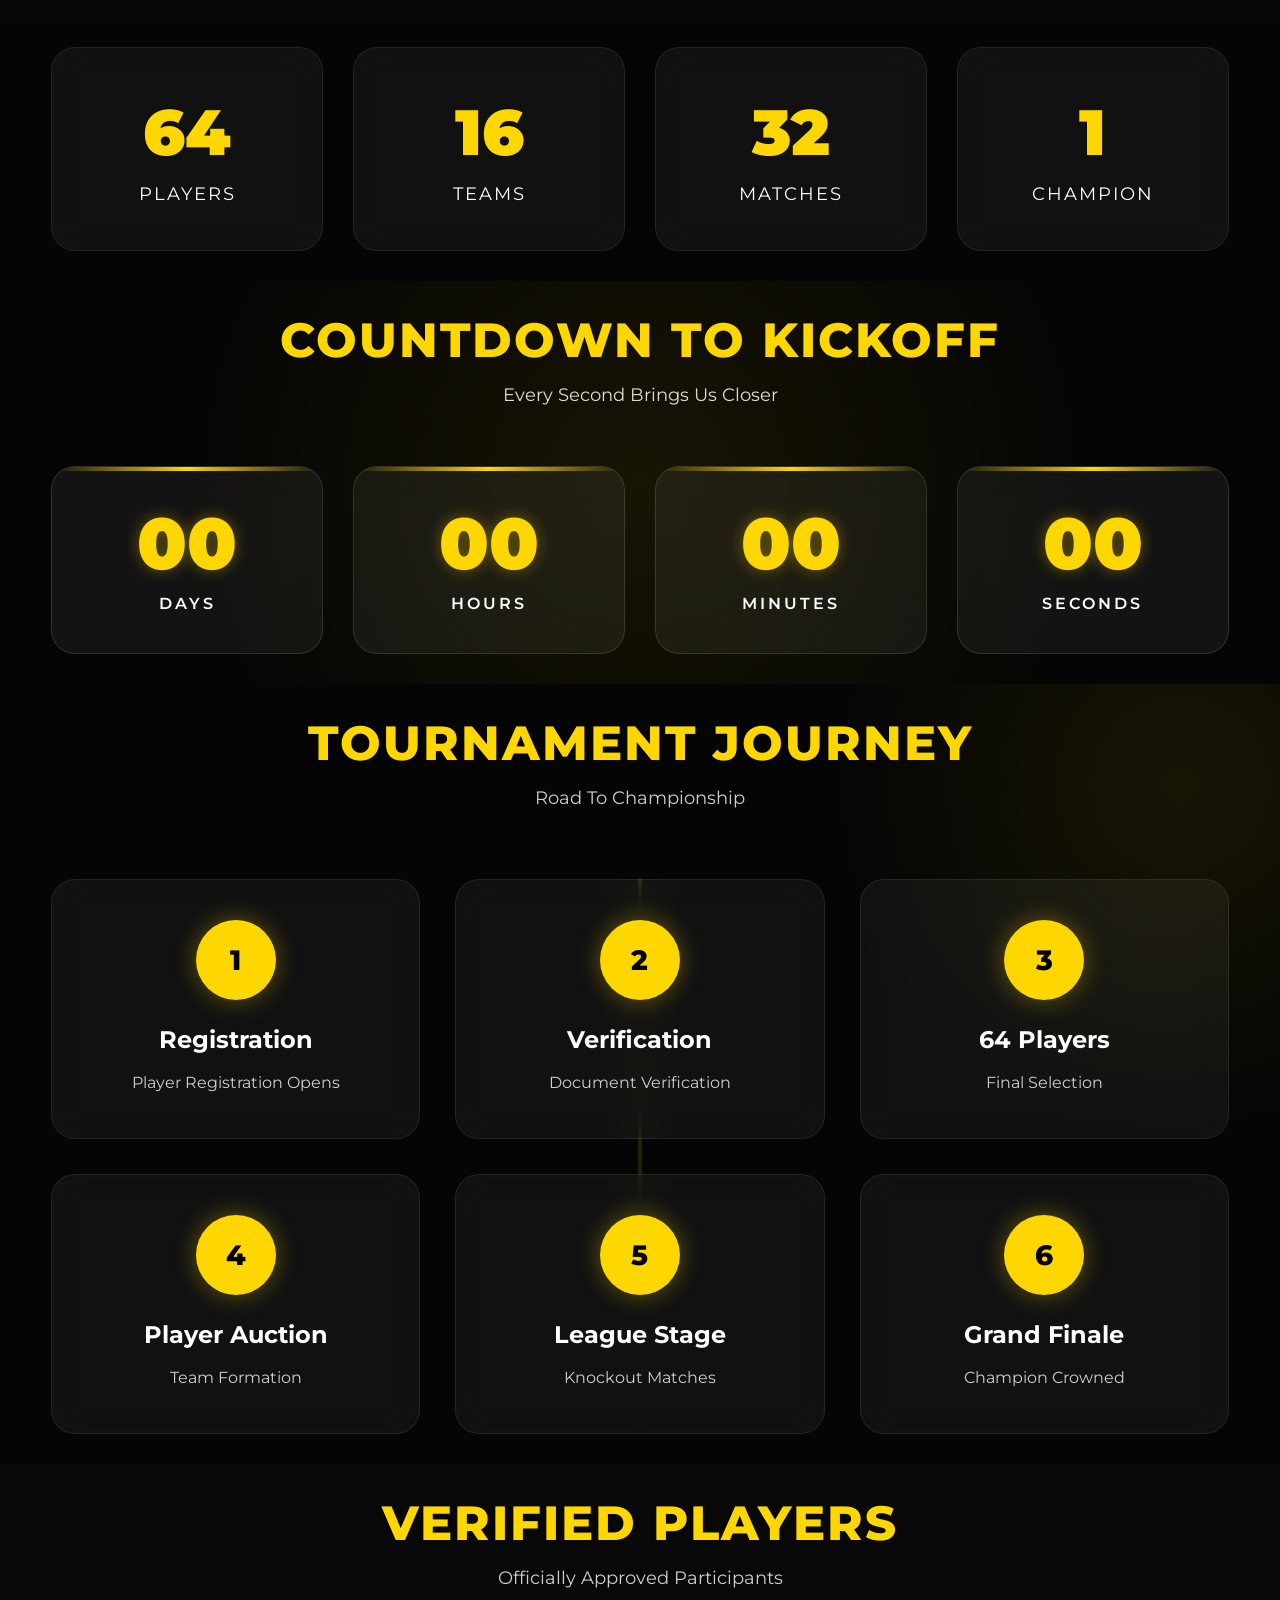
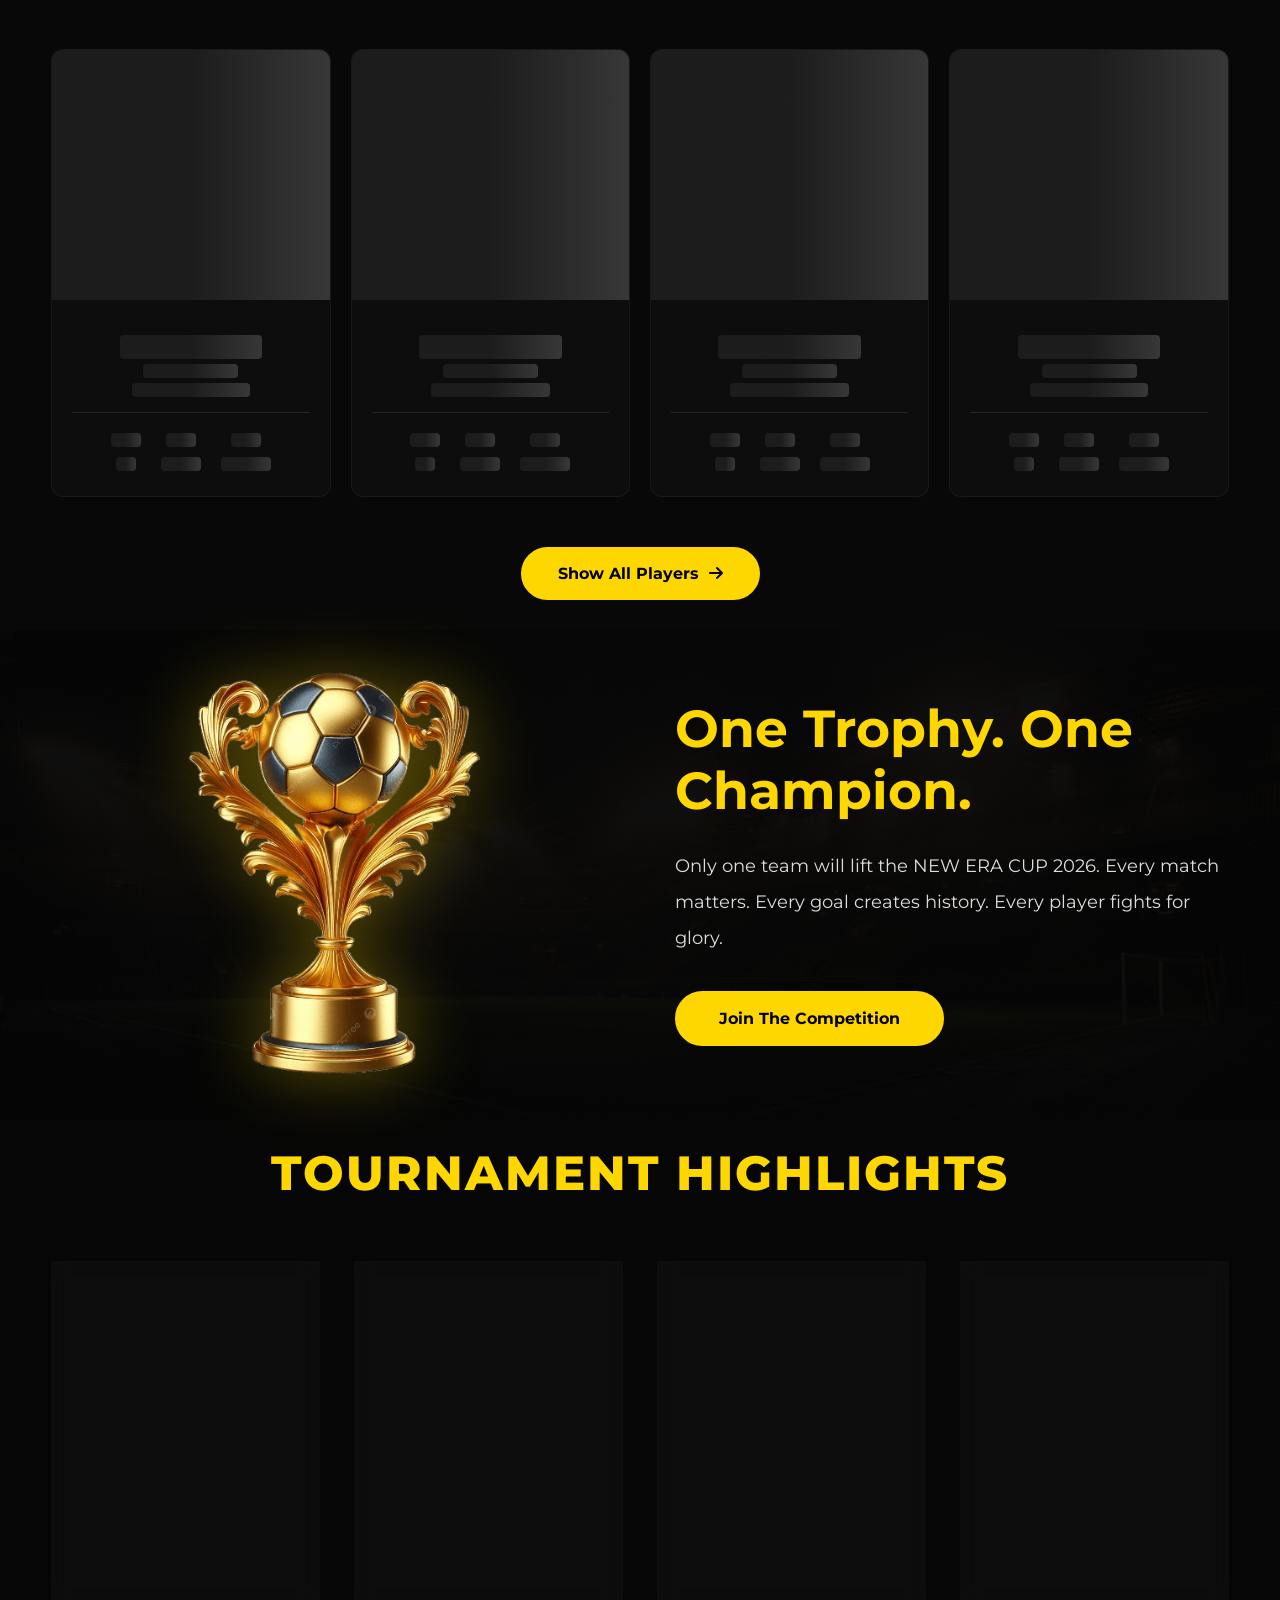
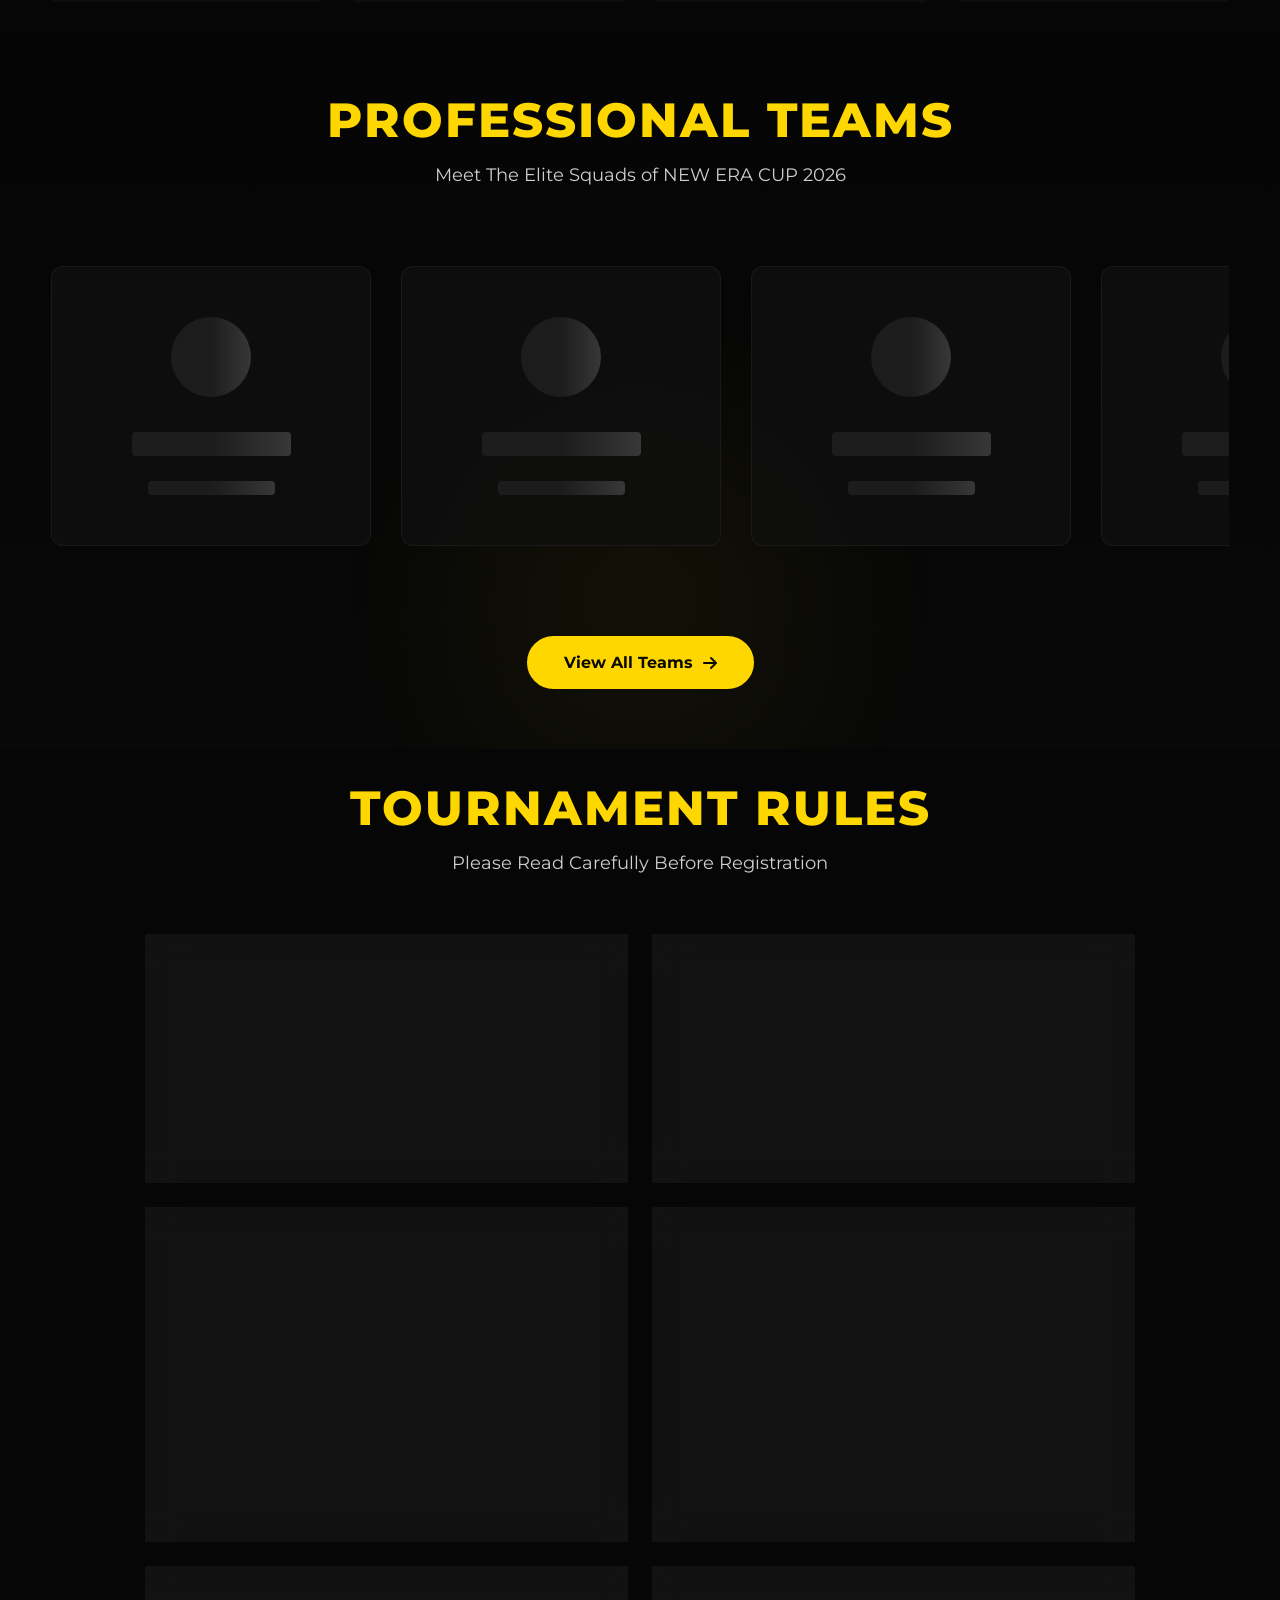
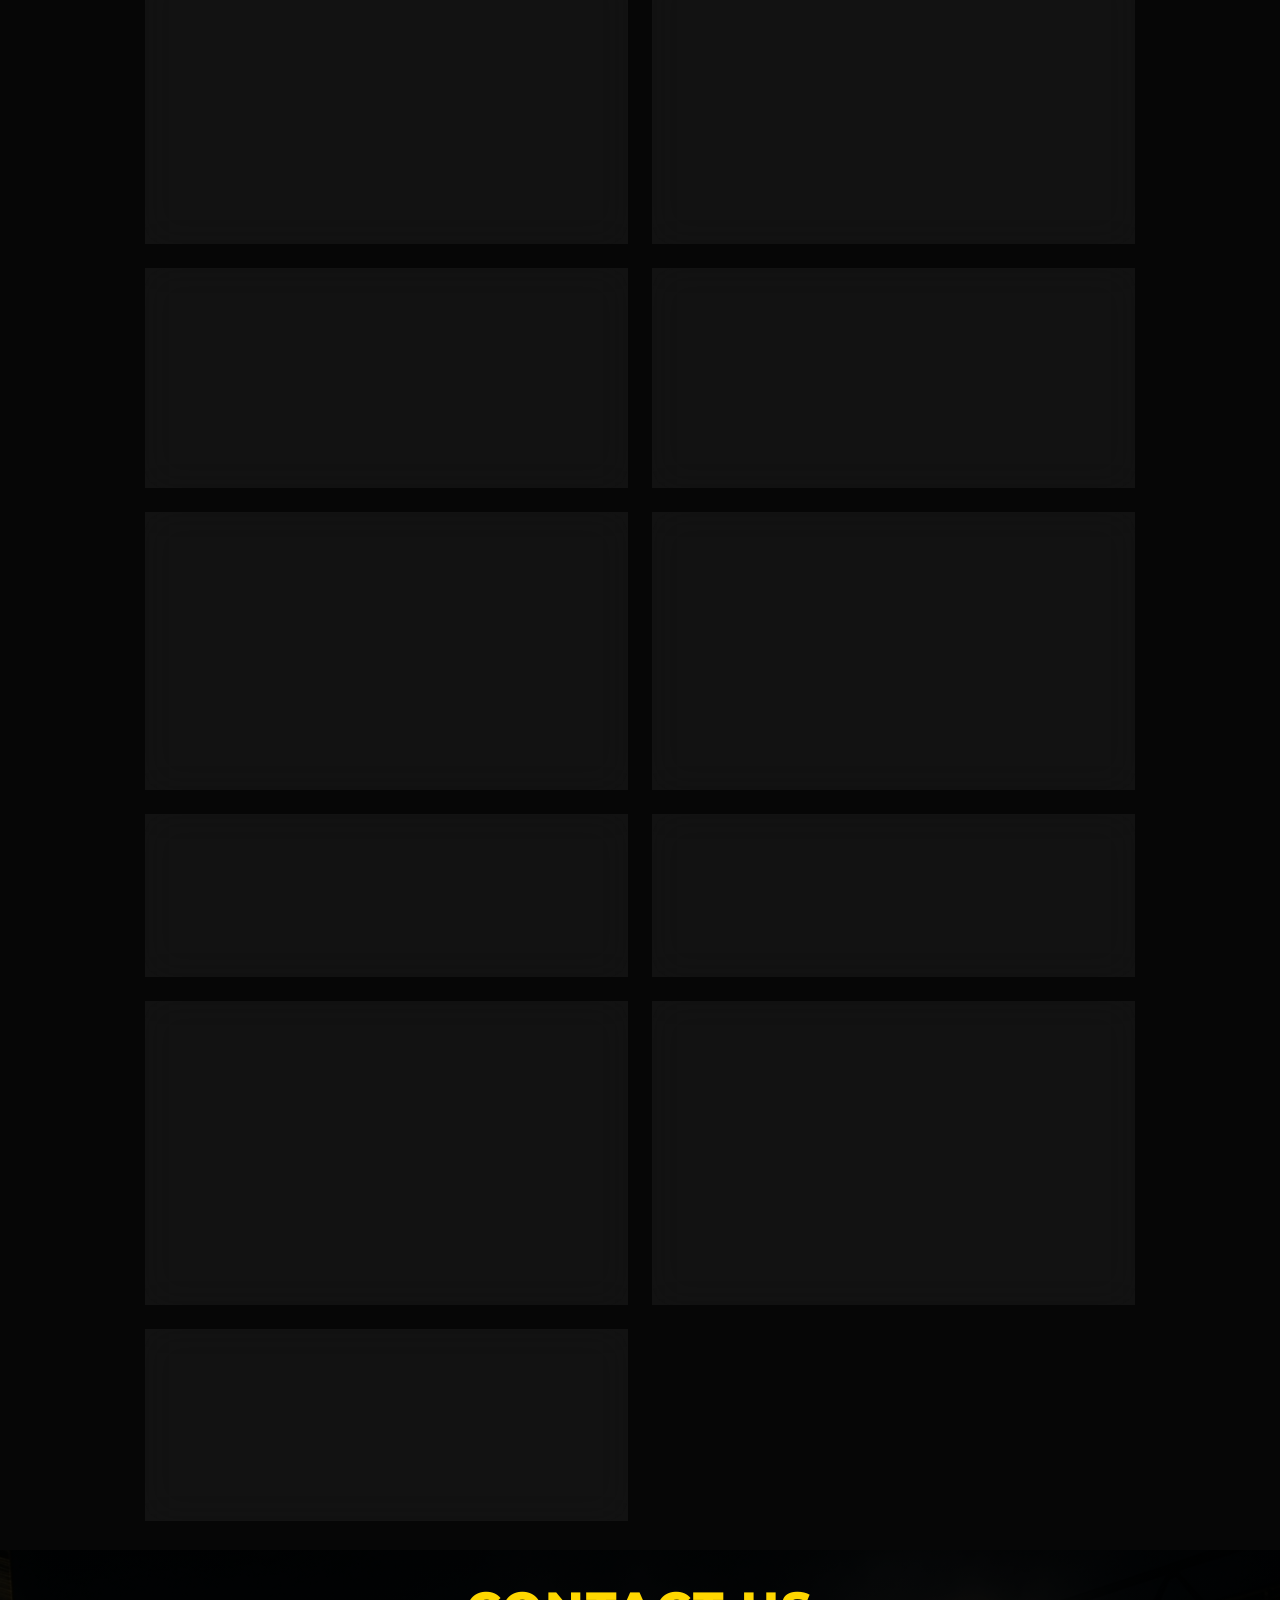
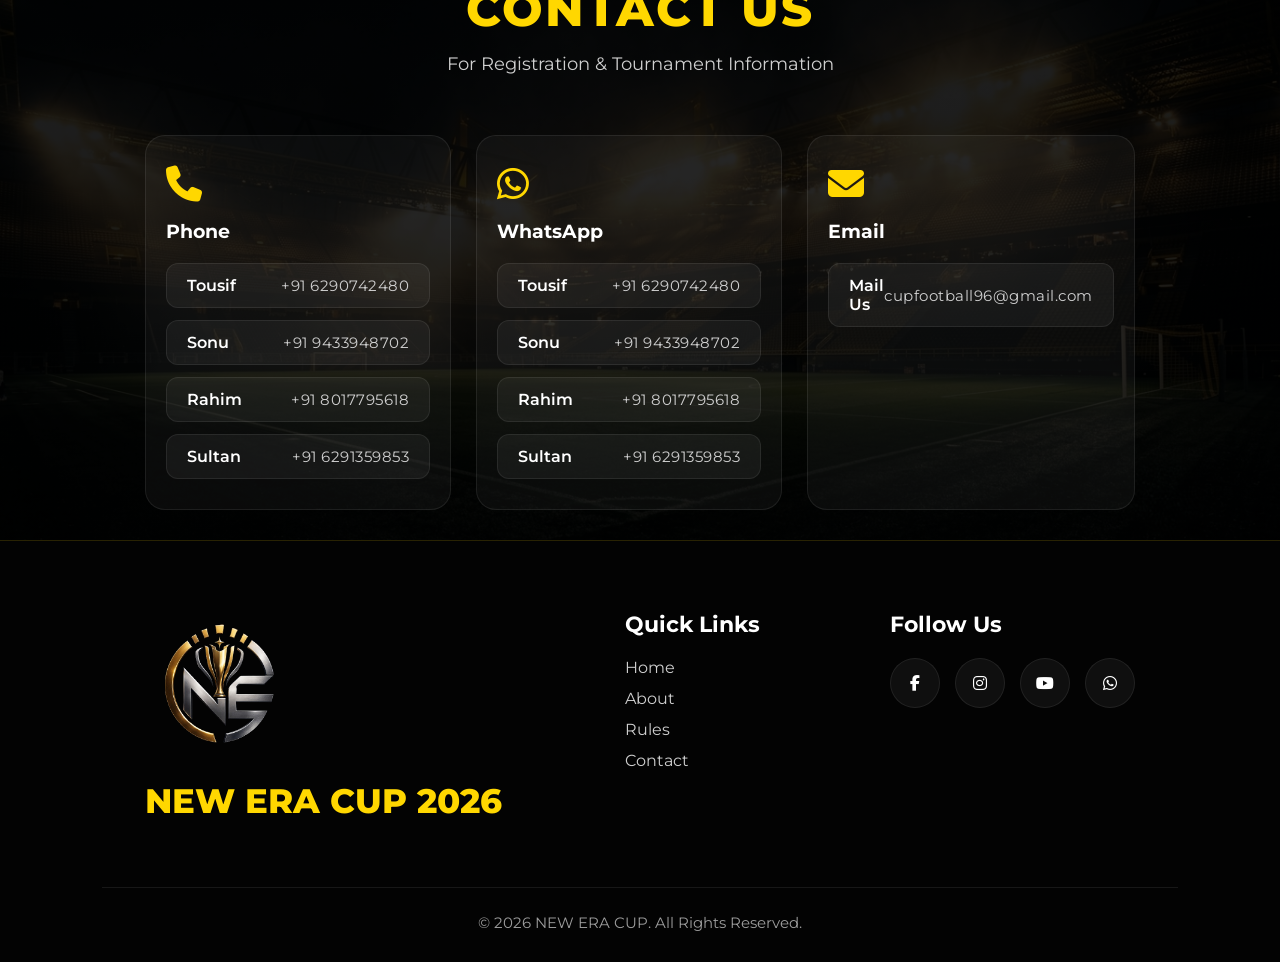
==== commit 635b9ddf: "Add files via upload" ====
--- a/index.html
+++ b/index.html
@@ -25,6 +25,16 @@
     <link rel="stylesheet"
         href="https://cdnjs.cloudflare.com/ajax/libs/font-awesome/6.7.2/css/all.min.css">
 
+<!-- Vercel Analytics -->
+<script>
+  window.va = window.va || function () { (window.vaq = window.vaq || []).push(arguments); };
+  if (window.location.protocol !== 'file:' && window.location.hostname !== 'localhost' && window.location.hostname !== '127.0.0.1') {
+    var script = document.createElement('script');
+    script.defer = true;
+    script.src = '/_vercel/insights/script.js';
+    document.head.appendChild(script);
+  }
+</script>
 </head>
 
 <body>
@@ -67,6 +77,14 @@
         </div>
     </div>
 </header>
+
+<!-- GLOBAL LIVE BANNER -->
+<a href="live.html" id="globalLiveBanner" class="global-live-banner" style="display: none; width: 100%; background: #1a0a0a; border-bottom: 1px solid #ff0000; padding: 12px 20px; text-align: center; color: #fff; text-decoration: none; align-items: center; justify-content: center; gap: 10px; font-weight: bold; position: sticky; top: 70px; z-index: 99; overflow: hidden; letter-spacing: 1px;">
+    <div style="position: absolute; top: 0; left: 0; width: 100%; height: 100%; background: repeating-linear-gradient(45deg, transparent, transparent 10px, rgba(255,0,0,0.05) 10px, rgba(255,0,0,0.05) 20px);"></div>
+    <div style="width: 10px; height: 10px; background: #ff0000; border-radius: 50%; box-shadow: 0 0 10px #ff0000; animation: pulse-red 1.5s infinite; position: relative; z-index: 1;"></div>
+    <span style="position: relative; z-index: 1; text-shadow: 0 0 5px rgba(255,0,0,0.5);">LIVE NOW: Watch the ongoing match stream!</span>
+    <i class="fa-solid fa-arrow-right" style="position: relative; z-index: 1;"></i>
+</a>
 
 <!-- ========================= -->
 <!-- HERO -->
--- a/index.css
+++ b/index.css
@@ -2875,6 +2875,12 @@
     flex-direction: column;
     gap: 15px;
 }
+
+@keyframes pulse-red {
+    0% { box-shadow: 0 0 0 0 rgba(255, 0, 0, 0.7); }
+    70% { box-shadow: 0 0 0 10px rgba(255, 0, 0, 0); }
+    100% { box-shadow: 0 0 0 0 rgba(255, 0, 0, 0); }
+}
 /* Homepage Team Carousel */
 .team-carousel {
     display: flex !important;
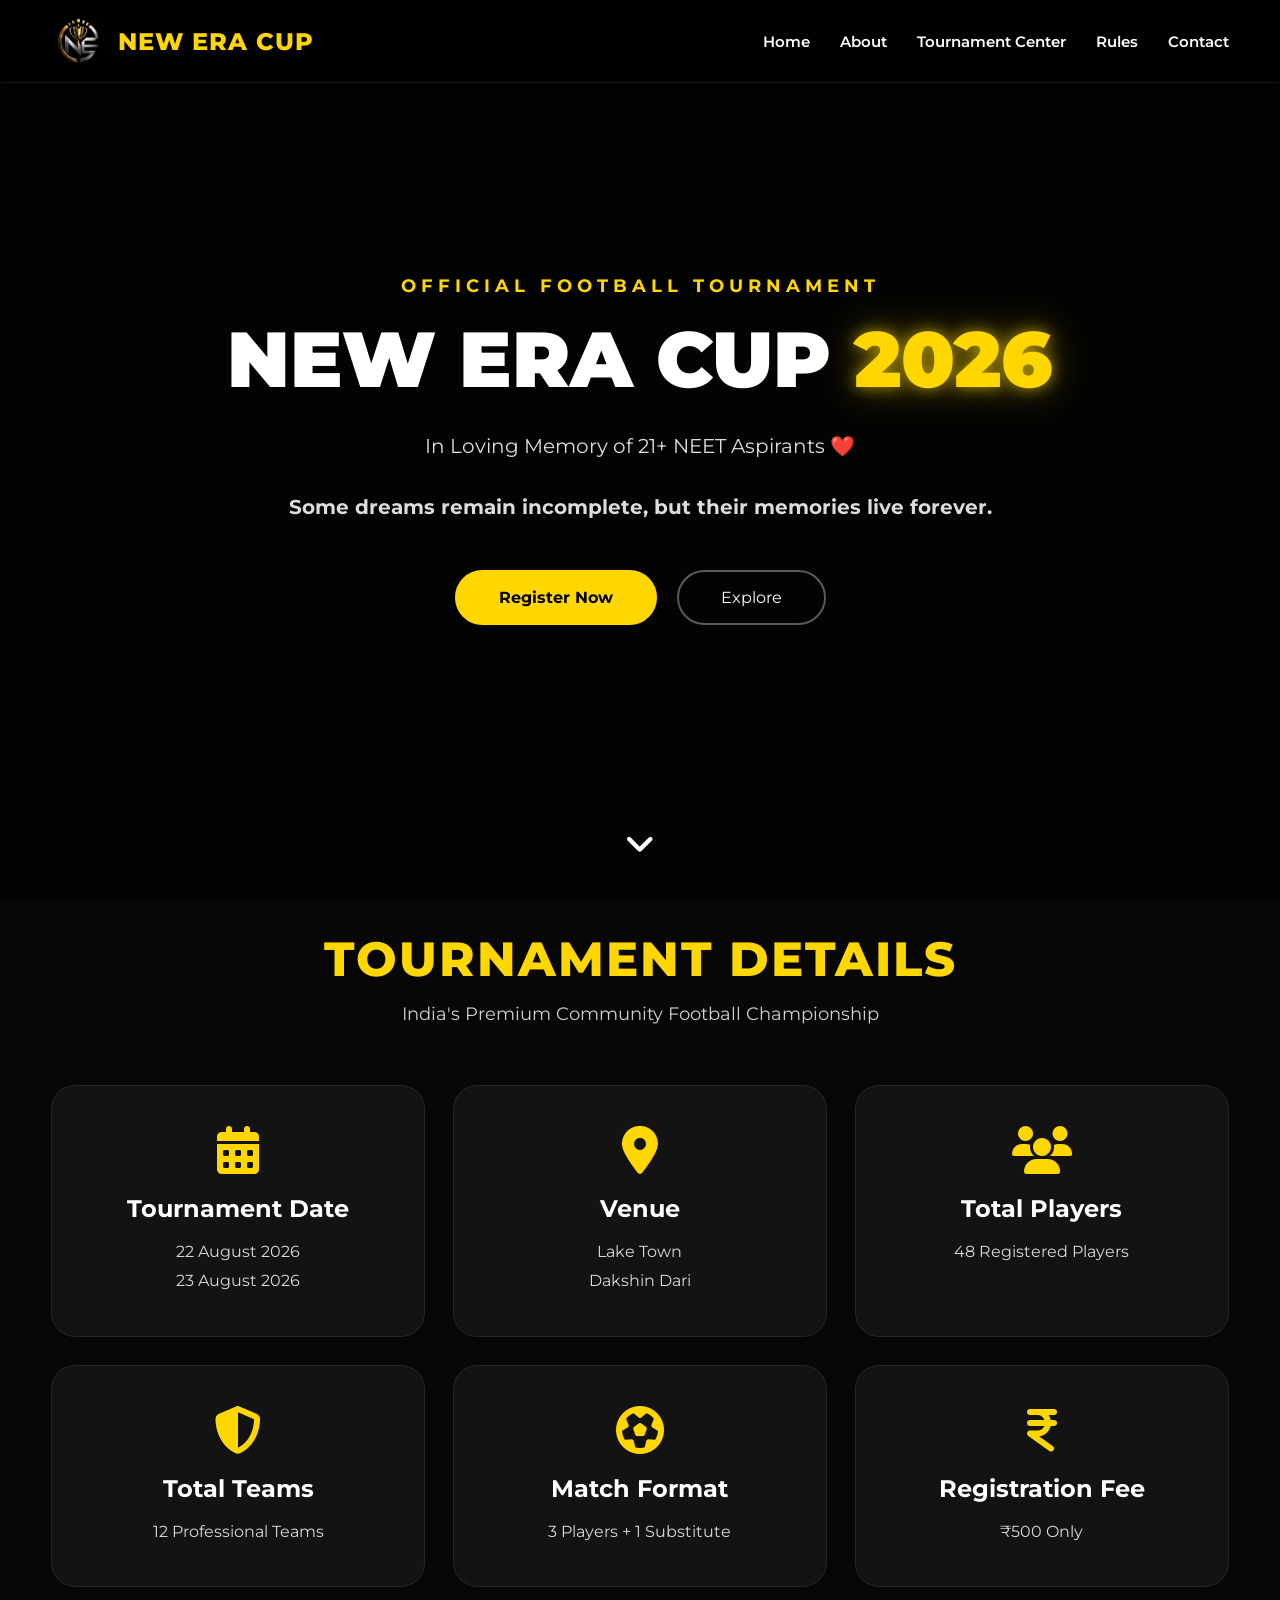
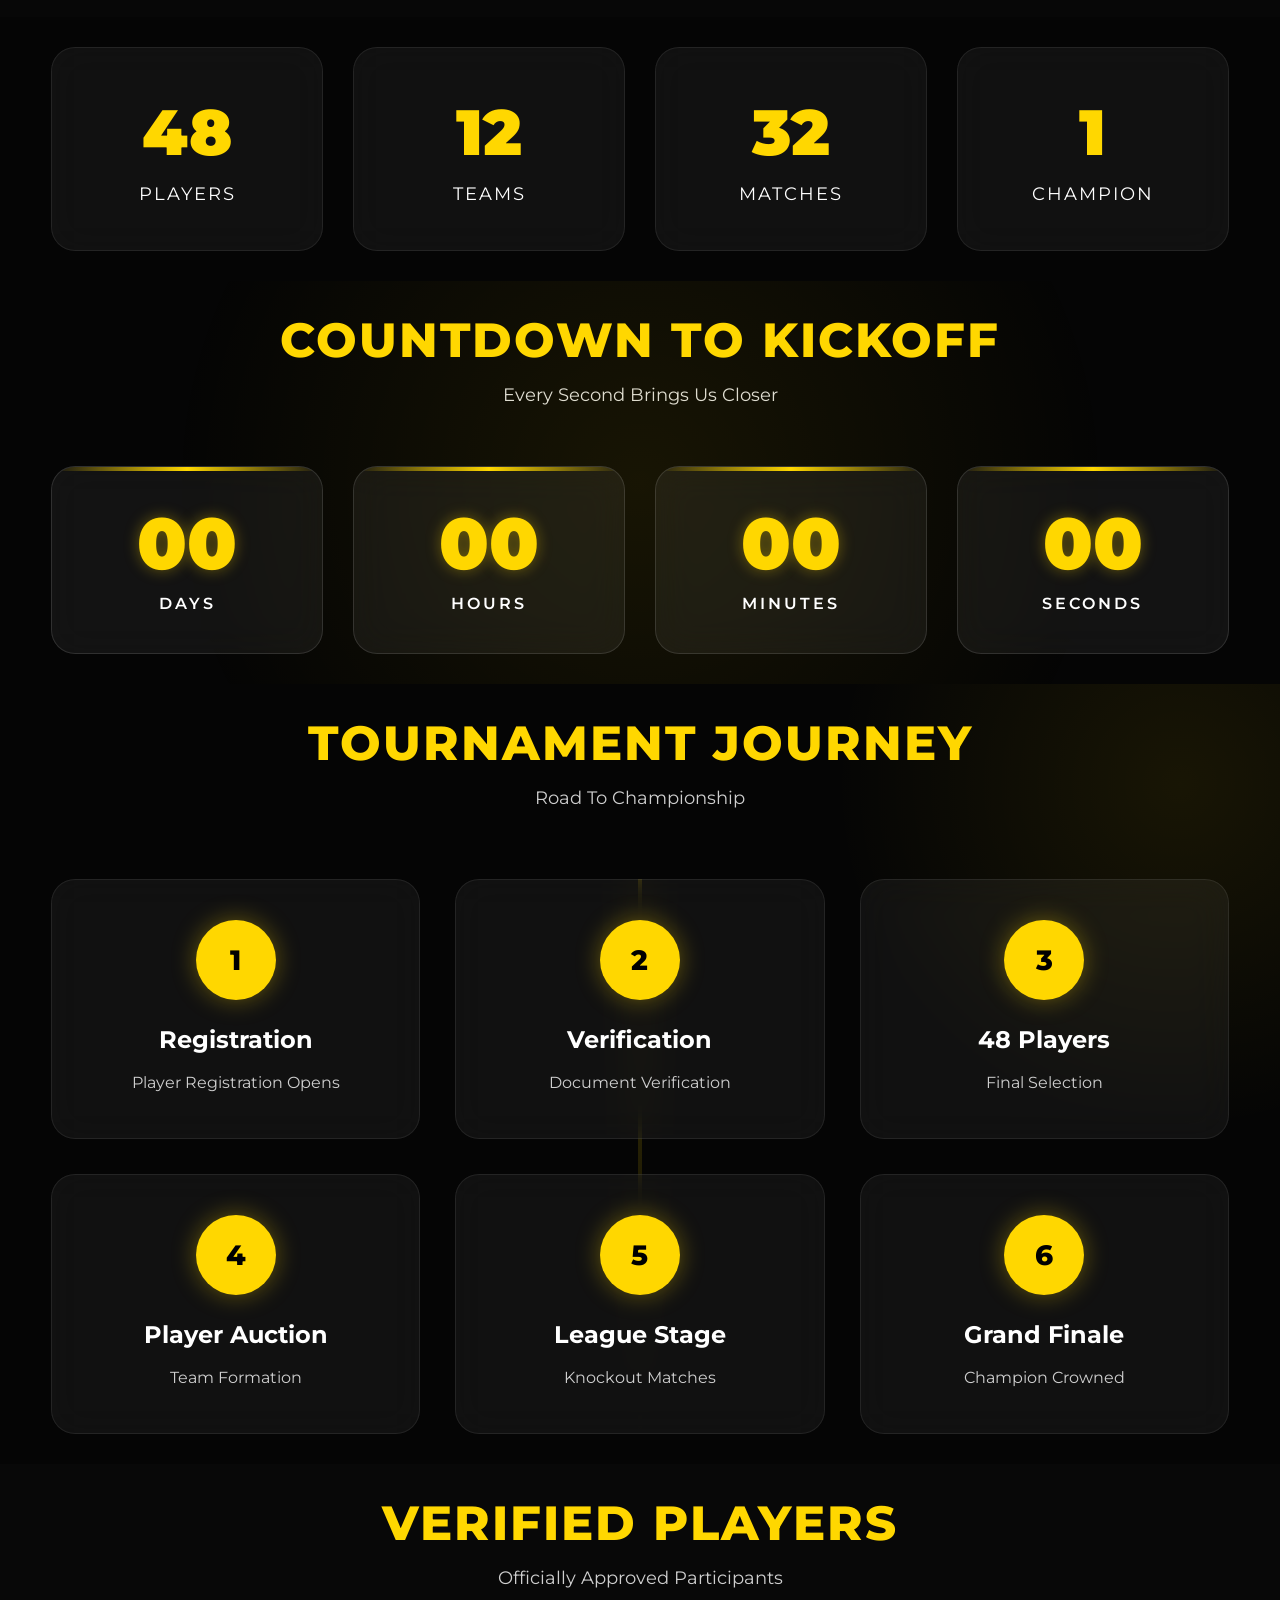
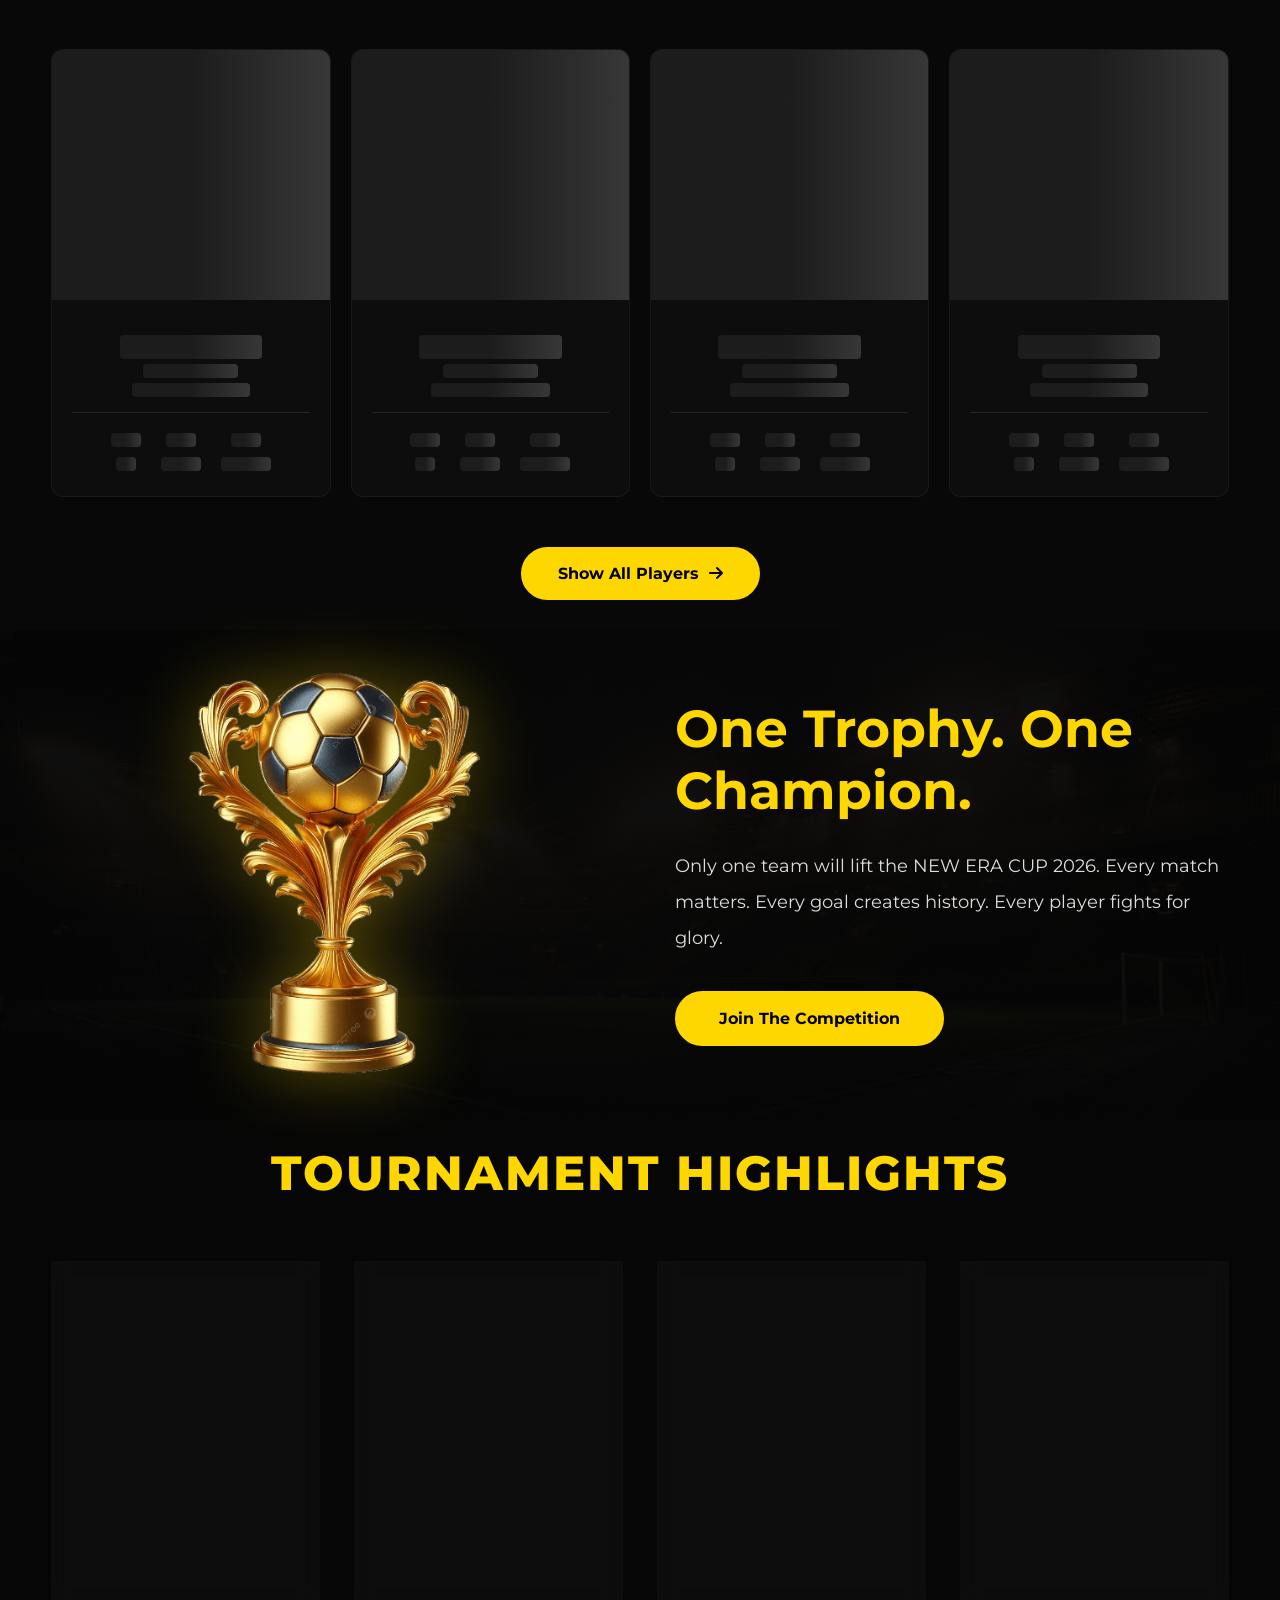
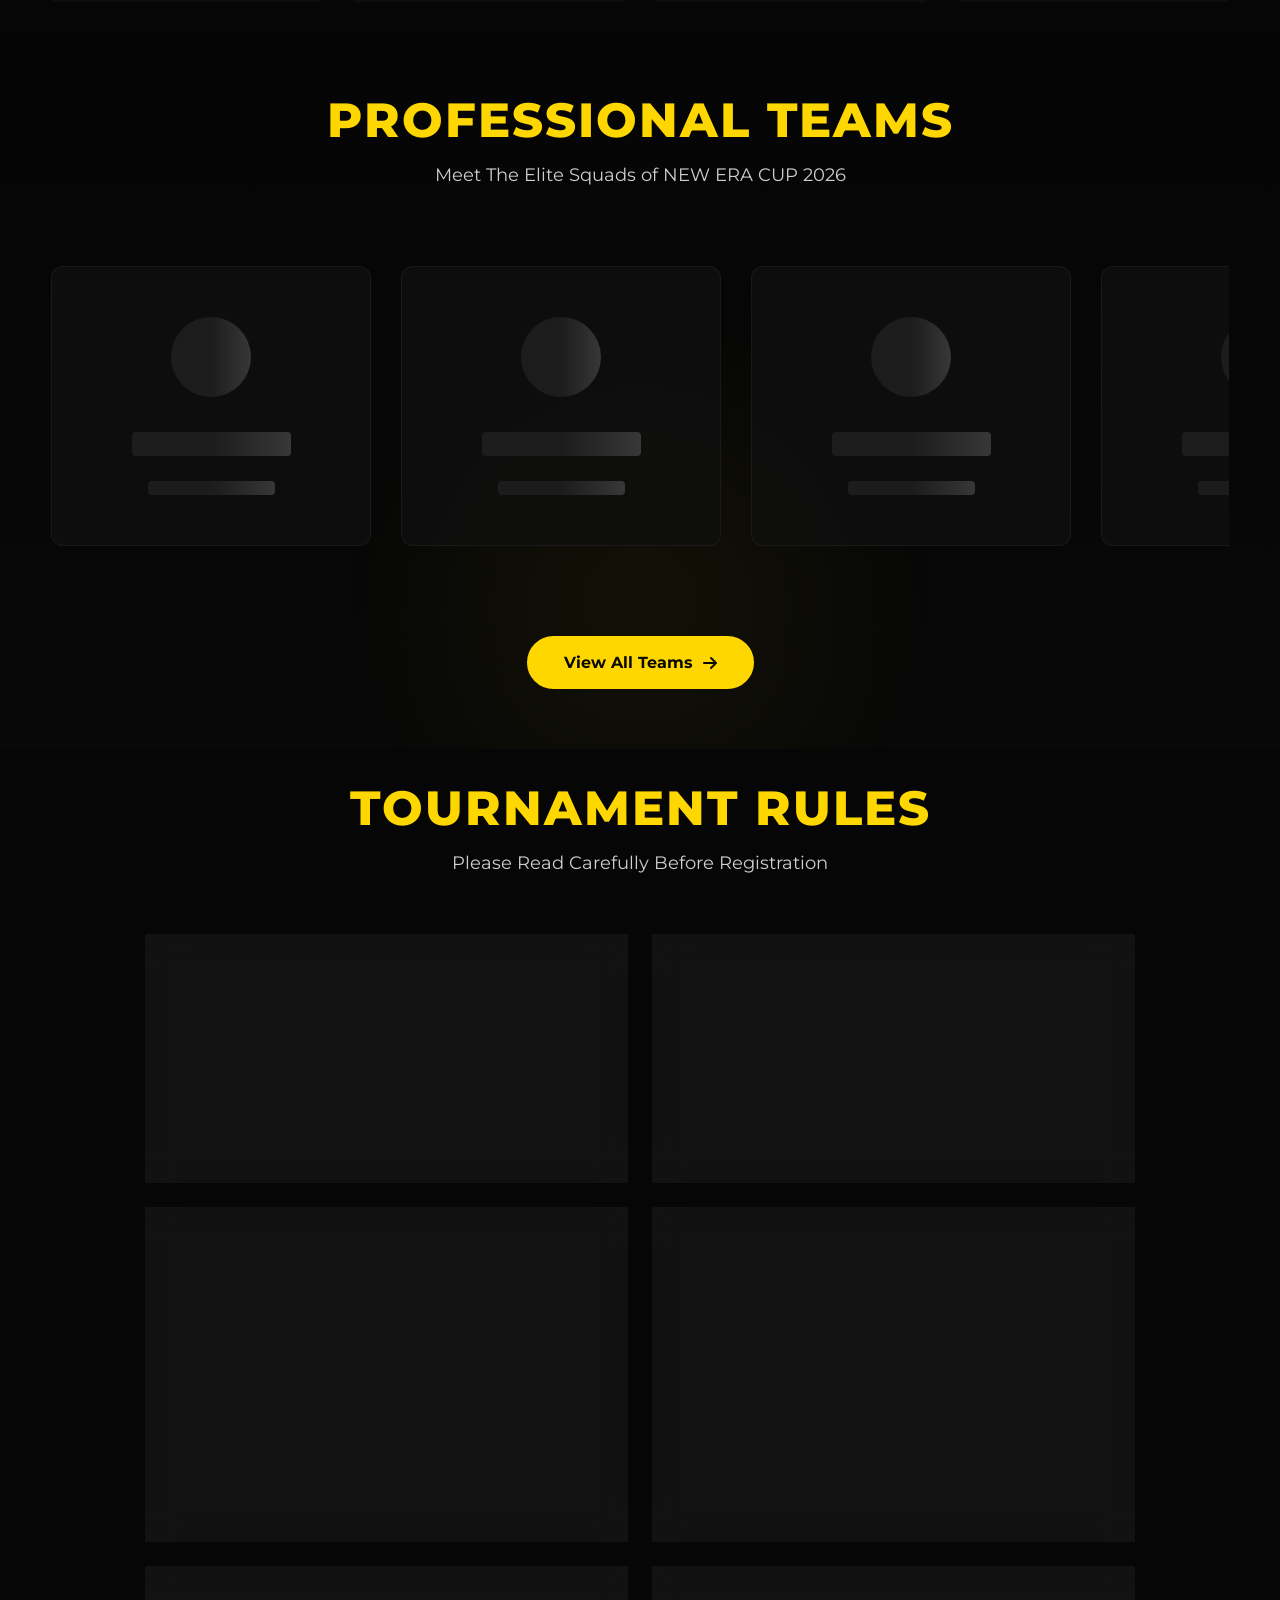
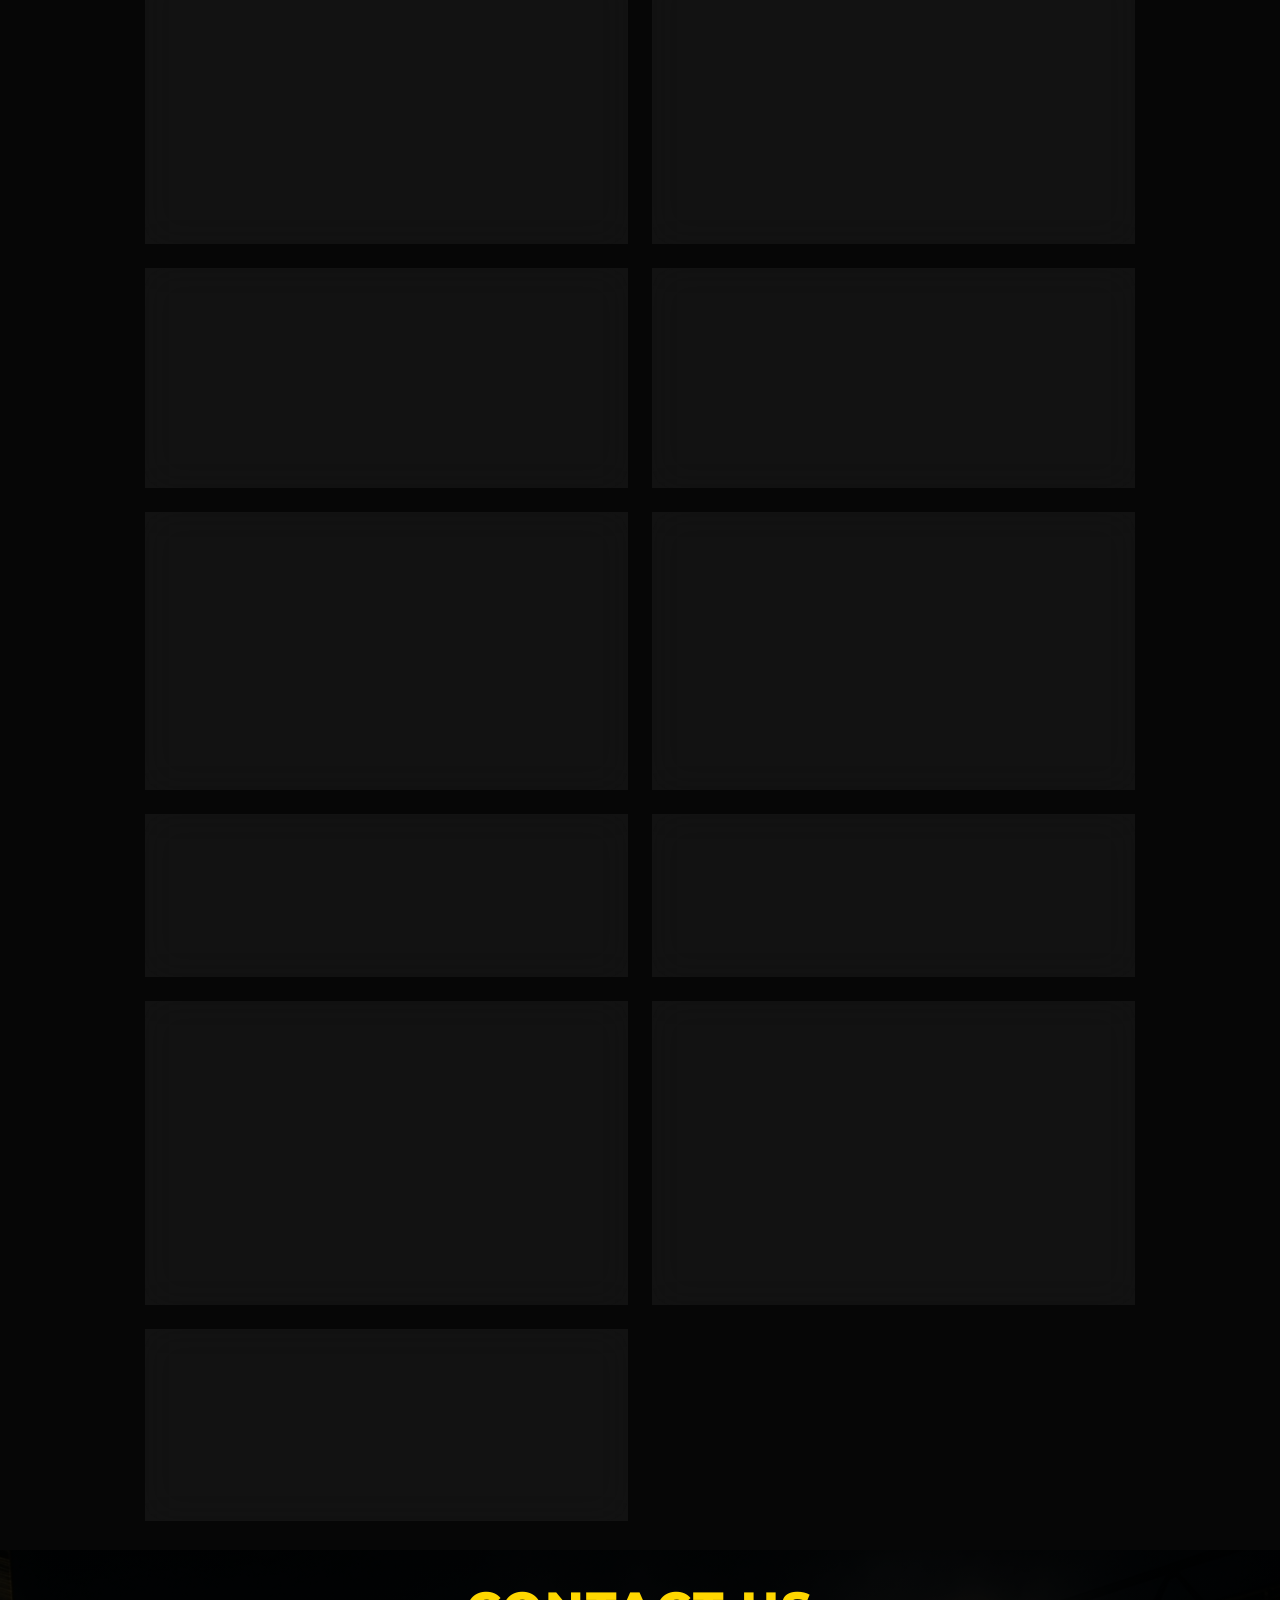
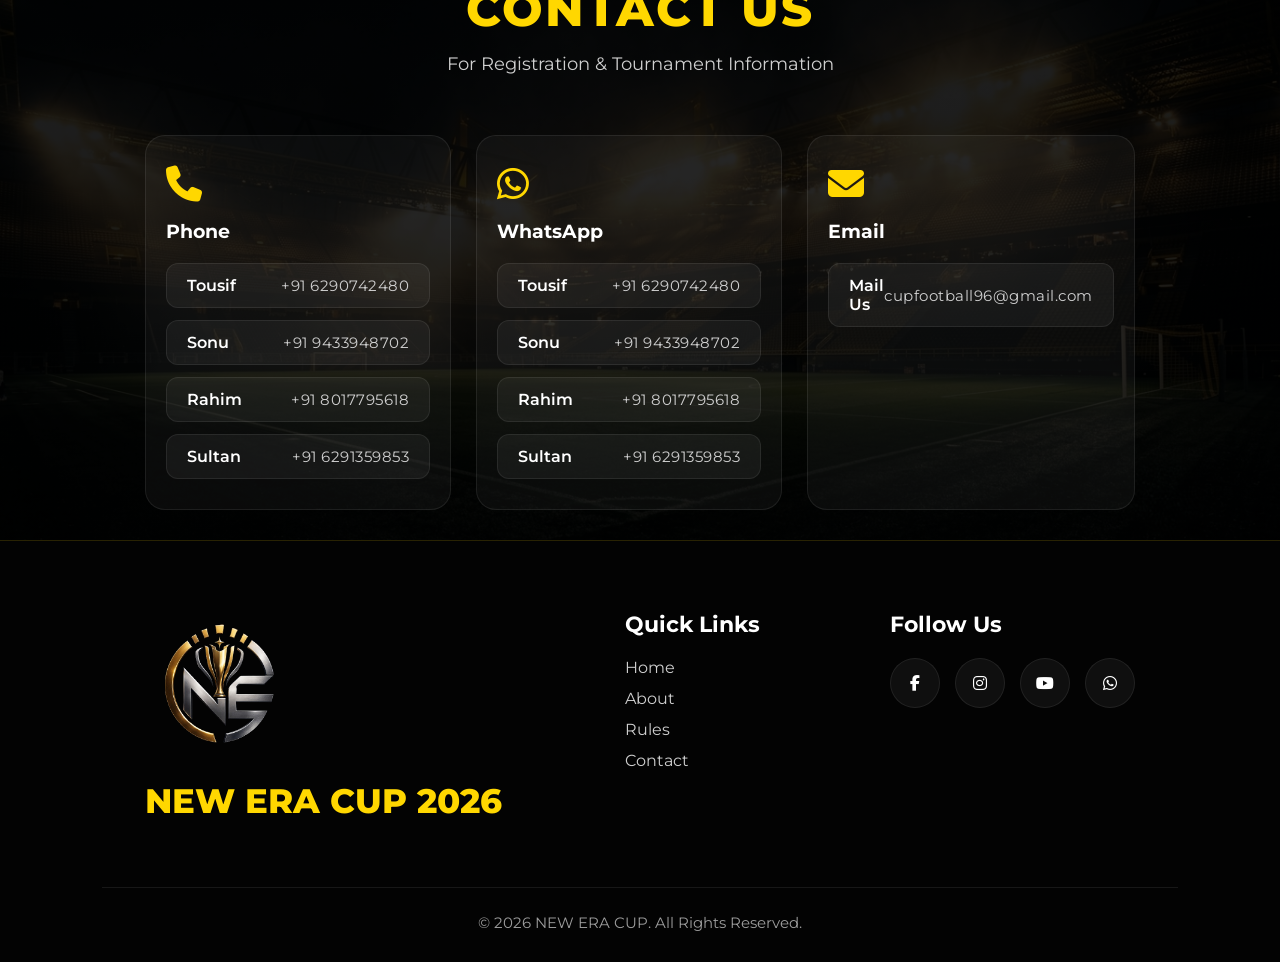
==== commit 82b8eace: "Add files via upload" ====
--- a/index.html
+++ b/index.html
@@ -165,8 +165,8 @@
 
                 <h3>Tournament Date</h3>
 
-                <p>22 July 2026</p>
-                <p>23 July 2026</p>
+                <p>22 August 2026</p>
+                <p>23 August 2026</p>
 
             </div>
 
@@ -187,7 +187,7 @@
 
                 <h3>Total Players</h3>
 
-                <p>64 Registered Players</p>
+                <p>48 Registered Players</p>
 
             </div>
 
@@ -197,7 +197,7 @@
 
                 <h3>Total Teams</h3>
 
-                <p>16 Professional Teams</p>
+                <p>12 Professional Teams</p>
 
             </div>
 
@@ -239,7 +239,7 @@
 
             <div class="stat-box">
 
-                <h2 id="playerCount">64</h2>
+                <h2 id="playerCount">48</h2>
 
                 <span>Players</span>
 
@@ -247,7 +247,7 @@
 
             <div class="stat-box">
 
-                <h2 id="teamCount">16</h2>
+                <h2 id="teamCount">12</h2>
 
                 <span>Teams</span>
 
@@ -373,7 +373,7 @@
 
                 <div class="circle">3</div>
 
-                <h3>64 Players</h3>
+                <h3>48 Players</h3>
 
                 <p>Final Selection</p>
 
@@ -657,7 +657,7 @@
             <div class="rule-card">
                 <h3>3. Player Selection & Verification</h3>
                 <p>
-                     Tournament me maximum 64 players ko hi entry di jayegi.
+                     Tournament me maximum 48 players ko hi entry di jayegi.
     Registration karna player selection ki guarantee nahi hai.
     Registration ke baad player verification process complete hoga.
     Verified hone ke baad hi player official player list ka part mana jayega.
